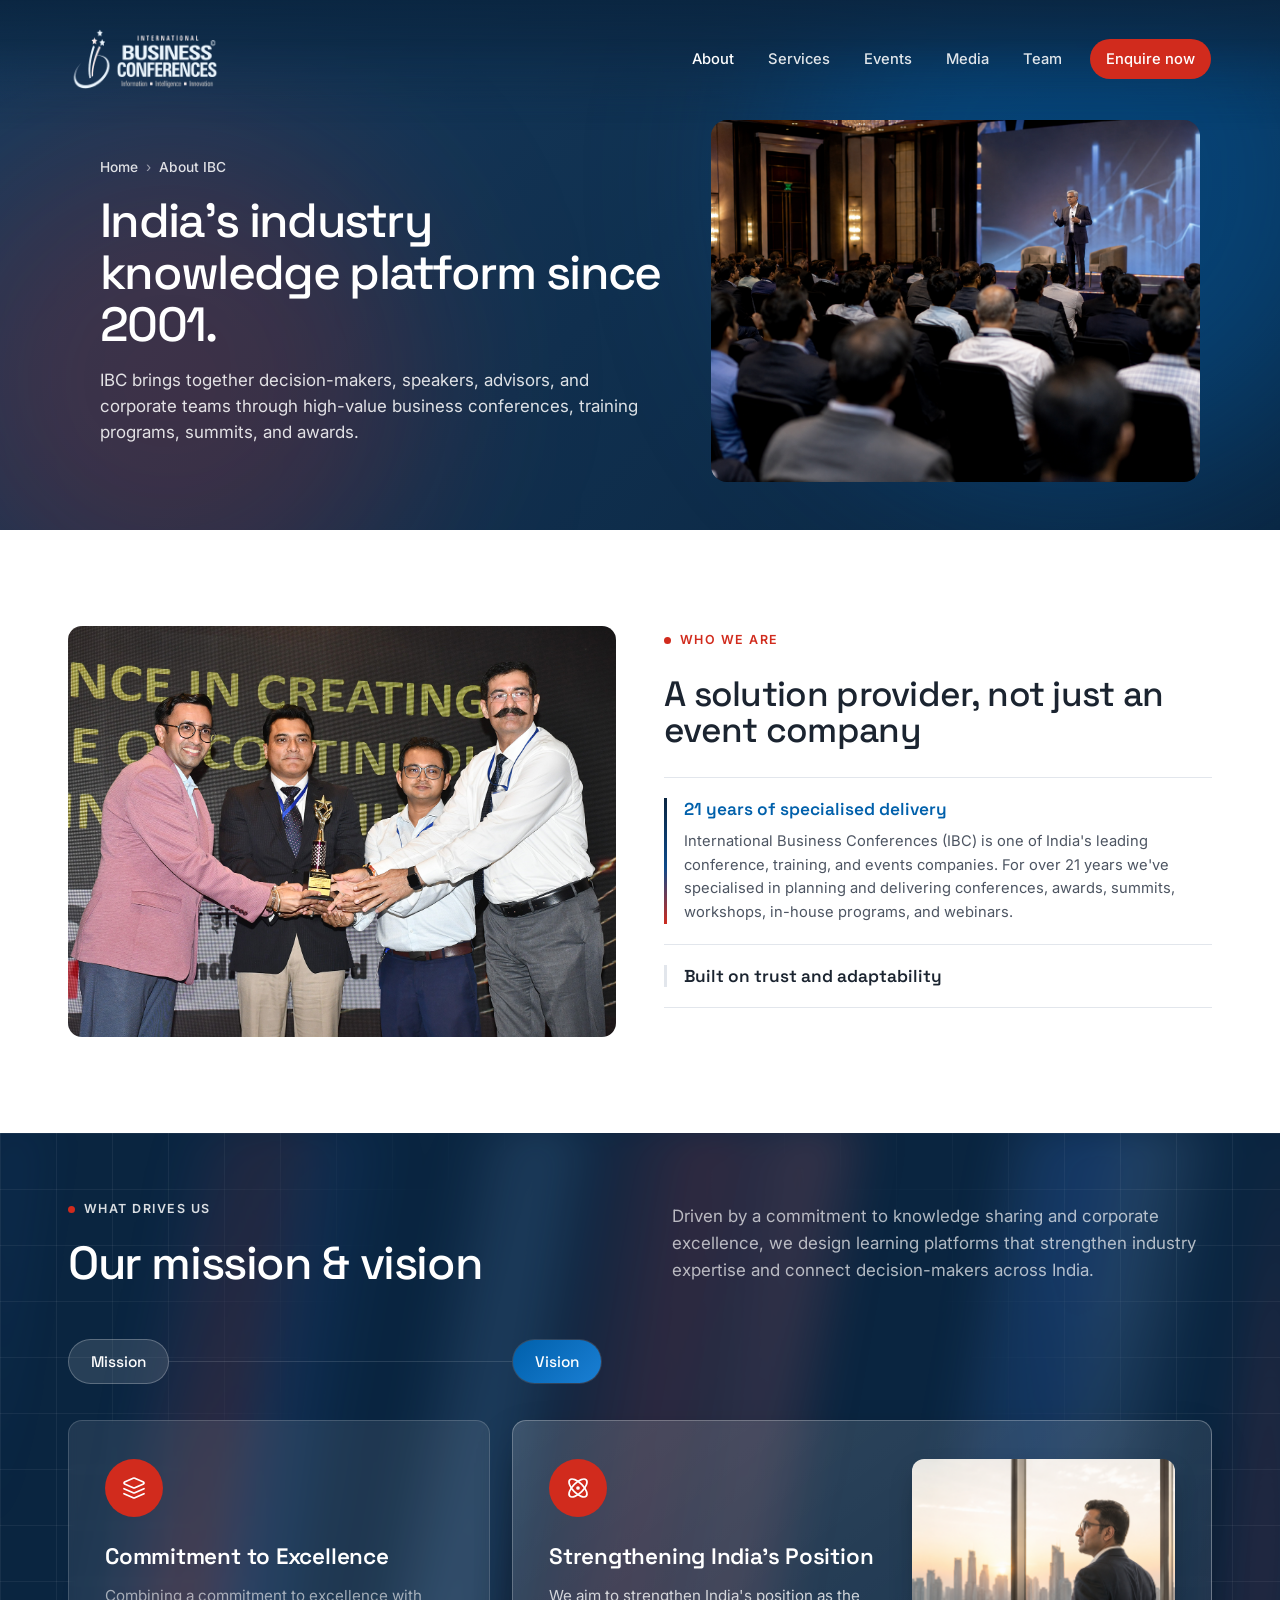
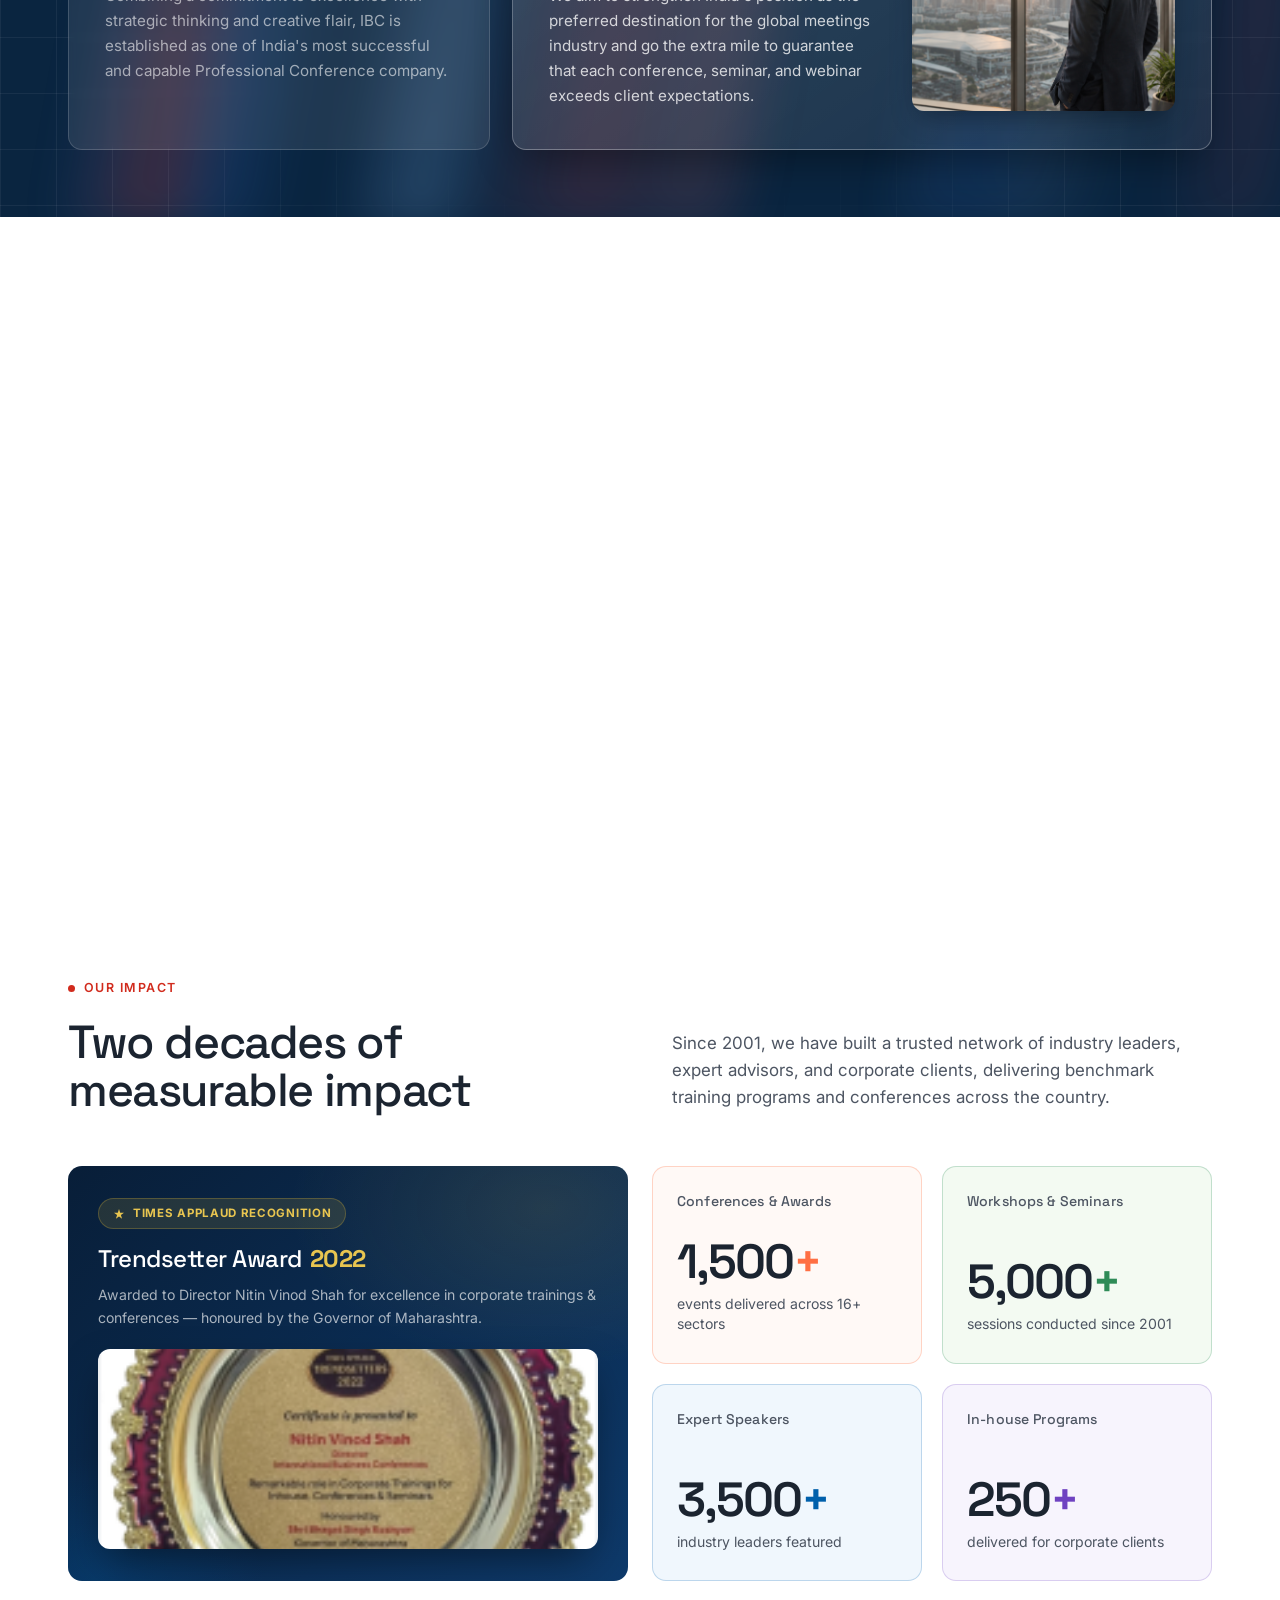
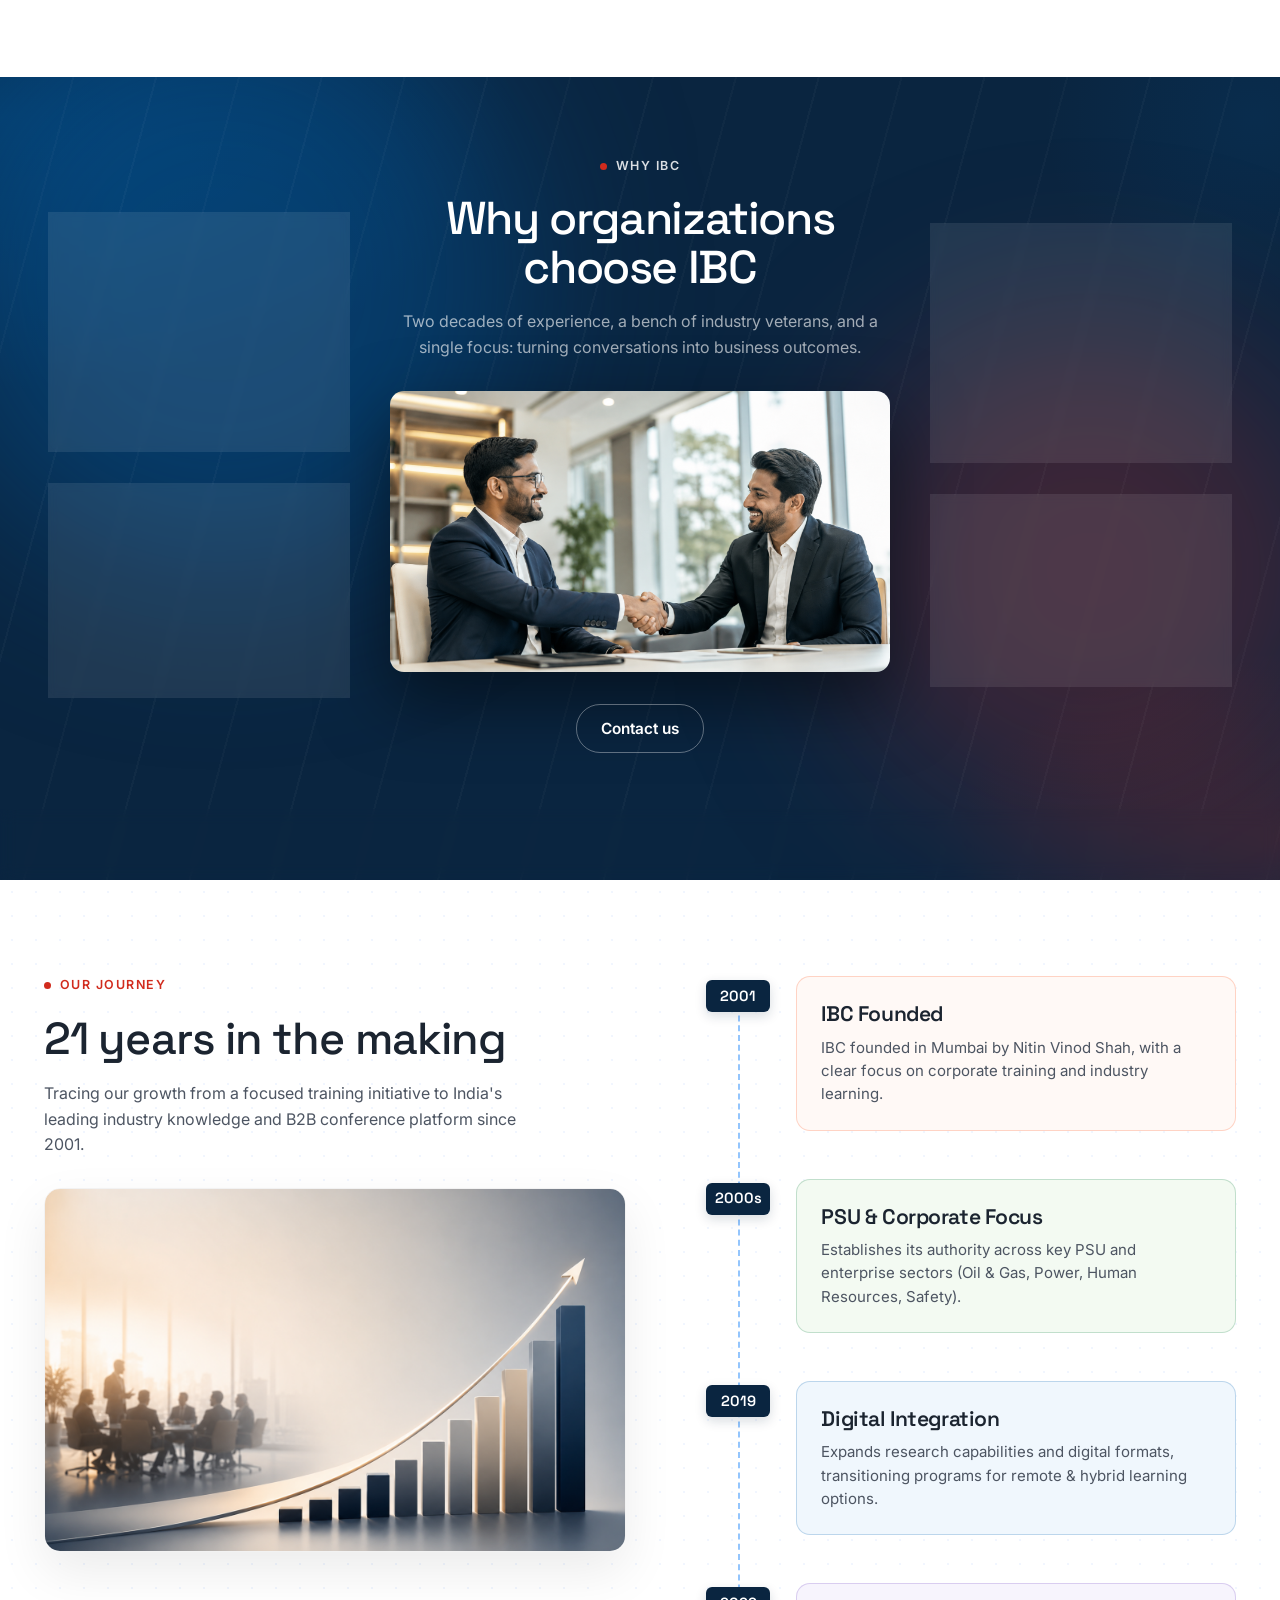
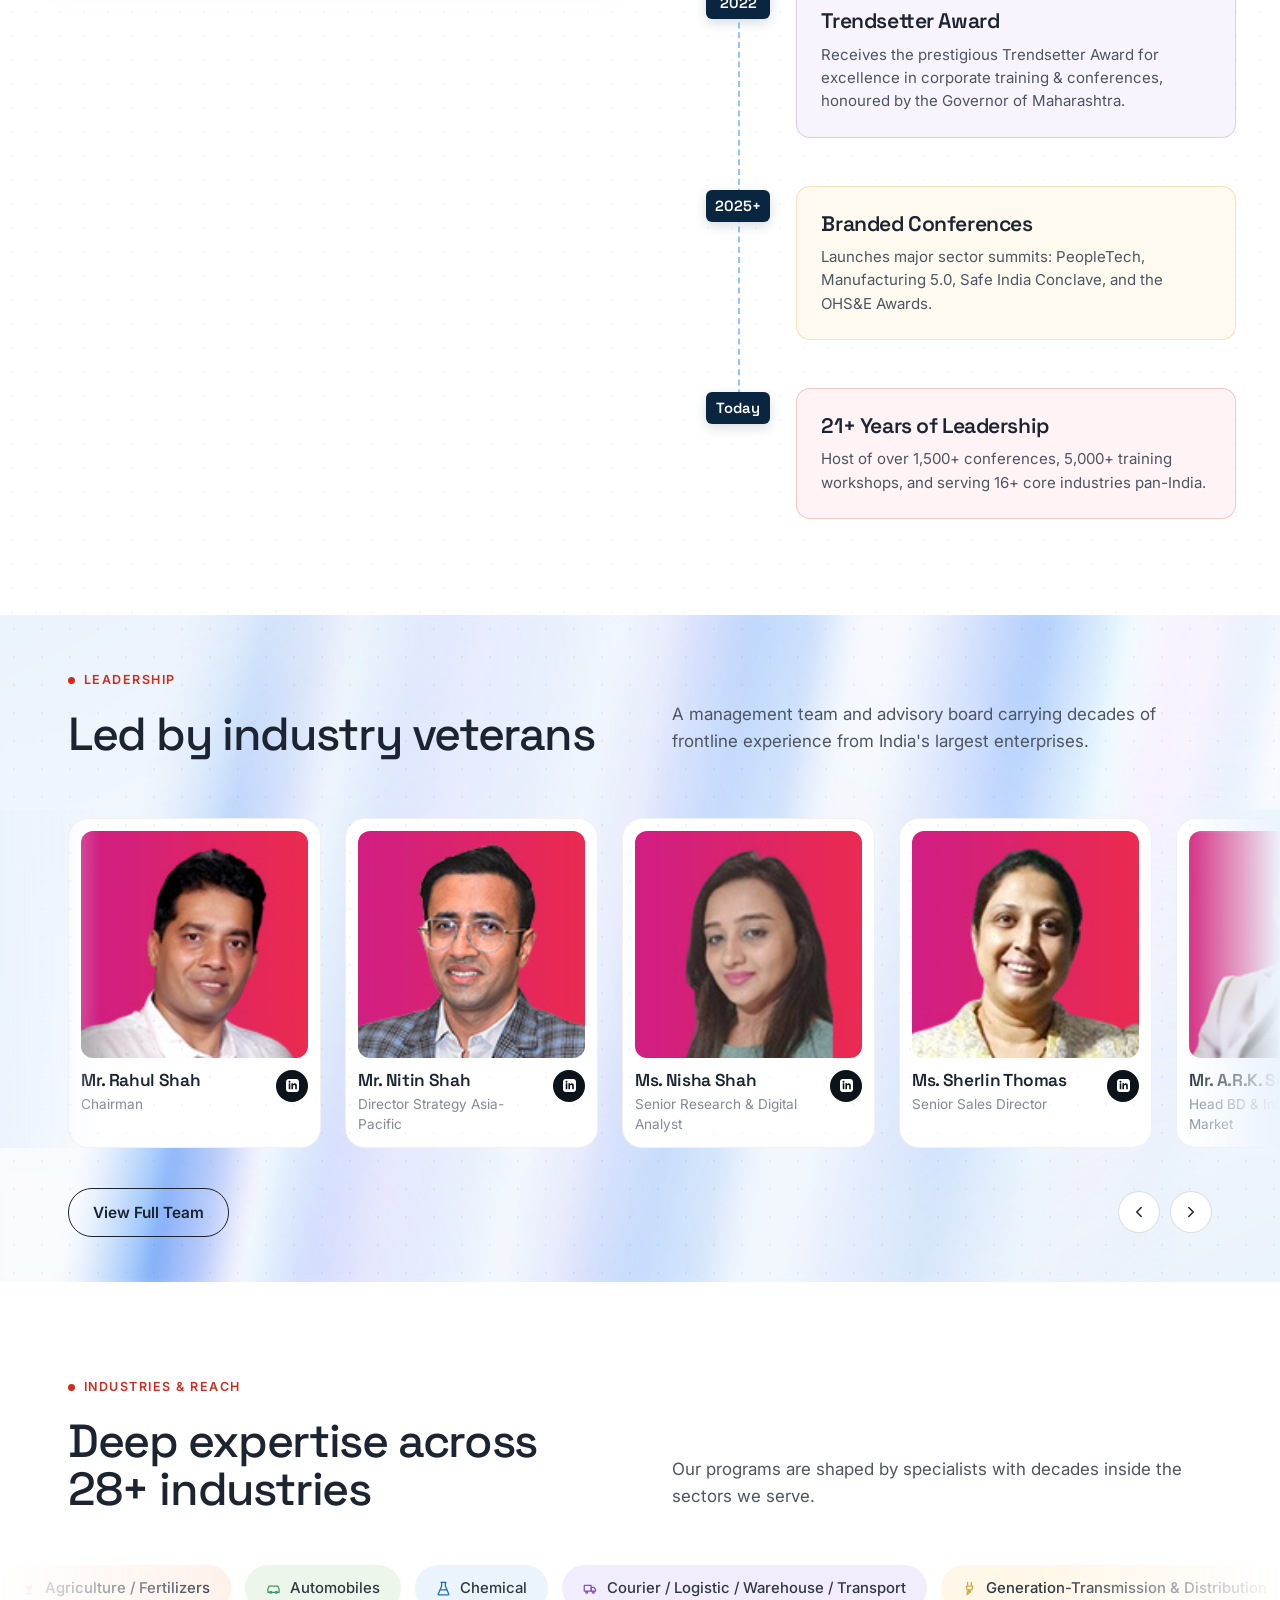
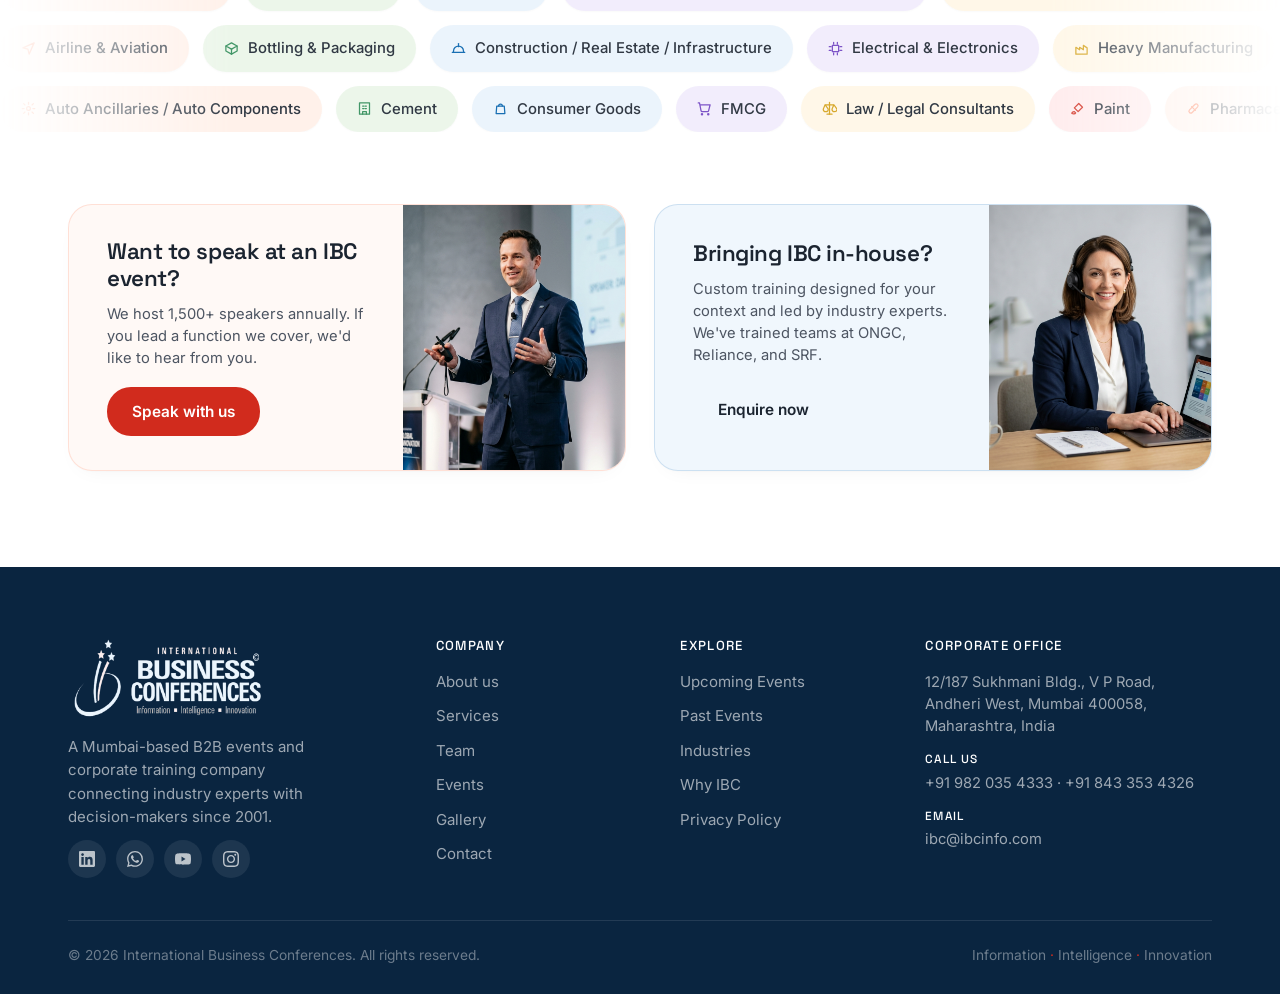
==== about2.html @ 212c93f9 "Initial commit: IBC website redesign baseline Home (ibc-home-v2.html), About (about2.html), and Serv" ====
<!DOCTYPE html>
<html lang="en">
<head>
<meta charset="UTF-8">
<meta name="viewport" content="width=device-width, initial-scale=1.0">
<title>About — International Business Conferences</title>
<link rel="preconnect" href="https://fonts.googleapis.com">
<link rel="preconnect" href="https://fonts.gstatic.com" crossorigin>
<link href="https://fonts.googleapis.com/css2?family=Space+Grotesk:wght@400;500;600;700&family=Inter:wght@400;500;600&display=swap" rel="stylesheet">
<link rel="stylesheet" href="components/hero.css">
<link rel="stylesheet" href="components/cta-duo.css">
<style>
  :root{
    --red:#D12B1D; --red-dark:#A8190D;
    --blue:#0060AB; --navy:#0A2540; --navy-2:#0E2E4F;
    --carbon:#1B2430; --graphite:#4D5562; --slate:#828A96;
    --fog:#FFF3F5; --mist:#FFFFFF; --chalk:#E6E9EE; --paper:#FFFFFF; --line:#E2E6EC;
    --maxw:1200px; --r-card:14px; --r-pill:200px; --r-btn:24px;
    --shadow:0 1px 3px rgba(20,30,45,.05), 0 8px 24px -16px rgba(20,30,45,.18);
  }
  *{box-sizing:border-box;margin:0;padding:0}
  html{scroll-behavior:smooth}
  body{font-family:'Inter',system-ui,sans-serif;color:var(--graphite);background:var(--mist);line-height:1.5;-webkit-font-smoothing:antialiased;font-size:16px}
  img{max-width:100%;display:block}
  a{color:inherit;text-decoration:none}
  .wrap{max-width:var(--maxw);margin:0 auto;padding:0 28px}
  h1,h2,h3,h4{font-family:'Space Grotesk',sans-serif;color:var(--carbon);font-weight:500;letter-spacing:-.02em;line-height:1.04}
  .eyebrow{display:inline-flex;align-items:center;gap:9px;font-family:'Inter';font-size:.78rem;font-weight:600;letter-spacing:.12em;text-transform:uppercase;color:var(--red);margin-bottom:20px}
  .eyebrow::before{content:"";width:7px;height:7px;border-radius:50%;background:var(--red)}
  .eyebrow.on-dark{color:#fff}
  .section{padding:96px 0}
  .section-head{display:grid;grid-template-columns:1fr 1fr;column-gap:64px;max-width:none;margin-bottom:52px;align-items:end}
  .section-head .eyebrow{grid-column:1;grid-row:1}
  .section-head h2{grid-column:1;grid-row:2;font-size:clamp(2rem,4vw,2.9rem);letter-spacing:-.03em;margin-bottom:0}
  .section-head p{grid-column:2;grid-row:1/3;align-self:end;color:var(--graphite);font-size:1.06rem;line-height:1.6;padding-bottom:3px}
  .section-head-center{display:block;text-align:center;max-width:none}
  .btn{display:inline-flex;align-items:center;gap:9px;font-family:'Inter';font-size:.96rem;font-weight:600;padding:12px 24px;border-radius:var(--r-btn);cursor:pointer;border:1.5px solid transparent;outline:none;transition:transform .18s,background .18s,color .18s,border-color .18s,box-shadow .2s;position:relative;overflow:hidden;flex-shrink:0;white-space:nowrap}
  .btn:focus-visible{box-shadow:0 0 0 3px rgba(0,96,171,.4)}
  .btn::before{content:"";position:absolute;top:0;left:-80%;width:55%;height:100%;z-index:2;background:linear-gradient(90deg,transparent,rgba(255,255,255,.28),transparent);transform:skewX(-18deg);transition:left .55s ease;pointer-events:none}
  .btn:hover::before{left:130%}
  .btn>span,.btn svg{position:relative;z-index:1}
  .btn svg{width:16px;height:16px}
  .btn-primary{background:var(--carbon);color:#fff}
  .btn-primary:hover{background:var(--red);color:#fff;border-color:transparent;transform:translateY(-2px);box-shadow:0 6px 22px -4px rgba(209,43,29,.4)}
  .btn-outline{background:transparent;color:var(--carbon);border-color:var(--carbon)}
  .btn-outline:hover{background:var(--red);border-color:var(--red);color:#fff}
  .btn-red{background:var(--red);color:#fff}
  .btn-red:hover{background:var(--red-dark);transform:translateY(-2px);box-shadow:0 6px 22px -4px rgba(209,43,29,.45)}
  .btn-ghost{background:transparent;color:#fff;border-color:rgba(255,255,255,.45)}
  .btn-ghost:hover{background:rgba(255,255,255,.12);border-color:#fff}
  .center-cta{text-align:center;margin-top:48px}

  .topbar{position:fixed;top:0;left:0;right:0;z-index:60;padding:16px 0 0;transition:padding .35s ease}
  .topbar.scrolled{padding:14px 0 0}
  .bar-shell{max-width:1200px;margin:0 auto;padding:0 28px;border-radius:20px;border:1px solid transparent;background:transparent;transition:background .35s ease,border-color .35s ease,box-shadow .35s ease,max-width .35s ease}
  .topbar.scrolled .bar-shell{max-width:1080px;background:var(--paper);border-color:var(--line);box-shadow:0 4px 20px -6px rgba(20,30,45,.14)}
  .bar{display:flex;align-items:center;justify-content:space-between;gap:20px;height:84px;transition:height .35s ease}
  .topbar.scrolled .bar{height:78px}
  .logo{display:flex;align-items:center}
  .logo img{height:60px;width:auto;display:block;transition:height .35s ease}
  .topbar.scrolled .logo img{height:48px}
  .logo .logo-white{display:block}
  .logo .logo-color{display:none}
  .topbar.scrolled .logo .logo-white{display:none}
  .topbar.scrolled .logo .logo-color{display:block}
  .navlinks{display:flex;align-items:center;gap:2px}
  .navlinks a{font-size:.92rem;font-weight:500;color:rgba(255,255,255,.88);padding:9px 16px;border-radius:var(--r-pill);transition:background .16s,color .35s}
  .navlinks a:hover{background:rgba(255,255,255,.12);color:#fff}
  .navlinks a.active{color:#fff}
  .topbar.scrolled .navlinks a{color:var(--carbon)}
  .topbar.scrolled .navlinks a:hover{background:rgba(10,30,50,.07);color:var(--carbon)}
  .topbar.scrolled .navlinks a.active{color:var(--red)}
  .navlinks a.btn-cta{position:relative;overflow:hidden;background:var(--red);color:#fff;margin-left:10px}
  .navlinks a.btn-cta:hover{background:var(--red-dark)}
  .topbar.scrolled .navlinks a.btn-cta{color:#fff}
  .topbar.scrolled .navlinks a.btn-cta:hover{background:var(--red-dark);color:#fff}
  .navlinks a.btn-cta::before{content:"";position:absolute;top:0;left:-80%;width:55%;height:100%;background:linear-gradient(90deg,transparent,rgba(255,255,255,.28),transparent);transform:skewX(-18deg);transition:left .55s ease;pointer-events:none}
  .navlinks a.btn-cta:hover::before{left:130%}
  .menu-btn{display:none;background:transparent;border:1px solid rgba(255,255,255,.3);border-radius:50%;width:44px;height:44px;cursor:pointer;flex-direction:column;gap:5px;align-items:center;justify-content:center;flex-shrink:0;z-index:61;position:relative;transition:background .35s,border-color .35s}
  .menu-btn span{width:18px;height:2px;background:#fff;border-radius:2px;transition:transform .25s ease,opacity .25s ease,background .35s ease}
  .topbar.scrolled .menu-btn{background:var(--paper);border-color:var(--line)}
  .topbar.scrolled .menu-btn span{background:var(--carbon)}
  .menu-btn.active span:nth-child(1){transform:translateY(3.5px) rotate(45deg)}
  .menu-btn.active span:nth-child(2){opacity:0}
  .menu-btn.active span:nth-child(3){transform:translateY(-3.5px) rotate(-45deg)}
  .mobile-drawer{display:none;position:fixed;inset:0;z-index:59;background:rgba(255,255,255,.97);backdrop-filter:blur(12px);flex-direction:column;justify-content:space-between;padding:108px 28px 40px;opacity:0;transform:scale(.96);transition:opacity .25s ease,transform .25s ease}
  .mobile-drawer.open{display:flex}
  .mobile-drawer.show{opacity:1;transform:scale(1)}
  .mobile-links{display:flex;flex-direction:column}
  .mobile-links a{font-size:1.15rem;font-weight:500;color:var(--carbon);padding:16px 4px;border-bottom:1px solid var(--line)}
  .mobile-drawer .btn{width:100%;justify-content:center}

  /* Hero banner styles live in components/hero.css (shared across subpages).
     Note: .ph-note kept here as it isn't part of the shared hero. */
  .hero-card .ph-note{position:absolute;top:16px;right:20px;z-index:3;font-size:.62rem;letter-spacing:.1em;text-transform:uppercase;color:rgba(255,255,255,.4);border:1px dashed rgba(255,255,255,.25);padding:5px 11px;border-radius:20px}

  /* 2. WHO WE ARE */
  .who-grid{display:grid;grid-template-columns:1fr 1fr;gap:48px;align-items:start}
  .who-visual{width:100%;aspect-ratio:4/3;border-radius:var(--r-card);overflow:hidden}
  .who-visual img{width:100%;height:100%;object-fit:cover;display:block;transition:opacity .3s ease}
  .who-content{display:flex;flex-direction:column}
  .who-head h2{font-size:clamp(1.7rem,3vw,2.2rem);margin-top:6px}
  .who-accordion{margin-top:28px;border-top:1px solid var(--line)}
  .who-item{position:relative;border-bottom:1px solid var(--line);padding:20px 0 20px 20px}
  .who-bar{position:absolute;left:0;top:20px;bottom:20px;width:3px;background:var(--line);overflow:hidden}
  .who-bar-fill{position:absolute;left:0;top:0;width:100%;height:0%;background:linear-gradient(145deg,var(--navy) 0%,#0d4a8a 55%,var(--red) 100%)}
  .who-item.open .who-bar-fill{animation:who-fill 3.5s linear forwards}
  @keyframes who-fill{from{height:0%}to{height:100%}}
  .who-trigger{display:block;width:100%;background:none;border:none;text-align:left;cursor:pointer;padding:0;font-family:'Space Grotesk';font-size:1.08rem;font-weight:600;color:var(--carbon);transition:color .2s}
  .who-item.open .who-trigger{color:var(--blue)}
  .who-panel{max-height:0;overflow:hidden;transition:max-height .3s ease}
  .who-item.open .who-panel{max-height:240px}
  .who-panel p{font-size:.92rem;color:var(--graphite);line-height:1.6;margin-top:10px}
  @media(max-width:780px){.who-grid{grid-template-columns:1fr;gap:28px}}

  /* --- START: BEAMS BACKGROUND EXPERIMENT --- */
  .mv-aurora-container {
    position: absolute;
    inset: 0;
    overflow: hidden;
    z-index: 0;
    pointer-events: none;
  }
  .mv-aurora {
    --blue-glow: #3b82f6;
    --light-blue-glow: #93c5fd;
    --red-glow: #ef4444;
    --light-red-glow: #f87171;
    --aurora: repeating-linear-gradient(100deg, 
      var(--blue-glow) 0%, var(--blue-glow) 0.5%, 
      transparent 3.0%, transparent 7.0%, 
      var(--red-glow) 10.0%, var(--red-glow) 10.5%, 
      transparent 13.0%, transparent 17.0%,
      var(--light-blue-glow) 20.0%, var(--light-blue-glow) 20.5%,
      transparent 23.0%, transparent 27.0%,
      var(--light-red-glow) 30.0%, var(--light-red-glow) 30.5%,
      transparent 33.0%, transparent 37.0%,
      var(--blue-glow) 40%
    );
    
    position: absolute;
    inset: -10px;
    background-image: var(--aurora);
    background-size: 300% 200%;
    background-position: 50% 50%, 50% 50%;
    filter: blur(20px);
    opacity: 0.2;
    will-change: transform;
    mask-image: radial-gradient(ellipse at 100% 0%, black 20%, transparent 80%), radial-gradient(ellipse at 0% 100%, black 20%, transparent 80%);
    -webkit-mask-image: radial-gradient(ellipse at 100% 0%, black 20%, transparent 80%), radial-gradient(ellipse at 0% 100%, black 20%, transparent 80%);
  }
  .mv-aurora::after {
    content: "";
    position: absolute;
    inset: 0;
    background-image: var(--aurora);
    background-size: 200% 100%;
    animation: aurora-anim 75s linear infinite;
    background-attachment: fixed;
  }
  .mv-grid-pattern {
    position: absolute;
    inset: 0;
    z-index: 1;
    pointer-events: none;
    background-image: 
      linear-gradient(rgba(255, 255, 255, 0.06) 1px, transparent 1px),
      linear-gradient(90deg, rgba(255, 255, 255, 0.06) 1px, transparent 1px);
    background-size: 56px 56px;
    mask-image: radial-gradient(circle at 50% 50%, transparent 45%, black 80%);
    -webkit-mask-image: radial-gradient(circle at 50% 50%, transparent 45%, black 80%);
  }
  /* --- END: BEAMS BACKGROUND EXPERIMENT --- */

  /* 3. MISSION / VISION — bg copied from home .why section */
  .mv-pin{position:relative;height:150vh}
  /* --- START: BEAMS BACKGROUND EXPERIMENT --- */
  .mv{background:var(--navy);position:sticky;top:12vh;height:76vh;overflow:hidden;display:flex;align-items:center}
  /* Disabled old background gradient, blobs, and grid pattern */
  .mv::before, .mv::after { display: none !important; }
  .events-blob-b, .events-blob-r { display: none !important; }
  /* --- END: BEAMS BACKGROUND EXPERIMENT --- */
  .mv .wrap{position:relative;z-index:1}
  .mv .section-head h2{color:#fff}
  .mv .section-head p{color:rgba(255,255,255,.68)}
  .mv .eyebrow{color:rgba(255,255,255,.85)}
  .mv .eyebrow::before{background:var(--red)}
  .mv-tabs{display:flex;gap:22px;margin-bottom:36px;position:relative;align-items:center}
  .mv-line{position:absolute;top:50%;left:0;width:0;height:1px;background:rgba(255,255,255,.12);z-index:0}
  .mv-tab{flex:1 1 0%;display:flex;transition:flex 0.8s cubic-bezier(0.16, 1, 0.3, 1);position:relative;z-index:1;cursor:pointer}
  .mv-tab.active{flex:1.8 1 0%}
  .mv-pill{position:relative;z-index:1;display:inline-block;font-family:'Space Grotesk';font-weight:500;font-size:.96rem;padding:10px 22px;border-radius:var(--r-pill);background:rgba(255,255,255,0.12);color:#ffffff;transition:background 0.6s cubic-bezier(0.16, 1, 0.3, 1),color 0.6s cubic-bezier(0.16, 1, 0.3, 1),border-color 0.6s cubic-bezier(0.16, 1, 0.3, 1);border:1px solid rgba(255,255,255,.24);overflow:hidden}
  .mv-pill::before{content:"";position:absolute;inset:0;z-index:-1;background:linear-gradient(135deg,var(--blue),#1a7fd4);opacity:0;transition:opacity 0.6s cubic-bezier(0.16, 1, 0.3, 1)}
  .mv-tab:hover .mv-pill{background:rgba(255,255,255,0.22);color:#fff;border-color:rgba(255,255,255,0.4)}
  .mv-tab.active .mv-pill{color:#fff;border-color:transparent}
  .mv-tab.active .mv-pill::before{opacity:1}
  .mv-grid{display:flex;gap:22px;width:100%}
  /* cards — pillar-style glass with mouse-tracking spotlight */
  .mv-card{background:rgba(255,255,255,.09);border:1px solid rgba(255,255,255,.16);border-radius:var(--r-card);padding:38px 36px;position:relative;overflow:hidden;height:330px;backdrop-filter:blur(4px);display:flex;flex-direction:row;align-items:flex-start;justify-content:space-between;flex:1 1 0%;min-width:0;transition:flex 0.8s cubic-bezier(0.16, 1, 0.3, 1),background 0.8s cubic-bezier(0.16, 1, 0.3, 1),border-color 0.8s cubic-bezier(0.16, 1, 0.3, 1),box-shadow 0.8s cubic-bezier(0.16, 1, 0.3, 1),transform .12s ease;transform-style:preserve-3d;will-change:flex,background,border-color,box-shadow,transform;cursor:default}
  .mv-card::before{content:"";position:absolute;inset:0;opacity:0;transition:opacity .25s;background:radial-gradient(420px circle at var(--x,50%) var(--y,50%),rgba(255,255,255,.06),transparent 65%);pointer-events:none;border-radius:inherit;z-index:0}
  .mv-card::after{content:"";position:absolute;inset:0;opacity:0;transition:opacity .25s;background:radial-gradient(180px circle at var(--x,50%) var(--y,50%),rgba(255,255,255,.09),transparent 70%);pointer-events:none;border-radius:inherit;z-index:0}
  .mv-card:hover::before,.mv-card:hover::after{opacity:1}
  .mv-card.active{flex:1.8 1 0%;background:linear-gradient(145deg,rgba(255,255,255,.16) 0%,rgba(255,255,255,.06) 100%);border-color:rgba(255,255,255,.28);box-shadow:0 18px 44px -10px rgba(0,0,0,.4)}
  .mv-card-body{flex:1;display:flex;flex-direction:column;align-items:flex-start;min-width:0;position:relative;z-index:1}
  .mv-icon{width:58px;height:58px;border-radius:50%;background:var(--red);display:flex;align-items:center;justify-content:center;margin-bottom:26px;transition:background .45s;flex-shrink:0}
  .mv-card.active .mv-icon{background:var(--red)}
  .mv-icon svg{width:24px;height:24px;stroke:#fff;fill:none;stroke-width:1.7;stroke-linecap:round;stroke-linejoin:round}
  .mv-card h3{font-size:1.4rem;font-weight:600;margin-bottom:12px;color:#fff;line-height:1.25;letter-spacing:-.01em;transition:color .45s}
  .mv-card.active h3{color:#fff}
  .mv-card p{font-size:.95rem;color:rgba(255,255,255,.58);line-height:1.65;transition:color .45s}
  .mv-card.active p{color:rgba(255,255,255,.78)}
  .mv-photo{width:0;margin-left:0;opacity:0;transform:scale(.95) translateX(15px);transition:width 0.8s cubic-bezier(0.16, 1, 0.3, 1),margin-left 0.8s cubic-bezier(0.16, 1, 0.3, 1),opacity 0.6s cubic-bezier(0.16, 1, 0.3, 1),transform 0.8s cubic-bezier(0.16, 1, 0.3, 1);flex-shrink:0;height:100%;border-radius:12px;overflow:hidden;box-shadow:0 12px 28px -8px rgba(0,0,0,.4);position:relative;z-index:1;will-change:width,margin-left,opacity,transform}
  .mv-card.active .mv-photo{width:42%;margin-left:32px;opacity:1;transform:scale(1) translateX(0)}
  .mv-photo img{width:100%;height:100%;object-fit:cover;display:block;transform:scale(1.15);transform-origin:center}
  @media(max-width:780px){
    .mv-pin{height:auto}
    .mv{position:relative;height:auto;padding:64px 0}
    .mv-tabs{gap:16px}
    .mv-grid{flex-direction:column;gap:20px}
    .mv-card{flex:none !important;width:100%;flex-direction:column;align-items:stretch;padding:34px 28px;height:auto}
    .mv-photo{width:100% !important;height:0;margin-left:0 !important;margin-top:0;transform:scale(.95) translateY(10px)}
    .mv-card.active .mv-photo{height:180px;margin-top:20px;transform:scale(1) translateY(0)}
    .section-head{display:block;max-width:none}
    .section-head h2{margin-bottom:12px}
    .section-head p{max-width:none}
  }
  @media(prefers-reduced-motion:reduce){
    .mv-card,.mv-photo,.mv-tab,.mv-card::before{transition:none !important;animation:none !important}
  }

  .impact-grid{display:grid;grid-template-columns:1fr 1fr;gap:24px;align-items:stretch}
  .stat-grid{display:grid;grid-template-columns:1fr 1fr;gap:20px}
  .stat{background:var(--fog);border:1px solid rgba(20,30,45,.16);border-radius:var(--r-card);padding:24px 24px 28px;min-height:190px;display:flex;flex-direction:column;justify-content:space-between;position:relative;overflow:hidden;cursor:default}
  .stat>*{position:relative;z-index:1}
  .stat-lbl{font-size:.85rem;font-weight:500;color:var(--slate);font-family:'Space Grotesk';letter-spacing:.01em}
  .stat b{font-family:'Space Grotesk';font-size:clamp(2.2rem,4vw,3rem);font-weight:600;color:var(--carbon);letter-spacing:-.04em;display:block;line-height:1;margin-bottom:8px}
  .stat b i{font-style:normal;color:var(--red)}
  .stat span{font-size:.88rem;color:var(--graphite);display:block;line-height:1.45}
  .stat{transition:box-shadow .3s}
  /* Spotlight border glow — shows only in border region via mask */
  .stat::before,.stat::after{content:"";position:absolute;inset:0;border-radius:inherit;pointer-events:none;opacity:0;transition:opacity .3s;background-attachment:fixed}
  .stat::before{border:1px solid transparent;background-image:radial-gradient(160px 160px at calc(var(--x,-9999)*1px) calc(var(--y,-9999)*1px),var(--glow,rgba(10,37,64,.55)),transparent);-webkit-mask:linear-gradient(#fff 0 0) padding-box,linear-gradient(#fff 0 0);-webkit-mask-composite:destination-out;mask:linear-gradient(#fff 0 0) padding-box,linear-gradient(#fff 0 0);mask-composite:exclude;z-index:2}
  .stat::after{background-image:radial-gradient(280px 280px at calc(var(--x,-9999)*1px) calc(var(--y,-9999)*1px),var(--glow-i,rgba(10,37,64,.05)),transparent);z-index:0}
  .stat:hover::before,.stat:hover::after{opacity:1}

  /* Stats color themes (syncing with What We Do section) */
  .stat:nth-child(6n+1) { background: #FFF9F6; border-color: rgba(255, 111, 67, 0.28); --glow:rgba(255,111,67,.7);--glow-i:rgba(255,111,67,.07) }
  .stat:nth-child(6n+1) b i { color: #FF6F43; }

  .stat:nth-child(6n+2) { background: #F3FAF2; border-color: rgba(46, 139, 87, 0.25); --glow:rgba(46,139,87,.65);--glow-i:rgba(46,139,87,.06) }
  .stat:nth-child(6n+2) b i { color: #2E8B57; }

  .stat:nth-child(6n+3) { background: #F0F7FD; border-color: rgba(0, 96, 171, 0.22); --glow:rgba(0,96,171,.65);--glow-i:rgba(0,96,171,.06) }
  .stat:nth-child(6n+3) b i { color: #0060AB; }

  .stat:nth-child(6n+4) { background: #F7F4FD; border-color: rgba(111, 66, 193, 0.22); --glow:rgba(111,66,193,.65);--glow-i:rgba(111,66,193,.06) }
  .stat:nth-child(6n+4) b i { color: #6F42C1; }
  
  .stat:nth-child(6n+5) { background: #FFFAF0; border-color: rgba(212, 160, 23, 0.25); --glow:rgba(212,160,23,.65);--glow-i:rgba(212,160,23,.06) }
  .stat:nth-child(6n+5) b i { color: #D4A017; }

  .stat:nth-child(6n) { background: #FFF3F5; border-color: rgba(209, 43, 29, 0.22); --glow:rgba(209,43,29,.65);--glow-i:rgba(209,43,29,.06) }
  .stat:nth-child(6n) b i { color: #D12B1D; }
  /* award card — copied from home page */
  .award-card{background:linear-gradient(140deg,#081e38 0%,#0b2d54 55%,#0e3a6b 100%);border-radius:var(--r-card);padding:32px 30px;position:relative;overflow:hidden;display:flex;flex-direction:column}
  .award-card::before{content:"";position:absolute;inset:0;pointer-events:none;
    background:radial-gradient(ellipse 70% 60% at 85% 10%,rgba(212,175,55,.12),transparent 65%),
    radial-gradient(ellipse 50% 50% at 5% 100%,rgba(0,96,171,.25),transparent 60%)}
  .award-card>*{position:relative;z-index:1}
  .award-eyebrow{display:inline-flex;align-items:center;gap:8px;background:rgba(212,175,55,.14);color:#e8c550;border:1px solid rgba(212,175,55,.28);padding:6px 14px;border-radius:var(--r-pill);font-size:.72rem;font-weight:700;letter-spacing:.06em;text-transform:uppercase;margin-bottom:18px;align-self:flex-start}
  .award-eyebrow svg{width:12px;height:12px;fill:#e8c550}
  .award-card h3{color:#fff;font-size:1.5rem;font-weight:500;display:flex;align-items:baseline;gap:8px;flex-wrap:wrap}
  .award-year-inline{font-family:'Space Grotesk';font-weight:700;color:#e8c550}
  .award-desc{color:rgba(255,255,255,.65);font-size:.88rem;line-height:1.6;margin:12px 0 20px}
  .award-photo-wrap{position:relative;width:100%;flex:1;min-height:200px;border-radius:12px;overflow:hidden;margin-top:auto;box-shadow:0 16px 40px -10px rgba(0,0,0,.5)}
  .award-photo{position:absolute;inset:0;width:100%;height:100%;object-fit:cover;opacity:0;transition:opacity .6s ease}
  .award-photo.active{opacity:1}
  @media(max-width:920px){.impact-grid{grid-template-columns:1fr;gap:28px}.stat-grid{grid-template-columns:1fr 1fr}}

  /* 5. WHY CHOOSE IBC — orbital layout */
  .why{background:var(--navy);position:relative;overflow:hidden;padding:0}
  .why::before{content:"";position:absolute;inset:0;z-index:0;pointer-events:none;
    background:
      radial-gradient(ellipse 65% 55% at 0% 5%,rgba(0,96,171,.32),transparent 62%),
      radial-gradient(ellipse 45% 40% at 100% 95%,rgba(209,43,29,.2),transparent 58%),
      radial-gradient(ellipse 30% 45% at 98% 5%,rgba(0,96,171,.12),transparent 55%)}
  @keyframes beams-drift{0%{transform:translateX(0) translateY(0)}100%{transform:translateX(80px) translateY(-40px)}}
  .why::after{content:"";position:absolute;top:-60%;left:-10%;width:120%;height:220%;z-index:0;pointer-events:none;
    animation:beams-drift 5s ease-in-out infinite alternate;
    background:repeating-linear-gradient(105deg,
      transparent 0px,transparent 78px,
      rgba(255,255,255,.028) 78px,rgba(255,255,255,.028) 80px,
      transparent 80px,transparent 158px,
      rgba(255,255,255,.022) 158px,rgba(255,255,255,.022) 160px)}

  /* Animated gradient blobs (same as home page .why) */
  .why-blob-b,.why-blob-r{position:absolute;border-radius:50%;filter:blur(90px);pointer-events:none;z-index:0}
  .why-blob-b{width:600px;height:600px;background:rgba(0,96,171,.4);top:-100px;left:-80px;animation:why-blob-b 3.2s ease-in-out infinite}
  .why-blob-r{width:500px;height:500px;background:rgba(209,43,29,.25);bottom:60px;right:-60px;animation:why-blob-r 3.8s ease-in-out infinite}
  @keyframes why-blob-b{0%,100%{transform:translate(0,0) scale(1)}33%{transform:translate(220px,140px) scale(1.12)}66%{transform:translate(90px,260px) scale(0.9)}}
  @keyframes why-blob-r{0%,100%{transform:translate(0,0) scale(1)}33%{transform:translate(-180px,-120px) scale(1.1)}66%{transform:translate(-80px,-210px) scale(0.93)}}

  /* Arena — simple 3-column layout: cards left | center | cards right */
  .why-arena{
    position:relative;z-index:2;
    max-width:1240px;margin:0 auto;padding:80px 28px 56px;
    display:grid;grid-template-columns:1fr minmax(420px,500px) 1fr;
    gap:40px;align-items:stretch;
  }

  /* Side card columns — cards grouped as a centered pair with a tight gap */
  .why-col{display:flex;flex-direction:column;justify-content:center;gap:32px;padding-bottom:0}

  /* Center content */
  .why-center{text-align:center;display:flex;flex-direction:column;align-items:center}
  .why-center .eyebrow{justify-content:center;color:rgba(255,255,255,.85);margin-bottom:18px}
  .why-center .eyebrow::before{background:var(--red)}
  .why-center h2{color:#fff;font-size:clamp(2rem,3.6vw,3rem);letter-spacing:-.03em;margin-bottom:16px;line-height:1.06}
  .why-center p{color:rgba(255,255,255,.62);font-size:1rem;line-height:1.65;margin-bottom:30px;max-width:480px}
  .why .btn-outline{color:#fff;border-color:rgba(255,255,255,.35);margin-top:32px}
  .why .btn-outline:hover{background:rgba(255,255,255,.12);border-color:#fff;color:#fff}
  .why-focal-img{
    width:100%;border-radius:14px;overflow:hidden;aspect-ratio:16/9;
    box-shadow:0 28px 70px rgba(0,0,0,.5);
  }
  .why-focal-img img{width:100%;height:100%;object-fit:cover;display:block;transition:transform .5s ease}
  .why-focal-img:hover img{transform:scale(1.04)}

  /* Glass cards with mouse-tracking spotlight + 3D tilt (mirrors home page .pillar) */
  .why-card{background:rgba(255,255,255,.09);border:1px solid rgba(255,255,255,.16);border-radius:14px;padding:26px 24px;position:relative;overflow:hidden;backdrop-filter:blur(4px);transition:transform .12s ease,box-shadow .2s ease;transform-style:preserve-3d;cursor:default}
  .why-card::before{content:"";position:absolute;inset:0;opacity:0;transition:opacity .25s;background:radial-gradient(380px circle at var(--x,50%) var(--y,50%),rgba(255,255,255,.06),transparent 65%);pointer-events:none;border-radius:inherit;z-index:0}
  .why-card::after{content:"";position:absolute;inset:0;opacity:0;transition:opacity .25s;background:radial-gradient(160px circle at var(--x,50%) var(--y,50%),rgba(255,255,255,.09),transparent 70%);pointer-events:none;border-radius:inherit;z-index:0}
  .why-card:hover::before,.why-card:hover::after{opacity:1}
  .why-card:hover{box-shadow:0 24px 60px -16px rgba(0,0,0,.55),inset 0 1px 0 rgba(255,255,255,.18)}
  .why-card>*{position:relative;z-index:1}
  .why-card .ic{width:42px;height:42px;border-radius:10px;background:var(--red);display:flex;align-items:center;justify-content:center;margin-bottom:16px;flex-shrink:0}
  .why-card .ic svg{width:20px;height:20px;stroke:#fff;fill:none;stroke-width:2}
  .why-card h3{font-size:1.25rem;font-weight:600;color:#fff;margin-bottom:10px;line-height:1.25;letter-spacing:-.01em}
  .why-card p{font-size:.9rem;color:rgba(255,255,255,.58);line-height:1.55}

  /* Ticker */
  .why-ticker{position:relative;z-index:3;margin-top:0;background:linear-gradient(90deg, rgba(255,255,255,0.03) 0%, rgba(209,43,29,0.1) 25%, rgba(0,96,171,0.12) 50%, rgba(209,43,29,0.1) 75%, rgba(255,255,255,0.03) 100%);background-size:200% 100%;animation:why-ticker-glow 12s linear infinite;backdrop-filter:blur(8px);-webkit-backdrop-filter:blur(8px);border-top:1px solid rgba(255,255,255,.16);border-bottom:1px solid rgba(255,255,255,.16);overflow:hidden}
  .why-ticker-mask{overflow:hidden;mask:linear-gradient(to right,transparent 0%,#000 8%,#000 92%,transparent 100%);-webkit-mask:linear-gradient(to right,transparent 0%,#000 8%,#000 92%,transparent 100%)}
  .why-ticker-track{display:flex;width:max-content;animation:why-tick 32s linear infinite;padding:20px 0}
  .why-ticker-item{display:inline-flex;align-items:center;gap:40px;padding:0 20px;white-space:nowrap}
  .why-ticker-item .tk-label{font-family:'Space Grotesk';font-size:1.22rem;font-weight:500;color:rgba(255,255,255,.85)}
  .why-ticker-item .tk-label b{color:#ffffff;font-weight:600}
  .why-ticker-sep{color:var(--red);font-size:1.15rem;opacity:1;text-shadow:0 0 6px rgba(209,43,29,.85)}
  @keyframes why-tick{from{transform:translateX(0)}to{transform:translateX(-50%)}}
  @keyframes why-ticker-glow{0%{background-position:0% 0%}100%{background-position:-200% 0%}}

  /* Responsive — stack: center on top, cards in a 2-col grid below */
  @media(max-width:900px){
    .why-arena{grid-template-columns:1fr;gap:30px}
    .why-center{order:-1;max-width:560px;margin:0 auto}
    .why-col{flex-direction:row;flex-wrap:wrap}
    .why-col .why-card{flex:1 1 240px}
  }
  @media(max-width:540px){
    .why-center h2{font-size:1.9rem}
    .why-col{flex-direction:column}
  }

  /* 6. LEADERSHIP */
  #team{background:#EBF3FC;position:relative;overflow:hidden}
  #team::before{content:"";position:absolute;inset:0;z-index:1;pointer-events:none;
    background-image:radial-gradient(rgba(0,96,171,.08) 1.5px,transparent 1.5px);
    background-size:28px 28px;opacity:0.8}
  #team .wrap{position:relative;z-index:2}

  /* Aurora Background styles */
  .aurora-container {
    position: absolute;
    inset: 0;
    overflow: hidden;
    z-index: 0;
    pointer-events: none;
  }
  .aurora-element {
    --white: #ffffff;
    --transparent: rgba(255, 255, 255, 0);
    --blue-500: #3b82f6;
    --indigo-300: #a5b4fc;
    --blue-300: #93c5fd;
    --violet-200: #ddd6fe;
    --blue-400: #60a5fa;
    --white-gradient: repeating-linear-gradient(100deg, var(--white) 0%, var(--white) 7%, var(--transparent) 10%, var(--transparent) 12%, var(--white) 16%);
    --aurora: repeating-linear-gradient(100deg, var(--blue-500) 10%, var(--indigo-300) 15%, var(--blue-300) 20%, var(--violet-200) 25%, var(--blue-400) 30%);
    
    position: absolute;
    top: -10px;
    left: -10px;
    right: -10px;
    bottom: -10px;
    background-image: var(--white-gradient), var(--aurora);
    background-size: 300% 200%;
    background-position: 50% 50%, 50% 50%;
    filter: blur(8px) invert(1);
    opacity: 0.70;
    will-change: transform;
    mask-image: radial-gradient(ellipse at 100% 0%, black 10%, transparent 70%), radial-gradient(ellipse at 0% 100%, black 10%, transparent 70%);
    -webkit-mask-image: radial-gradient(ellipse at 100% 0%, black 10%, transparent 70%), radial-gradient(ellipse at 0% 100%, black 10%, transparent 70%);
  }
  .aurora-element::after {
    content: "";
    position: absolute;
    inset: 0;
    background-image: var(--white-gradient), var(--aurora);
    background-size: 200% 100%;
    animation: aurora-anim 32s linear infinite;
    background-attachment: fixed;
    mix-blend-mode: difference;
  }
  @keyframes aurora-anim {
    from {
      background-position: 50% 50%, 50% 50%;
    }
    to {
      background-position: 350% 50%, 350% 50%;
    }
  }
  /* Leadership horizontal scroll */
  .ld-scroll-wrap{position:relative;margin-top:32px}
  .ld-scroll-wrap::before,.ld-scroll-wrap::after{content:"";position:absolute;top:0;bottom:40px;width:100px;z-index:2;pointer-events:none}
  .ld-scroll-wrap::before{left:0;background:linear-gradient(to right,#EBF3FC 0%,transparent 100%)}
  .ld-scroll-wrap::after{right:0;background:linear-gradient(to left,#EBF3FC 0%,transparent 100%)}
  .ld-grid{display:flex;gap:24px;overflow-x:auto;padding:8px 28px 40px;scrollbar-width:none;-webkit-overflow-scrolling:touch;cursor:grab;user-select:none;-webkit-user-select:none}
  .ld-grid.active-drag{cursor:grabbing;scroll-behavior:auto}
  @media (min-width: 1200px) {
    .ld-grid {
      padding-left: calc((100vw - 1200px) / 2 + 28px);
      padding-right: calc((100vw - 1200px) / 2 + 28px);
    }
  }
  .ld-grid::-webkit-scrollbar{display:none}
  .ld{background:#fff;border:1px solid rgba(0,0,0,.06);border-radius:20px;padding:12px;overflow:hidden;transition:transform .22s ease,box-shadow .22s ease;cursor:default;flex:0 0 253px;min-width:0}
  .ld img{pointer-events:none;-webkit-user-drag:none}
  .ld:hover{transform:translateY(-6px);box-shadow:0 18px 40px -15px rgba(20,30,45,.14)}
  .ld-pic-wrap{width:100%;aspect-ratio:1/1;border-radius:12px;overflow:hidden;margin-bottom:12px}
  .ld-pic-wrap img{width:100%;height:100%;object-fit:cover;display:block}
  .ld-info{display:flex;justify-content:space-between;align-items:flex-start;gap:8px}
  .ld-text{display:flex;flex-direction:column;gap:3px;min-width:0}
  .ld h3{font-size:1.08rem;font-weight:600;color:var(--carbon);margin-bottom:0;line-height:1.22;overflow:hidden;text-overflow:ellipsis;display:-webkit-box;-webkit-line-clamp:2;-webkit-box-orient:vertical;white-space:normal}
  .ld span{font-size:.85rem;color:var(--slate);overflow:hidden;text-overflow:ellipsis;display:-webkit-box;-webkit-line-clamp:2;-webkit-box-orient:vertical;white-space:normal}
  .ld-social{display:flex;gap:8px;flex-shrink:0}
  .ld-soc-btn{width:32px;height:32px;border-radius:50%;background:#0c131a;display:flex;align-items:center;justify-content:center;color:#fff;transition:background .18s,transform .18s}
  .ld-soc-btn:hover{background:var(--red);transform:scale(1.08);color:#fff}
  .ld-soc-btn svg{width:13px;height:13px;fill:currentColor}
  /* Leadership footer row */
  .ld-footer{display:flex;align-items:center;justify-content:space-between;padding:0}
  .ld-arrows{display:flex;gap:10px}
  .ld-arrow-btn{width:42px;height:42px;border-radius:50%;border:1.5px solid rgba(20,30,45,.15);background:#fff;display:flex;align-items:center;justify-content:center;cursor:pointer;transition:background .18s,border-color .18s,transform .18s;flex-shrink:0}
  .ld-arrow-btn:hover{background:var(--red);border-color:var(--red)}
  .ld-arrow-btn:hover svg{stroke:#fff}
  .ld-arrow-btn svg{width:18px;height:18px;stroke:var(--carbon);fill:none;stroke-width:2;stroke-linecap:round;stroke-linejoin:round;transition:stroke .18s}

  /* 7. TIMELINE (OUR JOURNEY) */
  .tl {
    background: #ffffff;
    position: relative;
  }
  .tl::before {
    content: "";
    position: absolute;
    inset: 0;
    z-index: 0;
    pointer-events: none;
    background-image: radial-gradient(rgba(59, 130, 246, 0.09) 1.5px, transparent 1.5px);
    background-size: 24px 24px;
    opacity: 0.8;
  }
  .tl .wrap {
    position: relative;
    z-index: 1;
    max-width: 1240px;
    margin: 0 auto;
    padding: 0 24px;
  }
  
  .journey-grid {
    display: grid;
    grid-template-columns: 1.1fr 1fr;
    gap: 80px;
    align-items: start;
  }

  .journey-left {
    position: sticky;
    top: 120px; /* Offset below header */
    display: flex;
    flex-direction: column;
    align-items: flex-start;
  }

  .journey-left h2 {
    font-size: clamp(2rem, 3.5vw, 2.8rem);
    line-height: 1.08;
    margin-bottom: 18px;
  }
  
  .journey-desc {
    color: var(--graphite);
    font-size: 1rem;
    line-height: 1.6;
    margin-bottom: 30px;
    max-width: 480px;
  }

  /* Glowing Chart Image Container */
  .journey-visual {
    width: 100%;
    border-radius: 16px;
    overflow: hidden;
    box-shadow: 0 20px 50px rgba(0, 0, 0, 0.08);
    border: 1px solid rgba(0, 0, 0, 0.05);
    aspect-ratio: 16/10;
  }
  .journey-visual img {
    width: 100%;
    height: 100%;
    object-fit: cover;
    display: block;
  }

  /* Right Side Timeline Axis */
  .journey-right {
    position: relative;
  }
  .journey-item::before {
    content: "";
    position: absolute;
    left: 32px; /* Center of 64px width badge */
    top: 20px; /* Center of current badge */
    bottom: -28px; /* Extends behind next badge */
    width: 2px;
    border-left: 2px dashed #93c5fd;
    z-index: 1;
  }
  .journey-item:last-child::before {
    display: none;
  }

  .journey-item {
    position: relative;
    padding-left: 90px;
    padding-bottom: 48px;
  }
  .journey-item:last-child {
    padding-bottom: 0;
  }

  /* Year Badge Centered on Dotted Line */
  .journey-badge {
    position: absolute;
    left: 0;
    top: 4px;
    width: 64px;
    height: 32px;
    background: var(--navy);
    color: #ffffff;
    font-family: 'Space Grotesk', sans-serif;
    font-weight: 600;
    font-size: 0.92rem;
    display: flex;
    align-items: center;
    justify-content: center;
    border-radius: 6px;
    z-index: 2;
    box-shadow: 0 4px 12px rgba(10, 37, 64, 0.16);
  }

  /* Milestone Card - matching .stat and .ld card styles in the project */
  .journey-card {
    background: #ffffff;
    border: 1px solid rgba(0, 0, 0, 0.06);
    border-radius: var(--r-card); /* 14px, same as Our Impact and testimonials */
    padding: 24px;
    transition: transform .22s ease, border-color .22s ease;
    position: relative;
  }
  .journey-card > * {
    position: relative;
    z-index: 1;
  }
  .journey-card::before, .journey-card::after {
    content: "";
    position: absolute;
    inset: -1px; /* Align exactly to the outer border-box boundary */
    border-radius: inherit;
    pointer-events: none;
    opacity: 0;
    transition: opacity .3s;
  }
  .journey-card::before {
    border: 1px solid transparent;
    background-image: radial-gradient(180px circle at var(--x, -9999px) var(--y, -9999px), var(--glow, rgba(10,37,64,.55)), transparent);
    -webkit-mask: linear-gradient(#fff 0 0) padding-box, linear-gradient(#fff 0 0);
    -webkit-mask-composite: destination-out;
    mask: linear-gradient(#fff 0 0) padding-box, linear-gradient(#fff 0 0);
    mask-composite: exclude;
    z-index: 2;
  }
  .journey-card::after {
    background-image: radial-gradient(280px circle at var(--x, -9999px) var(--y, -9999px), var(--glow-i, rgba(10,37,64,.05)), transparent);
    z-index: 0;
  }
  .journey-card:hover::before, .journey-card:hover::after {
    opacity: 1;
  }
  .journey-card:hover {
    transform: translateY(-6px);
  }

  /* Pastel colors matching home page service stack cards */
  .journey-item:nth-child(6n+1) .journey-card {
    background: #FFF9F6;
    border-color: rgba(255, 111, 67, 0.28);
    --glow: rgba(255, 111, 67, 0.85);
    --glow-i: rgba(255, 111, 67, 0.08);
  }

  .journey-item:nth-child(6n+2) .journey-card {
    background: #F3FAF2;
    border-color: rgba(46, 139, 87, 0.25);
    --glow: rgba(46, 139, 87, 0.85);
    --glow-i: rgba(46, 139, 87, 0.07);
  }

  .journey-item:nth-child(6n+3) .journey-card {
    background: #F0F7FD;
    border-color: rgba(0, 96, 171, 0.22);
    --glow: rgba(0, 96, 171, 0.85);
    --glow-i: rgba(0, 96, 171, 0.07);
  }

  .journey-item:nth-child(6n+4) .journey-card {
    background: #F7F4FD;
    border-color: rgba(111, 66, 193, 0.22);
    --glow: rgba(111, 66, 193, 0.85);
    --glow-i: rgba(111, 66, 193, 0.07);
  }

  .journey-item:nth-child(6n+5) .journey-card {
    background: #FFFAF0;
    border-color: rgba(212, 160, 23, 0.25);
    --glow: rgba(212, 160, 23, 0.85);
    --glow-i: rgba(212, 160, 23, 0.07);
  }

  .journey-item:nth-child(6n) .journey-card {
    background: #FFF3F5;
    border-color: rgba(209, 43, 29, 0.22);
    --glow: rgba(209, 43, 29, 0.85);
    --glow-i: rgba(209, 43, 29, 0.07);
  }

  .journey-card h3 {
    font-size: 1.32rem; /* Increased size by 2.7px from 1.15rem */
    font-weight: 600;
    color: var(--carbon);
    margin-bottom: 8px;
    line-height: 1.25;
  }
  .journey-card p {
    font-size: 0.94rem;
    color: var(--graphite);
    line-height: 1.55;
    margin: 0;
  }

  /* Responsive styling */
  @media (max-width: 960px) {
    .journey-grid {
      grid-template-columns: 1fr;
      gap: 48px;
    }
    .journey-left {
      position: relative;
      top: 0;
      max-width: 640px;
      margin: 0 auto;
    }
    .journey-right {
      max-width: 640px;
      margin: 0 auto;
      width: 100%;
    }
    .journey-left h2 {
      font-size: 2.2rem;
    }
  }

  @media (max-width: 480px) {
    .journey-item {
      padding-left: 0;
    }
    .journey-item::before {
      display: none;
    }
    .journey-badge {
      position: relative;
      left: 0;
      top: 0;
      margin-bottom: 12px;
      display: inline-flex;
    }
    .journey-card {
      padding: 20px;
    }
  }

  /* 8. INDUSTRIES */
  .ind-marquee{display:flex;flex-direction:column;gap:14px;margin-top:24px;overflow:hidden;mask:linear-gradient(90deg,transparent 0%,#000 18%,#000 82%,transparent 100%);-webkit-mask:linear-gradient(90deg,transparent 0%,#000 18%,#000 82%,transparent 100%)}
  .ind-track{display:flex;gap:14px;width:max-content}
  .ind-track.fwd{animation:ind-scroll 60s linear infinite}
  .ind-track.rev{animation:ind-scroll 60s linear infinite reverse}
  @keyframes ind-scroll{0%{transform:translateX(0)}100%{transform:translateX(-50%)}}
  .ind{background:var(--fog);border:none;border-radius:var(--r-pill);padding:12px 21px;font-weight:500;font-size:.93rem;color:var(--carbon);display:inline-flex;align-items:center;gap:9px;white-space:nowrap;opacity:.9;transition:background .18s,color .18s,transform .18s,box-shadow .18s;box-shadow:0 1px 3px rgba(20,30,45,.03)}
  .ind-ic{width:15px;height:15px;flex:none;color:var(--red);transition:color .18s}
  
  /* Themed colors for industry pills (coordinating with services cards) */
  .ind:nth-child(6n+1) { background: #FFF0E8; }
  .ind:nth-child(6n+1) .ind-ic { color: #FF6F43; }
  
  .ind:nth-child(6n+2) { background: #EAF6E8; }
  .ind:nth-child(6n+2) .ind-ic { color: #2E8B57; }
  
  .ind:nth-child(6n+3) { background: #E9F3FC; }
  .ind:nth-child(6n+3) .ind-ic { color: #0060AB; }
  
  .ind:nth-child(6n+4) { background: #F1EBFC; }
  .ind:nth-child(6n+4) .ind-ic { color: #6F42C1; }
  
  .ind:nth-child(6n+5) { background: #FFF7E6; }
  .ind:nth-child(6n+5) .ind-ic { color: #D4A017; }
  
  .ind:nth-child(6n) { background: #FFEAEB; }
  .ind:nth-child(6n) .ind-ic { color: #D12B1D; }
  
  .ind:hover { cursor: default; }

  /* Dual CTA band styles live in components/cta-duo.css (shared across pages) */

  footer{background:var(--navy);border-top:none;padding:72px 0 28px;color:rgba(255,255,255,.6)}
  .f-top{display:grid;grid-template-columns:1.6fr 1fr 1fr 1.4fr;gap:40px;padding-bottom:42px;border-bottom:1px solid rgba(255,255,255,.1)}
  .f-brand .logo img{height:78px}
  .f-brand p{margin-top:18px;font-size:.94rem;max-width:280px;line-height:1.55}
  .f-col h4{font-family:'Space Grotesk';color:#fff;font-size:.82rem;letter-spacing:.1em;text-transform:uppercase;margin-bottom:18px;font-weight:500}
  .f-col a{display:block;font-size:.94rem;margin-bottom:12px;color:rgba(255,255,255,.6)} .f-col a:hover{color:#fff}
  .f-contact div{font-size:.92rem;margin-bottom:13px;line-height:1.5}
  .f-contact b{color:#fff;display:block;font-size:.74rem;letter-spacing:.1em;text-transform:uppercase;margin-bottom:4px;font-family:'Space Grotesk';font-weight:500}
  .f-social{display:flex;gap:10px;margin-top:12px}
  .f-social a{width:38px;height:38px;border-radius:50%;background:rgba(255,255,255,.08);display:flex;align-items:center;justify-content:center}
  .f-social a:hover{background:var(--red)} .f-social a:hover svg{fill:#fff} .f-social svg{width:16px;height:16px;fill:rgba(255,255,255,.7);transition:fill .16s}
  .f-bottom{display:flex;justify-content:space-between;align-items:center;padding-top:24px;font-size:.86rem;color:rgba(255,255,255,.4);flex-wrap:wrap;gap:10px}
  .f-bottom .dots span{color:var(--red)}

  .reveal{opacity:0;transform:translateY(20px);transition:opacity .7s ease,transform .7s ease}
  .reveal.in{opacity:1;transform:none}
  @media (prefers-reduced-motion:reduce){.reveal{opacity:1;transform:none;transition:none}html{scroll-behavior:auto}}

  @media(max-width:920px){
    .mv-grid{grid-template-columns:1fr;gap:28px}
    .stat-grid{grid-template-columns:1fr 1fr}
    .f-top{grid-template-columns:1fr 1fr}
  }
  @media(max-width:640px){
    .navlinks{display:none}.menu-btn{display:flex}
    .section{padding:64px 0}
    .stat-grid,.f-top{grid-template-columns:1fr}
  }
</style>
</head>
<body>

<div class="topbar" id="topbar">
  <div class="bar-shell"><div class="bar">
    <a href="ibc-home-v2.html" class="logo" aria-label="International Business Conferences home"><img class="logo-white" src="assets/ibc-logo-white-2.png" alt="International Business Conferences"><img class="logo-color" src="assets/ibc-logo-2.png" alt="International Business Conferences"></a>
    <nav class="navlinks">
      <a href="about2.html" class="active" aria-current="page">About</a><a href="service.html">Services</a><a href="ibc-home-v2.html#events">Events</a>
      <a href="gallery.html">Media</a><a href="team.html">Team</a><a href="ibc-home-v2.html#contact" class="btn-cta">Enquire now</a>
    </nav>
    <button class="menu-btn" id="menuBtn" aria-label="Menu" aria-expanded="false"><span></span><span></span><span></span></button>
  </div></div>
  <div class="mobile-drawer" id="mobileDrawer">
    <nav class="mobile-links">
      <a href="about2.html" class="active" aria-current="page">About</a><a href="service.html">Services</a><a href="ibc-home-v2.html#events">Events</a>
      <a href="gallery.html">Media</a><a href="team.html">Team</a>
    </nav>
    <a href="ibc-home-v2.html#contact" class="btn btn-red">Enquire now</a>
  </div>
</div>

<!-- 1. BANNER -->
<section class="hero"><div class="hero-card">
  <!-- Moving gradient blobs -->
  <div class="hero-blob-b"></div>
  <div class="hero-blob-r"></div>
  <div class="hero-grid">
    <div class="hero-inner">
      <nav class="hero-crumb"><a href="ibc-home-v2.html">Home</a><span>›</span><span class="current">About IBC</span></nav>
      <h1>India's industry knowledge platform since 2001.</h1>
      <p>IBC brings together decision-makers, speakers, advisors, and corporate teams through high-value business conferences, training programs, summits, and awards.</p>
    </div>
    <div class="hero-visual"><img src="assets/About/about_hero.png" alt="IBC conference in session"></div>
  </div>
</div></section>

<!-- 2. WHO WE ARE -->
<section class="section"><div class="wrap">
  <div class="who-grid">
    <div class="who-visual reveal"><img src="assets/About/who_1.jpg" alt="IBC team at work"></div>
    <div class="who-content reveal">
      <div class="who-head"><span class="eyebrow">Who we are</span>
        <h2>A solution provider, not just an event company</h2></div>
      <div class="who-accordion">
        <div class="who-item open" data-who-item data-image="assets/About/who_1.jpg">
          <span class="who-bar"><span class="who-bar-fill"></span></span>
          <button class="who-trigger">21 years of specialised delivery</button>
          <div class="who-panel"><p>International Business Conferences (IBC) is one of India's leading conference, training, and events companies. For over 21 years we've specialised in planning and delivering conferences, awards, summits, workshops, in-house programs, and webinars.</p></div>
        </div>
        <div class="who-item" data-who-item data-image="assets/About/who_2.jpg">
          <span class="who-bar"><span class="who-bar-fill"></span></span>
          <button class="who-trigger">Built on trust and adaptability</button>
          <div class="who-panel"><p>We see ourselves as a solution provider — giving client organisations the technical expertise and insight they need to grow, stay compliant, and stay competitive, backed by deep industry relationships and an edge in adapting to the latest technology and regulation.</p></div>
        </div>
      </div>
    </div>
  </div>
</div></section>

<!-- 3. MISSION / VISION -->
<div class="mv-pin"><section class="section mv">
  <!-- --- START: BEAMS BACKGROUND EXPERIMENT --- -->
  <div class="mv-aurora-container">
    <div class="mv-aurora"></div>
    <div class="mv-grid-pattern"></div>
  </div>
  <!-- --- END: BEAMS BACKGROUND EXPERIMENT --- -->
  <div class="wrap">
  <div class="section-head reveal"><span class="eyebrow">What drives us</span>
    <h2>Our mission &amp; vision</h2>
    <p>Driven by a commitment to knowledge sharing and corporate excellence, we design learning platforms that strengthen industry expertise and connect decision-makers across India.</p></div>
  <div class="mv-tabs reveal">
    <div class="mv-line"></div>
    <div class="mv-tab active" data-mv="mission"><span class="mv-pill">Mission</span></div>
    <div class="mv-tab" data-mv="vision"><span class="mv-pill">Vision</span></div>
  </div>
  <div class="mv-grid">
    <div class="mv-card active reveal" data-mv="mission">
      <div class="mv-card-body">
        <div class="mv-icon"><svg viewBox="0 0 24 24"><path d="m12.83 2.18a2 2 0 0 0-1.66 0L2.6 6.08a1 1 0 0 0 0 1.83l8.58 3.91a2 2 0 0 0 1.66 0l8.58-3.9a1 1 0 0 0 0-1.83Z"/><path d="m22 17.65-9.17 4.16a2 2 0 0 1-1.66 0L2 17.65"/><path d="m22 12.65-9.17 4.16a2 2 0 0 1-1.66 0L2 12.65"/></svg></div>
        <h3>Commitment to Excellence</h3>
        <p>Combining a commitment to excellence with strategic thinking and creative flair, IBC is established as one of India's most successful and capable Professional Conference company.</p>
      </div>
      <div class="mv-photo"><img src="assets/About/mission.png" alt="IBC mission in action"></div>
    </div>
    <div class="mv-card reveal" data-mv="vision">
      <div class="mv-card-body">
        <div class="mv-icon"><svg viewBox="0 0 24 24"><circle cx="12" cy="12" r="1"/><path d="M20.2 20.2c2.04-2.03.02-7.36-4.5-11.9-4.54-4.52-9.87-6.54-11.9-4.5-2.04 2.03-.02 7.36 4.5 11.9 4.54 4.52 9.87 6.54 11.9 4.5Z"/><path d="M15.7 15.7c4.52-4.54 6.54-9.87 4.5-11.9-2.03-2.04-7.36-.02-11.9 4.5-4.52 4.54-6.54 9.87-4.5 11.9 2.03 2.04 7.36.02 11.9-4.5Z"/></svg></div>
        <h3>Strengthening India's Position</h3>
        <p>We aim to strengthen India's position as the preferred destination for the global meetings industry and go the extra mile to guarantee that each conference, seminar, and webinar exceeds client expectations.</p>
      </div>
      <div class="mv-photo"><img src="assets/About/vision.png" alt="Award ceremony - Nitin Vinod Shah"></div>
    </div>
  </div>
</div></section></div>

<!-- 4. IMPACT / ACHIEVEMENTS -->
<section class="section"><div class="wrap">
  <div class="section-head reveal"><span class="eyebrow">Our impact</span>
    <h2>Two decades of measurable impact</h2>
    <p>Since 2001, we have built a trusted network of industry leaders, expert advisors, and corporate clients, delivering benchmark training programs and conferences across the country.</p></div>
  <div class="impact-grid">
    <div class="award-card reveal">
      <div class="award-eyebrow">
        <svg viewBox="0 0 24 24"><path d="M12 2l2.4 7.4H22l-6.2 4.5 2.4 7.4L12 17l-6.2 4.3 2.4-7.4L2 9.4h7.6z"/></svg>
        Times Applaud Recognition
      </div>
      <h3>Trendsetter Award <span class="award-year-inline">2022</span></h3>
      <p class="award-desc">Awarded to Director Nitin Vinod Shah for excellence in corporate trainings &amp; conferences — honoured by the Governor of Maharashtra.</p>
      <div class="award-photo-wrap">
        <img class="award-photo active" src="assets/award-ceremony.jpg" alt="Award ceremony — Nitin Vinod Shah">
        <img class="award-photo" src="assets/award-medal.jpg" alt="Trendsetter Award 2022 — Certificate">
      </div>
    </div>
    <div class="stat-grid">
      <div class="stat reveal">
        <span class="stat-lbl">Conferences &amp; Awards</span>
        <div><b>1,500<i>+</i></b><span>events delivered across 16+ sectors</span></div>
      </div>
      <div class="stat reveal">
        <span class="stat-lbl">Workshops &amp; Seminars</span>
        <div><b>5,000<i>+</i></b><span>sessions conducted since 2001</span></div>
      </div>
      <div class="stat reveal">
        <span class="stat-lbl">Expert Speakers</span>
        <div><b>3,500<i>+</i></b><span>industry leaders featured</span></div>
      </div>
      <div class="stat reveal">
        <span class="stat-lbl">In-house Programs</span>
        <div><b>250<i>+</i></b><span>delivered for corporate clients</span></div>
      </div>
    </div>
  </div>
</div></section>

<!-- 5. WHY CHOOSE IBC -->
<section class="why">

  <!-- Animated gradient blobs -->
  <div class="why-blob-b"></div>
  <div class="why-blob-r"></div>

  <!-- Simple 3-column arena: cards left | center | cards right -->
  <div class="why-arena">

    <!-- Left cards -->
    <div class="why-col">
      <div class="why-card reveal">
        <div class="ic"><svg viewBox="0 0 24 24"><circle cx="12" cy="8" r="6"/><path d="M15.477 12.89 17 22l-5-3-5 3 1.523-9.11"/></svg></div>
        <h3>21+ years of proven delivery</h3>
        <p>A track record built across 1,500+ conferences and thousands of training sessions.</p>
      </div>
      <div class="why-card reveal">
        <div class="ic"><svg viewBox="0 0 24 24"><circle cx="12" cy="12" r="10"/><circle cx="12" cy="12" r="6"/><circle cx="12" cy="12" r="2"/></svg></div>
        <h3>Built for decision-makers</h3>
        <p>We design every format to connect the right people with the right insight.</p>
      </div>
    </div>

    <!-- Center: eyebrow + heading + subhead + event image -->
    <div class="why-center reveal">
      <span class="eyebrow">Why IBC</span>
      <h2>Why organizations choose IBC</h2>
      <p>Two decades of experience, a bench of industry veterans, and a single focus: turning conversations into business outcomes.</p>
      <div class="why-focal-img">
        <img src="assets/About/whyibc.png" alt="IBC conference in session">
      </div>
      <a href="#contact" class="btn btn-outline"><span>Contact us</span></a>
    </div>

    <!-- Right cards -->
    <div class="why-col">
      <div class="why-card reveal">
        <div class="ic"><svg viewBox="0 0 24 24"><path d="M16 21v-2a4 4 0 0 0-4-4H6a4 4 0 0 0-4 4v2"/><circle cx="9" cy="7" r="4"/><path d="M22 21v-2a4 4 0 0 0-3-3.87"/><path d="M16 3.13a4 4 0 0 1 0 7.75"/></svg></div>
        <h3>An unmatched expert network</h3>
        <p>An advisory bench with 30–50+ years of frontline experience from BPCL, IOCL, NFL and beyond.</p>
      </div>
      <div class="why-card reveal">
        <div class="ic"><svg viewBox="0 0 24 24"><rect width="8" height="4" x="8" y="2" rx="1" ry="1"/><path d="M16 4h2a2 2 0 0 1 2 2v14a2 2 0 0 1-2 2H6a2 2 0 0 1-2-2V6a2 2 0 0 1 2-2h2"/><path d="m9 14 2 2 4-4"/></svg></div>
        <h3>End-to-end ownership</h3>
        <p>From concept to closing remarks, we manage every detail.</p>
      </div>
    </div>

  </div><!-- /why-arena -->

  <!-- Text ticker -->
  <div class="why-ticker">
    <div class="why-ticker-mask">
    <div class="why-ticker-track">
      <div class="why-ticker-item"><span class="tk-label"><b>1,500+</b> Conferences &amp; Awards</span><span class="why-ticker-sep">✦</span></div>
      <div class="why-ticker-item"><span class="tk-label"><b>21 Years</b> of Excellence</span><span class="why-ticker-sep">✦</span></div>
      <div class="why-ticker-item"><span class="tk-label"><b>5,000+</b> Workshops &amp; Seminars</span><span class="why-ticker-sep">✦</span></div>
      <div class="why-ticker-item"><span class="tk-label"><b>3,500+</b> Expert Speakers</span><span class="why-ticker-sep">✦</span></div>
      <div class="why-ticker-item"><span class="tk-label"><b>16</b> Industries Served</span><span class="why-ticker-sep">✦</span></div>
      <div class="why-ticker-item"><span class="tk-label"><b>Trusted</b> Since 2001</span><span class="why-ticker-sep">✦</span></div>
      <div class="why-ticker-item"><span class="tk-label"><b>250+</b> In-house Programs</span><span class="why-ticker-sep">✦</span></div>
      <div class="why-ticker-item"><span class="tk-label"><b>Pan-India</b> Reach</span><span class="why-ticker-sep">✦</span></div>
      <div class="why-ticker-item"><span class="tk-label"><b>1,500+</b> Conferences &amp; Awards</span><span class="why-ticker-sep">✦</span></div>
      <div class="why-ticker-item"><span class="tk-label"><b>21 Years</b> of Excellence</span><span class="why-ticker-sep">✦</span></div>
      <div class="why-ticker-item"><span class="tk-label"><b>5,000+</b> Workshops &amp; Seminars</span><span class="why-ticker-sep">✦</span></div>
      <div class="why-ticker-item"><span class="tk-label"><b>3,500+</b> Expert Speakers</span><span class="why-ticker-sep">✦</span></div>
      <div class="why-ticker-item"><span class="tk-label"><b>16</b> Industries Served</span><span class="why-ticker-sep">✦</span></div>
      <div class="why-ticker-item"><span class="tk-label"><b>Trusted</b> Since 2001</span><span class="why-ticker-sep">✦</span></div>
      <div class="why-ticker-item"><span class="tk-label"><b>250+</b> In-house Programs</span><span class="why-ticker-sep">✦</span></div>
      <div class="why-ticker-item"><span class="tk-label"><b>Pan-India</b> Reach</span><span class="why-ticker-sep">✦</span></div>
    </div>
    </div>
  </div>

</section>

<!-- 6. TIMELINE (OUR JOURNEY) -->
<section class="section tl">
  <div class="wrap">
    <div class="journey-grid">
      
      <!-- Left Sticky Section -->
      <div class="journey-left reveal">
        <span class="eyebrow">Our journey</span>
        <h2>21 years in the making</h2>
        <p class="journey-desc">Tracing our growth from a focused training initiative to India's leading industry knowledge and B2B conference platform since 2001.</p>
        <div class="journey-visual">
          <img src="assets/About/journey.png" alt="IBC Growth Chart Graphics">
        </div>
      </div>
      
      <!-- Right Scrolling Timeline Section -->
      <div class="journey-right">
        
        <div class="journey-item reveal">
          <div class="journey-badge">2001</div>
          <div class="journey-card">
            <h3>IBC Founded</h3>
            <p>IBC founded in Mumbai by Nitin Vinod Shah, with a clear focus on corporate training and industry learning.</p>
          </div>
        </div>
        
        <div class="journey-item reveal">
          <div class="journey-badge">2000s</div>
          <div class="journey-card">
            <h3>PSU &amp; Corporate Focus</h3>
            <p>Establishes its authority across key PSU and enterprise sectors (Oil &amp; Gas, Power, Human Resources, Safety).</p>
          </div>
        </div>
        
        <div class="journey-item reveal">
          <div class="journey-badge">2019</div>
          <div class="journey-card">
            <h3>Digital Integration</h3>
            <p>Expands research capabilities and digital formats, transitioning programs for remote &amp; hybrid learning options.</p>
          </div>
        </div>
        
        <div class="journey-item reveal">
          <div class="journey-badge">2022</div>
          <div class="journey-card">
            <h3>Trendsetter Award</h3>
            <p>Receives the prestigious Trendsetter Award for excellence in corporate training &amp; conferences, honoured by the Governor of Maharashtra.</p>
          </div>
        </div>
        
        <div class="journey-item reveal">
          <div class="journey-badge">2025+</div>
          <div class="journey-card">
            <h3>Branded Conferences</h3>
            <p>Launches major sector summits: PeopleTech, Manufacturing 5.0, Safe India Conclave, and the OHS&amp;E Awards.</p>
          </div>
        </div>
        
        <div class="journey-item reveal">
          <div class="journey-badge">Today</div>
          <div class="journey-card">
            <h3>21+ Years of Leadership</h3>
            <p>Host of over 1,500+ conferences, 5,000+ training workshops, and serving 16+ core industries pan-India.</p>
          </div>
        </div>
        
      </div>
      
    </div>
  </div>
</section>

<!-- 7. LEADERSHIP -->
<section class="section" id="team" style="padding-top:56px; padding-bottom:45px">
  <div class="aurora-container">
    <div class="aurora-element"></div>
  </div>
  <div class="wrap">
    <div class="section-head reveal"><span class="eyebrow">Leadership</span>
      <h2>Led by industry veterans</h2>
      <p>A management team and advisory board carrying decades of frontline experience from India's largest enterprises.</p></div>
  </div><!-- /wrap -->

  <div class="ld-scroll-wrap">
    <div class="ld-grid" id="ldGrid">
      <div class="ld reveal">
        <div class="ld-pic-wrap">
          <img src="assets/leadership/rahul_shah.jpg" alt="Mr. Rahul Shah">
        </div>
        <div class="ld-info">
          <div class="ld-text">
            <h3>Mr. Rahul Shah</h3>
            <span>Chairman</span>
          </div>
          <div class="ld-social">
            <a href="#" class="ld-soc-btn" aria-label="LinkedIn">
              <svg viewBox="0 0 24 24"><path d="M19 0h-14c-2.761 0-5 2.239-5 5v14c0 2.761 2.239 5 5 5h14c2.762 0 5-2.239 5-5v-14c0-2.761-2.238-5-5-5zm-11 19h-3v-11h3v11zm-1.5-12.268c-.966 0-1.75-.79-1.75-1.764s.784-1.764 1.75-1.764 1.75.79 1.75 1.764-.783 1.764-1.75 1.764zm13.5 12.268h-3v-5.604c0-3.368-4-3.113-4 0v5.604h-3v-11h3v1.765c1.396-2.586 7-2.777 7 2.476v6.759z"/></svg>
            </a>
          </div>
        </div>
      </div>

      <div class="ld reveal">
        <div class="ld-pic-wrap">
          <img src="assets/leadership/nitin_shah.jpg" alt="Mr. Nitin Shah">
        </div>
        <div class="ld-info">
          <div class="ld-text">
            <h3>Mr. Nitin Shah</h3>
            <span>Director Strategy Asia-Pacific</span>
          </div>
          <div class="ld-social">
            <a href="#" class="ld-soc-btn" aria-label="LinkedIn">
              <svg viewBox="0 0 24 24"><path d="M19 0h-14c-2.761 0-5 2.239-5 5v14c0 2.761 2.239 5 5 5h14c2.762 0 5-2.239 5-5v-14c0-2.761-2.238-5-5-5zm-11 19h-3v-11h3v11zm-1.5-12.268c-.966 0-1.75-.79-1.75-1.764s.784-1.764 1.75-1.764 1.75.79 1.75 1.764-.783 1.764-1.75 1.764zm13.5 12.268h-3v-5.604c0-3.368-4-3.113-4 0v5.604h-3v-11h3v1.765c1.396-2.586 7-2.777 7 2.476v6.759z"/></svg>
            </a>
          </div>
        </div>
      </div>

      <div class="ld reveal">
        <div class="ld-pic-wrap">
          <img src="assets/leadership/nisha_shah.jpg" alt="Ms. Nisha Shah">
        </div>
        <div class="ld-info">
          <div class="ld-text">
            <h3>Ms. Nisha Shah</h3>
            <span>Senior Research &amp; Digital Analyst</span>
          </div>
          <div class="ld-social">
            <a href="#" class="ld-soc-btn" aria-label="LinkedIn">
              <svg viewBox="0 0 24 24"><path d="M19 0h-14c-2.761 0-5 2.239-5 5v14c0 2.761 2.239 5 5 5h14c2.762 0 5-2.239 5-5v-14c0-2.761-2.238-5-5-5zm-11 19h-3v-11h3v11zm-1.5-12.268c-.966 0-1.75-.79-1.75-1.764s.784-1.764 1.75-1.764 1.75.79 1.75 1.764-.783 1.764-1.75 1.764zm13.5 12.268h-3v-5.604c0-3.368-4-3.113-4 0v5.604h-3v-11h3v1.765c1.396-2.586 7-2.777 7 2.476v6.759z"/></svg>
            </a>
          </div>
        </div>
      </div>

      <div class="ld reveal">
        <div class="ld-pic-wrap">
          <img src="assets/leadership/sharlin-thomas.jpg" alt="Ms. Sherlin Thomas">
        </div>
        <div class="ld-info">
          <div class="ld-text">
            <h3>Ms. Sherlin Thomas</h3>
            <span>Senior Sales Director</span>
          </div>
          <div class="ld-social">
            <a href="#" class="ld-soc-btn" aria-label="LinkedIn">
              <svg viewBox="0 0 24 24"><path d="M19 0h-14c-2.761 0-5 2.239-5 5v14c0 2.761 2.239 5 5 5h14c2.762 0 5-2.239 5-5v-14c0-2.761-2.238-5-5-5zm-11 19h-3v-11h3v11zm-1.5-12.268c-.966 0-1.75-.79-1.75-1.764s.784-1.764 1.75-1.764 1.75.79 1.75 1.764-.783 1.764-1.75 1.764zm13.5 12.268h-3v-5.604c0-3.368-4-3.113-4 0v5.604h-3v-11h3v1.765c1.396-2.586 7-2.777 7 2.476v6.759z"/></svg>
            </a>
          </div>
        </div>
      </div>

      <div class="ld reveal">
        <div class="ld-pic-wrap">
          <img src="assets/leadership/sabri.png" alt="Mr. A.R.K. Sabri">
        </div>
        <div class="ld-info">
          <div class="ld-text">
            <h3>Mr. A.R.K. Sabri</h3>
            <span>Head BD &amp; International Market</span>
          </div>
          <div class="ld-social">
            <a href="#" class="ld-soc-btn" aria-label="LinkedIn">
              <svg viewBox="0 0 24 24"><path d="M19 0h-14c-2.761 0-5 2.239-5 5v14c0 2.761 2.239 5 5 5h14c2.762 0 5-2.239 5-5v-14c0-2.761-2.238-5-5-5zm-11 19h-3v-11h3v11zm-1.5-12.268c-.966 0-1.75-.79-1.75-1.764s.784-1.764 1.75-1.764 1.75.79 1.75 1.764-.783 1.764-1.75 1.764zm13.5 12.268h-3v-5.604c0-3.368-4-3.113-4 0v5.604h-3v-11h3v1.765c1.396-2.586 7-2.777 7 2.476v6.759z"/></svg>
            </a>
          </div>
        </div>
      </div>
    </div><!-- /ld-grid -->
  </div><!-- /ld-scroll-wrap -->

  <!-- Footer: CTA left, Arrows right -->
  <div class="wrap">
    <div class="ld-footer">
      <a href="#" class="btn btn-outline">View Full Team</a>
      <div class="ld-arrows">
        <button class="ld-arrow-btn" id="ldPrev" aria-label="Previous">
          <svg viewBox="0 0 24 24"><polyline points="15 18 9 12 15 6"/></svg>
        </button>
        <button class="ld-arrow-btn" id="ldNext" aria-label="Next">
          <svg viewBox="0 0 24 24"><polyline points="9 6 15 12 9 18"/></svg>
        </button>
      </div>
    </div>
  </div>

</section>

<script>
  (function(){
    var grid = document.getElementById('ldGrid');
    var scrollAmt = 277; // card width 253 + gap 24
    document.getElementById('ldPrev').addEventListener('click', function(){
      grid.scrollBy({left: -scrollAmt, behavior: 'smooth'});
    });
    document.getElementById('ldNext').addEventListener('click', function(){
      grid.scrollBy({left: scrollAmt, behavior: 'smooth'});
    });

    // Desktop grab-to-scroll
    let isDown = false;
    let startX;
    let scrollLeft;

    grid.addEventListener('mousedown', function(e) {
      if (e.target.closest('a') || e.target.closest('button')) return;
      isDown = true;
      grid.classList.add('active-drag');
      startX = e.pageX - grid.offsetLeft;
      scrollLeft = grid.scrollLeft;
    });

    grid.addEventListener('mouseleave', function() {
      isDown = false;
      grid.classList.remove('active-drag');
    });

    grid.addEventListener('mouseup', function() {
      isDown = false;
      grid.classList.remove('active-drag');
    });

    grid.addEventListener('mousemove', function(e) {
      if (!isDown) return;
      e.preventDefault();
      const x = e.pageX - grid.offsetLeft;
      const walk = (x - startX) * 1.5; // adjust speed multiplier if needed
      grid.scrollLeft = scrollLeft - walk;
    });
  })();
</script>

<!-- 8. INDUSTRIES & REACH -->
<section class="section" style="overflow: hidden; padding-bottom: 24px;">
  <div class="wrap">
    <div class="section-head reveal"><span class="eyebrow">Industries &amp; reach</span>
      <h2>Deep expertise across 28+ industries</h2>
      <p>Our programs are shaped by specialists with decades inside the sectors we serve.</p></div>
  </div>
  
  <div class="ind-marquee reveal">
      <div class="ind-track fwd" style="animation-duration:45s"><span class="ind"><svg class="ind-ic" viewBox="0 0 24 24" fill="none" stroke="currentColor" stroke-width="2" stroke-linecap="round" stroke-linejoin="round"><path d="M7 20h10M12 20v-7M12 13c-3 0-5-2-5-5 3 0 5 1 5 4 0-3 2-4 5-4 0 3-2 5-5 5z"/></svg>Agriculture / Fertilizers</span><span class="ind"><svg class="ind-ic" viewBox="0 0 24 24" fill="none" stroke="currentColor" stroke-width="2" stroke-linecap="round" stroke-linejoin="round"><path d="M3 13l2-5h14l2 5v5H3z"/><circle cx="7.5" cy="18" r="1.5"/><circle cx="16.5" cy="18" r="1.5"/></svg>Automobiles</span><span class="ind"><svg class="ind-ic" viewBox="0 0 24 24" fill="none" stroke="currentColor" stroke-width="2" stroke-linecap="round" stroke-linejoin="round"><path d="M9 2v6L4 20a1 1 0 0 0 1 2h14a1 1 0 0 0 1-2L15 8V2"/><path d="M8 2h8M7 14h10"/></svg>Chemical</span><span class="ind"><svg class="ind-ic" viewBox="0 0 24 24" fill="none" stroke="currentColor" stroke-width="2" stroke-linecap="round" stroke-linejoin="round"><path d="M2 7h11v9H2z"/><path d="M13 10h4l3 3v3h-7z"/><circle cx="6" cy="18" r="1.5"/><circle cx="16.5" cy="18" r="1.5"/></svg>Courier / Logistic / Warehouse / Transport</span><span class="ind"><svg class="ind-ic" viewBox="0 0 24 24" fill="none" stroke="currentColor" stroke-width="2" stroke-linecap="round" stroke-linejoin="round"><path d="M9 2v4M15 2v4M7 8h10l-1 6H8z"/><path d="M10 14l-2 8 6-5h-3l2-3"/></svg>Generation-Transmission &amp; Distribution</span><span class="ind"><svg class="ind-ic" viewBox="0 0 24 24" fill="none" stroke="currentColor" stroke-width="2" stroke-linecap="round" stroke-linejoin="round"><rect x="3" y="4" width="18" height="16" rx="1"/><path d="M7 4v16M17 4v16M3 9h4M3 15h4M17 9h4M17 15h4"/></svg>Media / Entertainment</span><span class="ind"><svg class="ind-ic" viewBox="0 0 24 24" fill="none" stroke="currentColor" stroke-width="2" stroke-linecap="round" stroke-linejoin="round"><rect x="3" y="5" width="14" height="14"/><path d="M7 9h6M7 12h6M7 15h3"/><path d="M17 7h4v10a2 2 0 0 1-2 2h-2"/></svg>Paper / Publishing / Printing</span><span class="ind"><svg class="ind-ic" viewBox="0 0 24 24" fill="none" stroke="currentColor" stroke-width="2" stroke-linecap="round" stroke-linejoin="round"><path d="M13 2L4 14h6l-1 8 9-12h-6z"/></svg>Power Energy</span><span class="ind"><svg class="ind-ic" viewBox="0 0 24 24" fill="none" stroke="currentColor" stroke-width="2" stroke-linecap="round" stroke-linejoin="round"><circle cx="12" cy="5" r="2"/><path d="M12 7v14M5 12H2a10 10 0 0 0 20 0h-3"/><path d="M8 12h8"/></svg>Shipping / Marine</span><span class="ind"><svg class="ind-ic" viewBox="0 0 24 24" fill="none" stroke="currentColor" stroke-width="2" stroke-linecap="round" stroke-linejoin="round"><circle cx="12" cy="12" r="10"/><path d="M16 8l-3 6-5 2 3-6z"/></svg>Travel / Tourism</span><span class="ind"><svg class="ind-ic" viewBox="0 0 24 24" fill="none" stroke="currentColor" stroke-width="2" stroke-linecap="round" stroke-linejoin="round"><path d="M7 20h10M12 20v-7M12 13c-3 0-5-2-5-5 3 0 5 1 5 4 0-3 2-4 5-4 0 3-2 5-5 5z"/></svg>Agriculture / Fertilizers</span><span class="ind"><svg class="ind-ic" viewBox="0 0 24 24" fill="none" stroke="currentColor" stroke-width="2" stroke-linecap="round" stroke-linejoin="round"><path d="M3 13l2-5h14l2 5v5H3z"/><circle cx="7.5" cy="18" r="1.5"/><circle cx="16.5" cy="18" r="1.5"/></svg>Automobiles</span><span class="ind"><svg class="ind-ic" viewBox="0 0 24 24" fill="none" stroke="currentColor" stroke-width="2" stroke-linecap="round" stroke-linejoin="round"><path d="M9 2v6L4 20a1 1 0 0 0 1 2h14a1 1 0 0 0 1-2L15 8V2"/><path d="M8 2h8M7 14h10"/></svg>Chemical</span><span class="ind"><svg class="ind-ic" viewBox="0 0 24 24" fill="none" stroke="currentColor" stroke-width="2" stroke-linecap="round" stroke-linejoin="round"><path d="M2 7h11v9H2z"/><path d="M13 10h4l3 3v3h-7z"/><circle cx="6" cy="18" r="1.5"/><circle cx="16.5" cy="18" r="1.5"/></svg>Courier / Logistic / Warehouse / Transport</span><span class="ind"><svg class="ind-ic" viewBox="0 0 24 24" fill="none" stroke="currentColor" stroke-width="2" stroke-linecap="round" stroke-linejoin="round"><path d="M9 2v4M15 2v4M7 8h10l-1 6H8z"/><path d="M10 14l-2 8 6-5h-3l2-3"/></svg>Generation-Transmission &amp; Distribution</span><span class="ind"><svg class="ind-ic" viewBox="0 0 24 24" fill="none" stroke="currentColor" stroke-width="2" stroke-linecap="round" stroke-linejoin="round"><rect x="3" y="4" width="18" height="16" rx="1"/><path d="M7 4v16M17 4v16M3 9h4M3 15h4M17 9h4M17 15h4"/></svg>Media / Entertainment</span><span class="ind"><svg class="ind-ic" viewBox="0 0 24 24" fill="none" stroke="currentColor" stroke-width="2" stroke-linecap="round" stroke-linejoin="round"><rect x="3" y="5" width="14" height="14"/><path d="M7 9h6M7 12h6M7 15h3"/><path d="M17 7h4v10a2 2 0 0 1-2 2h-2"/></svg>Paper / Publishing / Printing</span><span class="ind"><svg class="ind-ic" viewBox="0 0 24 24" fill="none" stroke="currentColor" stroke-width="2" stroke-linecap="round" stroke-linejoin="round"><path d="M13 2L4 14h6l-1 8 9-12h-6z"/></svg>Power Energy</span><span class="ind"><svg class="ind-ic" viewBox="0 0 24 24" fill="none" stroke="currentColor" stroke-width="2" stroke-linecap="round" stroke-linejoin="round"><circle cx="12" cy="5" r="2"/><path d="M12 7v14M5 12H2a10 10 0 0 0 20 0h-3"/><path d="M8 12h8"/></svg>Shipping / Marine</span><span class="ind"><svg class="ind-ic" viewBox="0 0 24 24" fill="none" stroke="currentColor" stroke-width="2" stroke-linecap="round" stroke-linejoin="round"><circle cx="12" cy="12" r="10"/><path d="M16 8l-3 6-5 2 3-6z"/></svg>Travel / Tourism</span></div>
      <div class="ind-track rev" style="animation-duration:55s"><span class="ind"><svg class="ind-ic" viewBox="0 0 24 24" fill="none" stroke="currentColor" stroke-width="2" stroke-linecap="round" stroke-linejoin="round"><path d="M3 11l18-8-8 18-2-8-8-2z"/></svg>Airline &amp; Aviation</span><span class="ind"><svg class="ind-ic" viewBox="0 0 24 24" fill="none" stroke="currentColor" stroke-width="2" stroke-linecap="round" stroke-linejoin="round"><path d="M21 8l-9-5-9 5 9 5 9-5z"/><path d="M3 8v8l9 5 9-5V8"/><path d="M12 13v8"/></svg>Bottling &amp; Packaging</span><span class="ind"><svg class="ind-ic" viewBox="0 0 24 24" fill="none" stroke="currentColor" stroke-width="2" stroke-linecap="round" stroke-linejoin="round"><path d="M4 18v-2a8 8 0 0 1 16 0v2"/><path d="M2 18h20"/><path d="M12 9V4"/></svg>Construction / Real Estate / Infrastructure</span><span class="ind"><svg class="ind-ic" viewBox="0 0 24 24" fill="none" stroke="currentColor" stroke-width="2" stroke-linecap="round" stroke-linejoin="round"><rect x="7" y="7" width="10" height="10"/><path d="M9 2v3M15 2v3M9 19v3M15 19v3M2 9h3M2 15h3M19 9h3M19 15h3"/></svg>Electrical &amp; Electronics</span><span class="ind"><svg class="ind-ic" viewBox="0 0 24 24" fill="none" stroke="currentColor" stroke-width="2" stroke-linecap="round" stroke-linejoin="round"><path d="M3 21V10l6 4v-4l6 4V7l6 4v10z"/></svg>Heavy Manufacturing</span><span class="ind"><svg class="ind-ic" viewBox="0 0 24 24" fill="none" stroke="currentColor" stroke-width="2" stroke-linecap="round" stroke-linejoin="round"><path d="M16 3c2 1 4 3 5 5-4 0-7 1-9 3l-2-2c2-2 3-5 6-6z"/><path d="M10 11L3 18l3 3 7-7"/></svg>Metals / Mining</span><span class="ind"><svg class="ind-ic" viewBox="0 0 24 24" fill="none" stroke="currentColor" stroke-width="2" stroke-linecap="round" stroke-linejoin="round"><path d="M12 2c4 6 7 9 7 13a7 7 0 0 1-14 0c0-4 3-7 7-13z"/></svg>Petrochemicals / Oil / Gas Refineries</span><span class="ind"><svg class="ind-ic" viewBox="0 0 24 24" fill="none" stroke="currentColor" stroke-width="2" stroke-linecap="round" stroke-linejoin="round"><path d="M3 9l1-5h16l1 5"/><path d="M4 9v11h16V9"/><path d="M9 20v-6h6v6"/></svg>Retail</span><span class="ind"><svg class="ind-ic" viewBox="0 0 24 24" fill="none" stroke="currentColor" stroke-width="2" stroke-linecap="round" stroke-linejoin="round"><path d="M8 8l-3-3 3-1 1 3z"/><path d="M16 8l3-3-3-1-1 3z"/><path d="M8 16l-3 3 3 1 1-3z"/><path d="M16 16l3 3-3 1-1-3z"/><rect x="8" y="8" width="8" height="8" rx="2" transform="rotate(45 12 12)"/></svg>Sugar</span><span class="ind"><svg class="ind-ic" viewBox="0 0 24 24" fill="none" stroke="currentColor" stroke-width="2" stroke-linecap="round" stroke-linejoin="round"><path d="M3 13l2-5h14l2 5v5H3z"/><circle cx="7.5" cy="18" r="1.5"/><circle cx="16.5" cy="18" r="1.5"/></svg>Automobile</span><span class="ind"><svg class="ind-ic" viewBox="0 0 24 24" fill="none" stroke="currentColor" stroke-width="2" stroke-linecap="round" stroke-linejoin="round"><path d="M3 11l18-8-8 18-2-8-8-2z"/></svg>Airline &amp; Aviation</span><span class="ind"><svg class="ind-ic" viewBox="0 0 24 24" fill="none" stroke="currentColor" stroke-width="2" stroke-linecap="round" stroke-linejoin="round"><path d="M21 8l-9-5-9 5 9 5 9-5z"/><path d="M3 8v8l9 5 9-5V8"/><path d="M12 13v8"/></svg>Bottling &amp; Packaging</span><span class="ind"><svg class="ind-ic" viewBox="0 0 24 24" fill="none" stroke="currentColor" stroke-width="2" stroke-linecap="round" stroke-linejoin="round"><path d="M4 18v-2a8 8 0 0 1 16 0v2"/><path d="M2 18h20"/><path d="M12 9V4"/></svg>Construction / Real Estate / Infrastructure</span><span class="ind"><svg class="ind-ic" viewBox="0 0 24 24" fill="none" stroke="currentColor" stroke-width="2" stroke-linecap="round" stroke-linejoin="round"><rect x="7" y="7" width="10" height="10"/><path d="M9 2v3M15 2v3M9 19v3M15 19v3M2 9h3M2 15h3M19 9h3M19 15h3"/></svg>Electrical &amp; Electronics</span><span class="ind"><svg class="ind-ic" viewBox="0 0 24 24" fill="none" stroke="currentColor" stroke-width="2" stroke-linecap="round" stroke-linejoin="round"><path d="M3 21V10l6 4v-4l6 4V7l6 4v10z"/></svg>Heavy Manufacturing</span><span class="ind"><svg class="ind-ic" viewBox="0 0 24 24" fill="none" stroke="currentColor" stroke-width="2" stroke-linecap="round" stroke-linejoin="round"><path d="M16 3c2 1 4 3 5 5-4 0-7 1-9 3l-2-2c2-2 3-5 6-6z"/><path d="M10 11L3 18l3 3 7-7"/></svg>Metals / Mining</span><span class="ind"><svg class="ind-ic" viewBox="0 0 24 24" fill="none" stroke="currentColor" stroke-width="2" stroke-linecap="round" stroke-linejoin="round"><path d="M12 2c4 6 7 9 7 13a7 7 0 0 1-14 0c0-4 3-7 7-13z"/></svg>Petrochemicals / Oil / Gas Refineries</span><span class="ind"><svg class="ind-ic" viewBox="0 0 24 24" fill="none" stroke="currentColor" stroke-width="2" stroke-linecap="round" stroke-linejoin="round"><path d="M3 9l1-5h16l1 5"/><path d="M4 9v11h16V9"/><path d="M9 20v-6h6v6"/></svg>Retail</span><span class="ind"><svg class="ind-ic" viewBox="0 0 24 24" fill="none" stroke="currentColor" stroke-width="2" stroke-linecap="round" stroke-linejoin="round"><path d="M8 8l-3-3 3-1 1 3z"/><path d="M16 8l3-3-3-1-1 3z"/><path d="M8 16l-3 3 3 1 1-3z"/><path d="M16 16l3 3-3 1-1-3z"/><rect x="8" y="8" width="8" height="8" rx="2" transform="rotate(45 12 12)"/></svg>Sugar</span><span class="ind"><svg class="ind-ic" viewBox="0 0 24 24" fill="none" stroke="currentColor" stroke-width="2" stroke-linecap="round" stroke-linejoin="round"><path d="M3 13l2-5h14l2 5v5H3z"/><circle cx="7.5" cy="18" r="1.5"/><circle cx="16.5" cy="18" r="1.5"/></svg>Automobile</span></div>
      <div class="ind-track fwd" style="animation-duration:50s"><span class="ind"><svg class="ind-ic" viewBox="0 0 24 24" fill="none" stroke="currentColor" stroke-width="2" stroke-linecap="round" stroke-linejoin="round"><circle cx="12" cy="12" r="3"/><path d="M12 2v3M12 19v3M4.2 4.2l2.1 2.1M17.7 17.7l2.1 2.1M2 12h3M19 12h3M4.2 19.8l2.1-2.1M17.7 6.3l2.1-2.1"/></svg>Auto Ancillaries / Auto Components</span><span class="ind"><svg class="ind-ic" viewBox="0 0 24 24" fill="none" stroke="currentColor" stroke-width="2" stroke-linecap="round" stroke-linejoin="round"><rect x="4" y="3" width="16" height="18"/><path d="M9 21v-4h6v4M9 8h2M13 8h2M9 12h2M13 12h2"/></svg>Cement</span><span class="ind"><svg class="ind-ic" viewBox="0 0 24 24" fill="none" stroke="currentColor" stroke-width="2" stroke-linecap="round" stroke-linejoin="round"><path d="M6 8h12l1 12H5z"/><path d="M9 8a3 3 0 0 1 6 0"/></svg>Consumer Goods</span><span class="ind"><svg class="ind-ic" viewBox="0 0 24 24" fill="none" stroke="currentColor" stroke-width="2" stroke-linecap="round" stroke-linejoin="round"><circle cx="8" cy="21" r="1"/><circle cx="18" cy="21" r="1"/><path d="M2 3h2l2.4 12.4a2 2 0 0 0 2 1.6h8.2a2 2 0 0 0 2-1.6L21 6H6"/></svg>FMCG</span><span class="ind"><svg class="ind-ic" viewBox="0 0 24 24" fill="none" stroke="currentColor" stroke-width="2" stroke-linecap="round" stroke-linejoin="round"><path d="M12 2v4M5 6h14M5 6l-3 7a4 4 0 0 0 8 0zM19 6l-3 7a4 4 0 0 0 8 0z"/><path d="M8 21h8"/><path d="M12 6v15"/></svg>Law / Legal Consultants</span><span class="ind"><svg class="ind-ic" viewBox="0 0 24 24" fill="none" stroke="currentColor" stroke-width="2" stroke-linecap="round" stroke-linejoin="round"><path d="M14 4l6 6-7 7-6-6z"/><path d="M7 17c-2 0-4 1-4 3 2 1 5 1 6-1z"/></svg>Paint</span><span class="ind"><svg class="ind-ic" viewBox="0 0 24 24" fill="none" stroke="currentColor" stroke-width="2" stroke-linecap="round" stroke-linejoin="round"><rect x="3" y="9" width="18" height="6" rx="3" transform="rotate(-45 12 12)"/><path d="M9 9l6 6"/></svg>Pharmaceuticals / BioTech</span><span class="ind"><svg class="ind-ic" viewBox="0 0 24 24" fill="none" stroke="currentColor" stroke-width="2" stroke-linecap="round" stroke-linejoin="round"><path d="M12 2l9 5-9 5-9-5z"/><path d="M3 12l9 5 9-5M3 17l9 5 9-5"/></svg>Rubber / Glass / Plastic &amp; Polymers</span><span class="ind"><svg class="ind-ic" viewBox="0 0 24 24" fill="none" stroke="currentColor" stroke-width="2" stroke-linecap="round" stroke-linejoin="round"><circle cx="12" cy="12" r="2"/><path d="M7 16a5 5 0 0 1 0-8M17 16a5 5 0 0 0 0-8M4 19a9 9 0 0 1 0-14M20 19a9 9 0 0 0 0-14"/></svg>Telecommunication</span><span class="ind"><svg class="ind-ic" viewBox="0 0 24 24" fill="none" stroke="currentColor" stroke-width="2" stroke-linecap="round" stroke-linejoin="round"><circle cx="12" cy="12" r="3"/><path d="M12 2v3M12 19v3M4.2 4.2l2.1 2.1M17.7 17.7l2.1 2.1M2 12h3M19 12h3M4.2 19.8l2.1-2.1M17.7 6.3l2.1-2.1"/></svg>Auto Ancillaries / Auto Components</span><span class="ind"><svg class="ind-ic" viewBox="0 0 24 24" fill="none" stroke="currentColor" stroke-width="2" stroke-linecap="round" stroke-linejoin="round"><rect x="4" y="3" width="16" height="18"/><path d="M9 21v-4h6v4M9 8h2M13 8h2M9 12h2M13 12h2"/></svg>Cement</span><span class="ind"><svg class="ind-ic" viewBox="0 0 24 24" fill="none" stroke="currentColor" stroke-width="2" stroke-linecap="round" stroke-linejoin="round"><path d="M6 8h12l1 12H5z"/><path d="M9 8a3 3 0 0 1 6 0"/></svg>Consumer Goods</span><span class="ind"><svg class="ind-ic" viewBox="0 0 24 24" fill="none" stroke="currentColor" stroke-width="2" stroke-linecap="round" stroke-linejoin="round"><circle cx="8" cy="21" r="1"/><circle cx="18" cy="21" r="1"/><path d="M2 3h2l2.4 12.4a2 2 0 0 0 2 1.6h8.2a2 2 0 0 0 2-1.6L21 6H6"/></svg>FMCG</span><span class="ind"><svg class="ind-ic" viewBox="0 0 24 24" fill="none" stroke="currentColor" stroke-width="2" stroke-linecap="round" stroke-linejoin="round"><path d="M12 2v4M5 6h14M5 6l-3 7a4 4 0 0 0 8 0zM19 6l-3 7a4 4 0 0 0 8 0z"/><path d="M8 21h8"/><path d="M12 6v15"/></svg>Law / Legal Consultants</span><span class="ind"><svg class="ind-ic" viewBox="0 0 24 24" fill="none" stroke="currentColor" stroke-width="2" stroke-linecap="round" stroke-linejoin="round"><path d="M14 4l6 6-7 7-6-6z"/><path d="M7 17c-2 0-4 1-4 3 2 1 5 1 6-1z"/></svg>Paint</span><span class="ind"><svg class="ind-ic" viewBox="0 0 24 24" fill="none" stroke="currentColor" stroke-width="2" stroke-linecap="round" stroke-linejoin="round"><rect x="3" y="9" width="18" height="6" rx="3" transform="rotate(-45 12 12)"/><path d="M9 9l6 6"/></svg>Pharmaceuticals / BioTech</span><span class="ind"><svg class="ind-ic" viewBox="0 0 24 24" fill="none" stroke="currentColor" stroke-width="2" stroke-linecap="round" stroke-linejoin="round"><path d="M12 2l9 5-9 5-9-5z"/><path d="M3 12l9 5 9-5M3 17l9 5 9-5"/></svg>Rubber / Glass / Plastic &amp; Polymers</span><span class="ind"><svg class="ind-ic" viewBox="0 0 24 24" fill="none" stroke="currentColor" stroke-width="2" stroke-linecap="round" stroke-linejoin="round"><circle cx="12" cy="12" r="2"/><path d="M7 16a5 5 0 0 1 0-8M17 16a5 5 0 0 0 0-8M4 19a9 9 0 0 1 0-14M20 19a9 9 0 0 0 0-14"/></svg>Telecommunication</span></div>
  </div>
</section>


<!-- CTA -->
<section class="section" id="contact" style="padding-top: 48px;">
  <div class="wrap">
    <div class="cta-grid">
      
      <!-- Card 1: Speak at an IBC event -->
      <div class="cta-half reveal cta-speak">
        <div class="cta-info">
          <h3>Want to speak at an IBC event?</h3>
          <p>We host 1,500+ speakers annually. If you lead a function we cover, we'd like to hear from you.</p>
          <a href="ibc-home-v2.html#contact" class="btn btn-red">Speak with us</a>
        </div>
        <div class="cta-pic">
          <img src="assets/About/cta_speaker.png" alt="Presenter speaking at an IBC event">
        </div>
      </div>
      
      <!-- Card 2: Bringing IBC in-house -->
      <div class="cta-half reveal cta-inhouse">
        <div class="cta-info">
          <h3>Bringing IBC in-house?</h3>
          <p>Custom training designed for your context and led by industry experts. We've trained teams at ONGC, Reliance, and SRF.</p>
          <a href="ibc-home-v2.html#contact" class="btn btn-outline-dark">Enquire now</a>
        </div>
        <div class="cta-pic">
          <img src="assets/About/cta_inhouse.png" alt="In-house corporate training consultant">
        </div>
      </div>
      
    </div>
  </div>
</section>

<!-- FOOTER -->
<footer><div class="wrap">
  <div class="f-top">
    <div class="f-brand">
      <a href="ibc-home-v2.html" class="logo"><img src="assets/ibc-logo-white-2.png" alt="International Business Conferences"></a>
      <p>A Mumbai-based B2B events and corporate training company connecting industry experts with decision-makers since 2001.</p>
      <div class="f-social">
        <a href="#" aria-label="LinkedIn"><svg viewBox="0 0 24 24"><path d="M20.447 20.452h-3.554v-5.569c0-1.328-.027-3.037-1.852-3.037-1.853 0-2.136 1.445-2.136 2.939v5.667H9.351V9h3.414v1.561h.046c.477-.9 1.637-1.85 3.37-1.85 3.601 0 4.267 2.37 4.267 5.455v6.286zM5.337 7.433c-1.144 0-2.063-.926-2.063-2.065 0-1.138.92-2.063 2.063-2.063 1.14 0 2.064.925 2.064 2.063 0 1.139-.925 2.065-2.064 2.065zm1.782 13.019H3.555V9h3.564v11.452zM22.225 0H1.771C.792 0 0 .774 0 1.729v20.542C0 23.227.792 24 1.771 24h20.451C23.2 24 24 23.227 24 22.271V1.729C24 .774 23.2 0 22.222 0h.003z"/></svg></a>
        <a href="#" aria-label="WhatsApp"><svg viewBox="0 0 24 24"><path d="M17.472 14.382c-.297-.149-1.758-.867-2.03-.967-.273-.099-.471-.148-.67.15-.197.297-.767.966-.94 1.164-.173.199-.347.223-.644.075-.297-.15-1.255-.463-2.39-1.475-.883-.788-1.48-1.761-1.653-2.059-.173-.297-.018-.458.13-.606.149-.15.298-.347.446-.521.151-.172.2-.296.3-.495.099-.198.05-.371-.05-.52-.099-.149-.668-1.612-.916-2.207-.242-.579-.487-.5-.668-.51-.173-.008-.371-.01-.57-.01-.198 0-.52.074-.792.372-.272.297-1.04 1.016-1.04 2.479 0 1.462 1.065 2.875 1.213 3.074.149.198 2.096 3.2 5.077 4.487.709.306 1.262.489 1.694.625.712.227 1.36.195 1.871.118.571-.085 1.758-.719 2.006-1.413.248-.694.248-1.289.173-1.413-.074-.124-.272-.198-.57-.347m-5.421 7.403h-.004a9.87 9.87 0 0 1-5.031-1.378l-.361-.214-3.741.982.998-3.648-.235-.374a9.86 9.86 0 0 1-1.51-5.26c.001-5.45 4.436-9.884 9.888-9.884 2.64 0 5.122 1.03 6.988 2.898a9.825 9.825 0 0 1 2.893 6.994c-.003 5.45-4.437 9.884-9.885 9.884m8.413-18.297A11.815 11.815 0 0 0 12.05 0C5.495 0 .16 5.335.157 11.892c0 2.096.547 4.142 1.588 5.945L.057 24l6.305-1.654a11.882 11.882 0 0 0 5.683 1.448h.005c6.554 0 11.89-5.335 11.893-11.893a11.821 11.821 0 0 0-3.48-8.413"/></svg></a>
        <a href="#" aria-label="YouTube"><svg viewBox="0 0 24 24"><path d="M23.498 6.186a2.997 2.997 0 0 0-2.108-2.118C19.692 3.5 12 3.5 12 3.5s-7.692 0-9.39.568A2.997 2.997 0 0 0 .502 6.186 31.298 31.298 0 0 0 0 12a31.298 31.298 0 0 0 .502 5.814 2.997 2.997 0 0 0 2.108 2.118C4.308 20.5 12 20.5 12 20.5s7.692 0 9.39-.568a2.997 2.997 0 0 0 2.108-2.118A31.298 31.298 0 0 0 24 12a31.298 31.298 0 0 0-.502-5.814zM9.75 15.568V8.432L15.818 12 9.75 15.568z"/></svg></a>
        <a href="#" aria-label="Instagram"><svg viewBox="0 0 24 24"><path d="M12 0C8.74 0 8.333.014 7.053.072 5.775.131 4.905.333 4.14.63c-.789.306-1.459.717-2.126 1.384S.935 3.35.63 4.14C.333 4.905.131 5.775.072 7.053.014 8.333 0 8.74 0 12s.014 3.667.072 4.947c.06 1.277.261 2.148.558 2.913.306.788.717 1.459 1.384 2.126.667.666 1.336 1.079 2.126 1.384.766.296 1.636.499 2.913.558C8.333 23.986 8.74 24 12 24s3.667-.014 4.947-.072c1.277-.06 2.148-.262 2.913-.558.788-.306 1.459-.718 2.126-1.384.666-.667 1.079-1.335 1.384-2.126.296-.765.499-1.636.558-2.913.058-1.28.072-1.687.072-4.947s-.014-3.667-.072-4.947c-.06-1.277-.262-2.149-.558-2.913-.306-.789-.718-1.459-1.384-2.126C21.319 1.347 20.651.935 19.86.63c-.765-.297-1.636-.499-2.913-.558C15.667.014 15.26 0 12 0zm0 2.16c3.203 0 3.585.016 4.85.071 1.17.055 1.805.249 2.227.415.562.217.96.477 1.382.896.419.42.679.819.896 1.381.164.422.36 1.057.413 2.227.057 1.266.07 1.646.07 4.85s-.015 3.585-.074 4.85c-.061 1.17-.256 1.805-.421 2.227-.224.562-.479.96-.899 1.382-.419.419-.824.679-1.38.896-.42.164-1.065.36-2.235.413-1.274.057-1.649.07-4.859.07-3.211 0-3.586-.015-4.859-.074-1.171-.061-1.816-.256-2.236-.421-.569-.224-.96-.479-1.379-.899-.421-.419-.69-.824-.9-1.38-.165-.42-.359-1.065-.42-2.235-.045-1.26-.061-1.649-.061-4.844 0-3.196.016-3.586.061-4.861.061-1.17.255-1.814.42-2.234.21-.57.479-.96.9-1.381.419-.419.81-.689 1.379-.898.42-.166 1.051-.361 2.221-.421 1.275-.045 1.65-.06 4.859-.06l.045.03zm0 3.678c-3.405 0-6.162 2.76-6.162 6.162 0 3.405 2.76 6.162 6.162 6.162 3.405 0 6.162-2.76 6.162-6.162 0-3.405-2.76-6.162-6.162-6.162zM12 16c-2.21 0-4-1.79-4-4s1.79-4 4-4 4 1.79 4 4-1.79 4-4 4zm7.846-10.405c0 .795-.646 1.44-1.44 1.44-.795 0-1.44-.646-1.44-1.44 0-.794.646-1.439 1.44-1.439.793-.001 1.44.645 1.44 1.439z"/></svg></a>
      </div>
    </div>
    <div class="f-col"><h4>Company</h4><a href="about2.html" class="active">About us</a><a href="service.html">Services</a><a href="#team">Team</a><a href="ibc-home-v2.html#events">Events</a><a href="#">Gallery</a><a href="#contact">Contact</a></div>
    <div class="f-col"><h4>Explore</h4><a href="ibc-home-v2.html#events">Upcoming Events</a><a href="#">Past Events</a><a href="ibc-home-v2.html#industries">Industries</a><a href="#why">Why IBC</a><a href="#">Privacy Policy</a></div>
    <div class="f-col f-contact"><h4>Corporate Office</h4>
      <div>12/187 Sukhmani Bldg., V P Road,<br>Andheri West, Mumbai 400058,<br>Maharashtra, India</div>
      <div><b>Call us</b>+91 982 035 4333 · +91 843 353 4326</div>
      <div><b>Email</b>ibc@ibcinfo.com</div></div>
  </div>
  <div class="f-bottom">
    <span>© 2026 International Business Conferences. All rights reserved.</span>
    <span class="dots">Information <span>·</span> Intelligence <span>·</span> Innovation</span>
  </div>
</div></footer>

<script>
  // Award card — alternate photos every 2s (same as home page)
  (function(){
    const wrap = document.querySelector('.award-photo-wrap');
    if (!wrap) return;
    const imgs = [...wrap.querySelectorAll('.award-photo')];
    let idx = 0;
    setInterval(()=>{
      imgs[idx].classList.remove('active');
      idx = (idx+1) % imgs.length;
      imgs[idx].classList.add('active');
    }, 2000);
  })();

  // Who we are — auto-cycling accordion with a progress bar per item
  (() => {
    const items = [...document.querySelectorAll('[data-who-item]')];
    if (!items.length) return;
    const DURATION = 3500;
    const imgEl = document.querySelector('.who-visual img');
    let idx = Math.max(0, items.findIndex(it => it.classList.contains('open')));
    let timer;
    function activate(i) {
      items.forEach((it, j) => {
        const isOpen = j === i;
        it.classList.toggle('open', isOpen);
        const fill = it.querySelector('.who-bar-fill');
        fill.style.animation = 'none';
        void fill.offsetWidth;
        fill.style.animation = isOpen ? `who-fill ${DURATION}ms linear forwards` : '';
      });
      if (imgEl) {
        const newSrc = items[i].getAttribute('data-image');
        if (newSrc && imgEl.getAttribute('src') !== newSrc) {
          imgEl.style.opacity = 0;
          setTimeout(() => {
            imgEl.src = newSrc;
            imgEl.style.opacity = 1;
          }, 300);
        }
      }
      idx = i;
    }
    function next() { activate((idx + 1) % items.length); }
    function restart() { clearInterval(timer); timer = setInterval(next, DURATION); }
    activate(idx);
    restart();
    items.forEach((it, i) => {
      it.querySelector('.who-trigger').addEventListener('click', () => { activate(i); restart(); });
    });
  })();

  // Mission / Vision — pinned section with scroll-driven switching
  (() => {
    const pin = document.querySelector('.mv-pin');
    const section = document.querySelector('.mv');
    if (!pin || !section) return;
    const tabs = [...section.querySelectorAll('.mv-tab')];
    const cards = [...section.querySelectorAll('.mv-card')];
    const line = section.querySelector('.mv-line');
    const tabsEl = section.querySelector('.mv-tabs');

    let activeState = 'mission';
    let isClicking = false;
    let clickScrollY = 0;

    // Mirror each tab's width to its matching card's actual rendered width,
    // since the cards' own flex distribution isn't a clean ratio (icon/photo content affects it).
    let syncRaf = null;
    function syncTabWidths() {
      cards.forEach((c, i) => {
        const w = c.getBoundingClientRect().width;
        tabs[i].style.flex = `0 0 ${w}px`;
      });
      // line spans ONLY in the gap between the two pills
      if (line && tabsEl && tabs.length >= 2) {
        const firstPill = tabs[0].querySelector('.mv-pill');
        const secondPill = tabs[1].querySelector('.mv-pill');
        const containerLeft = tabsEl.getBoundingClientRect().left;
        const firstRight = firstPill.getBoundingClientRect().right;
        const secondLeft = secondPill.getBoundingClientRect().left;
        
        line.style.left = (firstRight - containerLeft) + 'px';
        line.style.width = Math.max(0, secondLeft - firstRight) + 'px';
      }
    }
    function animateSyncFor(ms) {
      cancelAnimationFrame(syncRaf);
      const start = performance.now();
      (function loop() {
        syncTabWidths();
        if (performance.now() - start < ms) syncRaf = requestAnimationFrame(loop);
      })();
    }

    function setActive(name) {
      if (activeState === name) return;
      activeState = name;
      tabs.forEach(t => t.classList.toggle('active', t.dataset.mv === name));
      cards.forEach(c => c.classList.toggle('active', c.dataset.mv === name));
      animateSyncFor(900);
    }

    syncTabWidths();
    addEventListener('resize', syncTabWidths);
    if (document.fonts && document.fonts.ready) document.fonts.ready.then(syncTabWidths);
    // Safety net for any late layout shift (reveal animation, font swap, etc.)
    [50, 150, 300, 600, 1000].forEach(ms => setTimeout(syncTabWidths, ms));

    tabs.forEach(t => {
      t.addEventListener('click', () => {
        isClicking = true;
        clickScrollY = window.scrollY;
        setActive(t.dataset.mv);
      });
    });

    // Use IntersectionObserver to only track scroll when the pinned section is in view (performance optimization)
    let isInView = false;
    const observer = new IntersectionObserver((entries) => {
      entries.forEach(entry => {
        isInView = entry.isIntersecting;
      });
    }, { threshold: 0 });
    observer.observe(pin);

    window.addEventListener('scroll', () => {
      if (!isInView) return;

      if (isClicking) {
        // Resume scroll switching if user scrolls more than 80px away from the click point
        if (Math.abs(window.scrollY - clickScrollY) > 80) {
          isClicking = false;
        } else {
          return;
        }
      }

      const rect = pin.getBoundingClientRect();
      const total = rect.height - window.innerHeight;

      // Progress through the pinned scroll range: 0 at the top, 1 once fully scrolled past
      const progress = total > 0 ? Math.max(0, Math.min(1, -rect.top / total)) : 0;

      // Implement hysteresis to prevent scroll jitter/chatter near the midpoint
      if (activeState === 'mission') {
        if (progress > 0.55) {
          setActive('vision');
        }
      } else {
        if (progress < 0.45) {
          setActive('mission');
        }
      }
    });
  })();

  // Spotlight card effect + 3D tilt on mv-card
  document.querySelectorAll('.mv-card').forEach(card=>{
    card.addEventListener('mousemove',e=>{
      const r=card.getBoundingClientRect();
      const x = e.clientX - r.left;
      const y = e.clientY - r.top;
      card.style.setProperty('--x', x + 'px');
      card.style.setProperty('--y', y + 'px');
      const rx = ((y - r.height / 2) / (r.height / 2)) * -2;
      const ry = ((x - r.width / 2) / (r.width / 2)) * 2;
      card.style.transition = 'flex 0.8s cubic-bezier(0.16, 1, 0.3, 1), background 0.8s cubic-bezier(0.16, 1, 0.3, 1), border-color 0.8s cubic-bezier(0.16, 1, 0.3, 1), transform 0.08s ease, box-shadow 0.2s ease';
      card.style.transform = `perspective(700px) rotateX(${rx}deg) rotateY(${ry}deg) scale3d(1.02,1.02,1.02)`;
      if (card.classList.contains('active')) {
        card.style.boxShadow = '0 28px 60px -12px rgba(0,0,0,.45)';
      } else {
        card.style.boxShadow = '0 24px 60px -16px rgba(0,0,0,.4)';
      }
    });
    card.addEventListener('mouseleave', () => {
      card.style.transition = 'flex 0.8s cubic-bezier(0.16, 1, 0.3, 1), background 0.8s cubic-bezier(0.16, 1, 0.3, 1), border-color 0.8s cubic-bezier(0.16, 1, 0.3, 1), transform 0.35s ease, box-shadow 0.8s cubic-bezier(0.16, 1, 0.3, 1)';
      card.style.transform = '';
      card.style.boxShadow = '';
    });
  });

  // Stat cards — border glow uses absolute viewport coords + background-attachment:fixed (same as home)
  document.addEventListener('pointermove',e=>{
    document.querySelectorAll('.stat').forEach(c=>{
      c.style.setProperty('--x',e.clientX.toFixed(1));
      c.style.setProperty('--y',e.clientY.toFixed(1));
    });
  });

  // Journey cards spotlight effect (card-relative coordinates to support transforms/sticky)
  document.querySelectorAll('.journey-card').forEach(card=>{
    card.addEventListener('mousemove',e=>{
      const r=card.getBoundingClientRect();
      card.style.setProperty('--x',(e.clientX-r.left)+'px');
      card.style.setProperty('--y',(e.clientY-r.top)+'px');
    });
  });

  const io=new IntersectionObserver((es)=>{es.forEach(e=>{if(e.isIntersecting){
    const sibs=[...e.target.parentElement.children].filter(c=>c.classList.contains('reveal'));
    const idx=sibs.indexOf(e.target);
    e.target.style.transitionDelay=(idx>0?Math.min(idx*55,300):0)+'ms';
    e.target.classList.add('in');io.unobserve(e.target);}});},{threshold:.12});
  document.querySelectorAll('.reveal').forEach(el=>io.observe(el));
  // Topbar: transparent over hero, solid after a small scroll
  (() => {
    const topbar = document.getElementById('topbar');
    function updateTopbar() {
      topbar.classList.toggle('scrolled', scrollY > 50);
    }
    updateTopbar();
    addEventListener('scroll', updateTopbar);
  })();

  // Mobile drawer menu
  (() => {
    const menuBtn = document.getElementById('menuBtn');
    const drawer = document.getElementById('mobileDrawer');
    if (!menuBtn || !drawer) return;
    function closeDrawer() {
      drawer.classList.remove('show');
      menuBtn.classList.remove('active');
      menuBtn.setAttribute('aria-expanded', 'false');
      document.body.style.overflow = '';
      setTimeout(() => drawer.classList.remove('open'), 250);
    }
    function openDrawer() {
      drawer.classList.add('open');
      requestAnimationFrame(() => drawer.classList.add('show'));
      menuBtn.classList.add('active');
      menuBtn.setAttribute('aria-expanded', 'true');
      document.body.style.overflow = 'hidden';
    }
    menuBtn.addEventListener('click', () => {
      drawer.classList.contains('open') ? closeDrawer() : openDrawer();
    });
    drawer.querySelectorAll('a').forEach(a => a.addEventListener('click', closeDrawer));
  })();

  // Why-card spotlight + 3D tilt (mirrors home page .pillar effect)
  document.querySelectorAll('.why-card').forEach(card => {
    card.addEventListener('mousemove', e => {
      const r = card.getBoundingClientRect();
      const x = e.clientX - r.left;
      const y = e.clientY - r.top;
      card.style.setProperty('--x', x + 'px');
      card.style.setProperty('--y', y + 'px');
      const rx = ((y - r.height / 2) / (r.height / 2)) * -2;
      const ry = ((x - r.width / 2) / (r.width / 2)) * 2;
      card.style.transition = 'transform 0.08s ease,box-shadow 0.2s ease,opacity 0.7s ease';
      card.style.transform = `perspective(700px) rotateX(${rx}deg) rotateY(${ry}deg) scale3d(1.02,1.02,1.02)`;
    });
    card.addEventListener('mouseleave', () => {
      card.style.transition = 'transform 0.35s ease,box-shadow 0.2s ease,opacity 0.7s ease';
      card.style.transform = '';
    });
  });

  /* --- START: BEAMS BACKGROUND EXPERIMENT --- */
  /* Animated beams handled via CSS mv-aurora animation */
  /* --- END: BEAMS BACKGROUND EXPERIMENT --- */
</script>
</body>
</html>
---- components/hero.css ----
/* ============================================================
   Shared subpage hero banner — single source of truth.
   Linked by about2.html, service.html (and future subpages).
   Only the breadcrumb text, <h1>, <p>, and image differ per page.
   Keep all hero styling here so subpage banners never drift.
   ============================================================ */

.hero{position:relative;padding:0;margin:0}

/* Fixed height so every subpage hero is identical regardless of copy */
.hero-card{position:relative;border-radius:0;overflow:hidden;height:530px;display:flex;align-items:stretch;
  background:linear-gradient(135deg,#163b5e,#0A2540)}

/* top fade so the fixed header reads cleanly over the banner */
.hero-card::before{content:"";position:absolute;top:0;left:0;right:0;height:130px;z-index:1;pointer-events:none;background:linear-gradient(to bottom, rgba(10,37,64,0.92) 0%, rgba(10,37,64,0) 100%);backdrop-filter:blur(16px);-webkit-backdrop-filter:blur(16px);-webkit-mask-image:linear-gradient(to bottom, black 30%, transparent 100%);mask-image:linear-gradient(to bottom, black 30%, transparent 100%)}

/* Moving gradient blobs */
.hero-blob-b, .hero-blob-r{position:absolute;border-radius:50%;filter:blur(90px);pointer-events:none;z-index:0}
.hero-blob-b{width:600px;height:600px;background:rgba(0,96,171,.45);top:-120px;right:-100px;animation:hero-blob-b 4s ease-in-out infinite}
.hero-blob-r{width:500px;height:500px;background:rgba(209,43,29,.22);bottom:-100px;left:-80px;animation:hero-blob-r 4.9s ease-in-out infinite}
@keyframes hero-blob-b{0%,100%{transform:translate(0,0) scale(1)}33%{transform:translate(-140px,80px) scale(1.12)}66%{transform:translate(-60px,160px) scale(0.92)}}
@keyframes hero-blob-r{0%,100%{transform:translate(0,0) scale(1)}33%{transform:translate(160px,-80px) scale(1.1)}66%{transform:translate(80px,-160px) scale(0.9)}}

.hero-grid{position:relative;z-index:2;display:grid;grid-template-columns:1.15fr 1fr;gap:48px;align-items:stretch;width:100%;max-width:var(--maxw,1200px);margin:0 auto;height:100%;padding:120px 40px 48px 60px}
.hero-inner{color:#fff;display:flex;flex-direction:column;justify-content:center}
.hero-crumb{display:flex;align-items:center;gap:8px;font-size:.86rem;color:rgba(255,255,255,.55);margin-bottom:18px}
.hero-crumb a{color:rgba(255,255,255,.85);font-weight:500}
.hero-crumb a:hover{color:#fff}
.hero-crumb .current{color:rgba(255,255,255,.85);font-weight:500}
.hero h1{color:#fff;font-size:clamp(2.1rem,4.2vw,3rem);font-weight:500;letter-spacing:-.035em;line-height:1.08;margin-bottom:16px}
.hero p{font-size:1.06rem;color:rgba(255,255,255,.86);max-width:560px;line-height:1.55}

/* image fills its column at the banner's fixed height */
.hero-visual{width:100%;height:100%;border-radius:16px;overflow:hidden}
.hero-visual img{width:100%;height:100%;object-fit:cover;display:block}

@media(max-width:780px){
  .hero-card{height:auto;min-height:304px}
  .hero-grid{grid-template-columns:1fr;padding:100px 28px 40px}
  .hero-visual{display:none}
}
---- components/cta-duo.css ----
/* ============================================================
   Shared dual-CTA band ("Speak at an IBC event" / "Bringing IBC
   in-house") — sits directly above the footer on every page.
   Single source of truth so the section never drifts between pages.
   Markup: <section class="section cta-duo-section"> … .cta-grid …
   ============================================================ */

.cta-grid{display:grid;grid-template-columns:1fr 1fr;gap:28px;align-items:stretch}
.cta-half{border-radius:24px;display:flex;position:relative;overflow:hidden;border:1px solid transparent;min-height:260px;box-shadow:0 1px 3px rgba(20,30,45,.02), 0 8px 24px -16px rgba(20,30,45,.1)}
.cta-speak{background:#FFF9F6;border-color:rgba(255,111,67,.18)}
.cta-inhouse{background:#F0F7FD;border-color:rgba(0,96,171,.15)}
.cta-info{width:60%;padding:34px 38px;display:flex;flex-direction:column;justify-content:center;align-items:flex-start;z-index:2}
.cta-half h3{font-family:'Space Grotesk',sans-serif;font-size:1.4rem;font-weight:600;color:var(--carbon);margin-bottom:10px;line-height:1.2;letter-spacing:-.02em}
.cta-half p{font-size:.92rem;color:var(--graphite);line-height:1.5;margin-bottom:18px;max-width:320px}
.cta-pic{position:absolute;right:0;bottom:0;top:0;width:40%;z-index:1;overflow:hidden}
.cta-pic img{width:100%;height:100%;object-fit:cover;display:block}

/* button utility used by the in-house card (kept here so every page has it) */
.btn-outline-dark{background:transparent;color:var(--carbon);border-color:rgba(27,36,48,.35)}
.btn-outline-dark:hover{background:var(--red);color:#fff;border-color:var(--red);transform:translateY(-2px);box-shadow:0 6px 22px -4px rgba(209,43,29,.4)}

@media(max-width:960px){
  .cta-grid{grid-template-columns:1fr;gap:24px}
}
@media(max-width:540px){
  .cta-half{min-height:auto;flex-direction:column}
  .cta-info{width:100%;padding:32px 32px 28px 32px}
  .cta-pic{position:relative;width:100%;height:220px;top:auto;right:auto;bottom:auto;left:auto}
  .cta-pic img{width:100%;height:100%;object-fit:cover;border-radius:0}
}
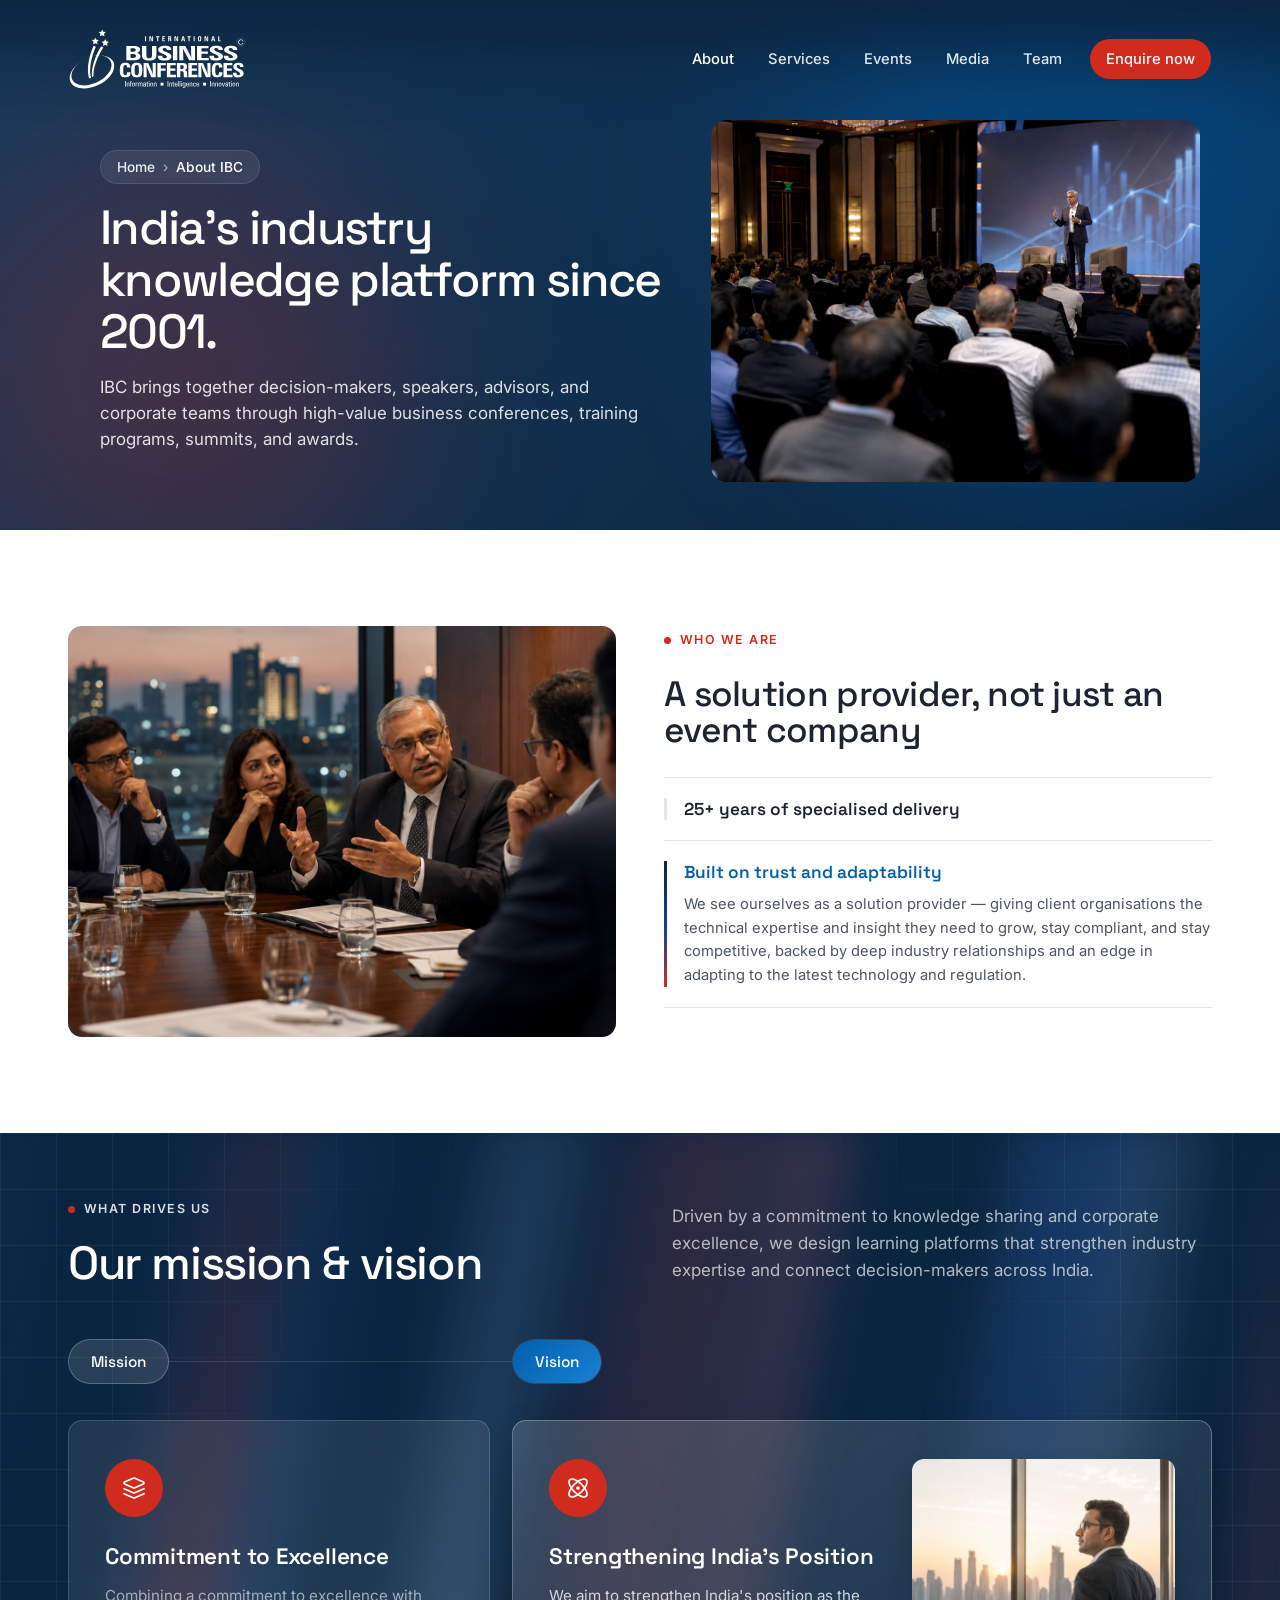
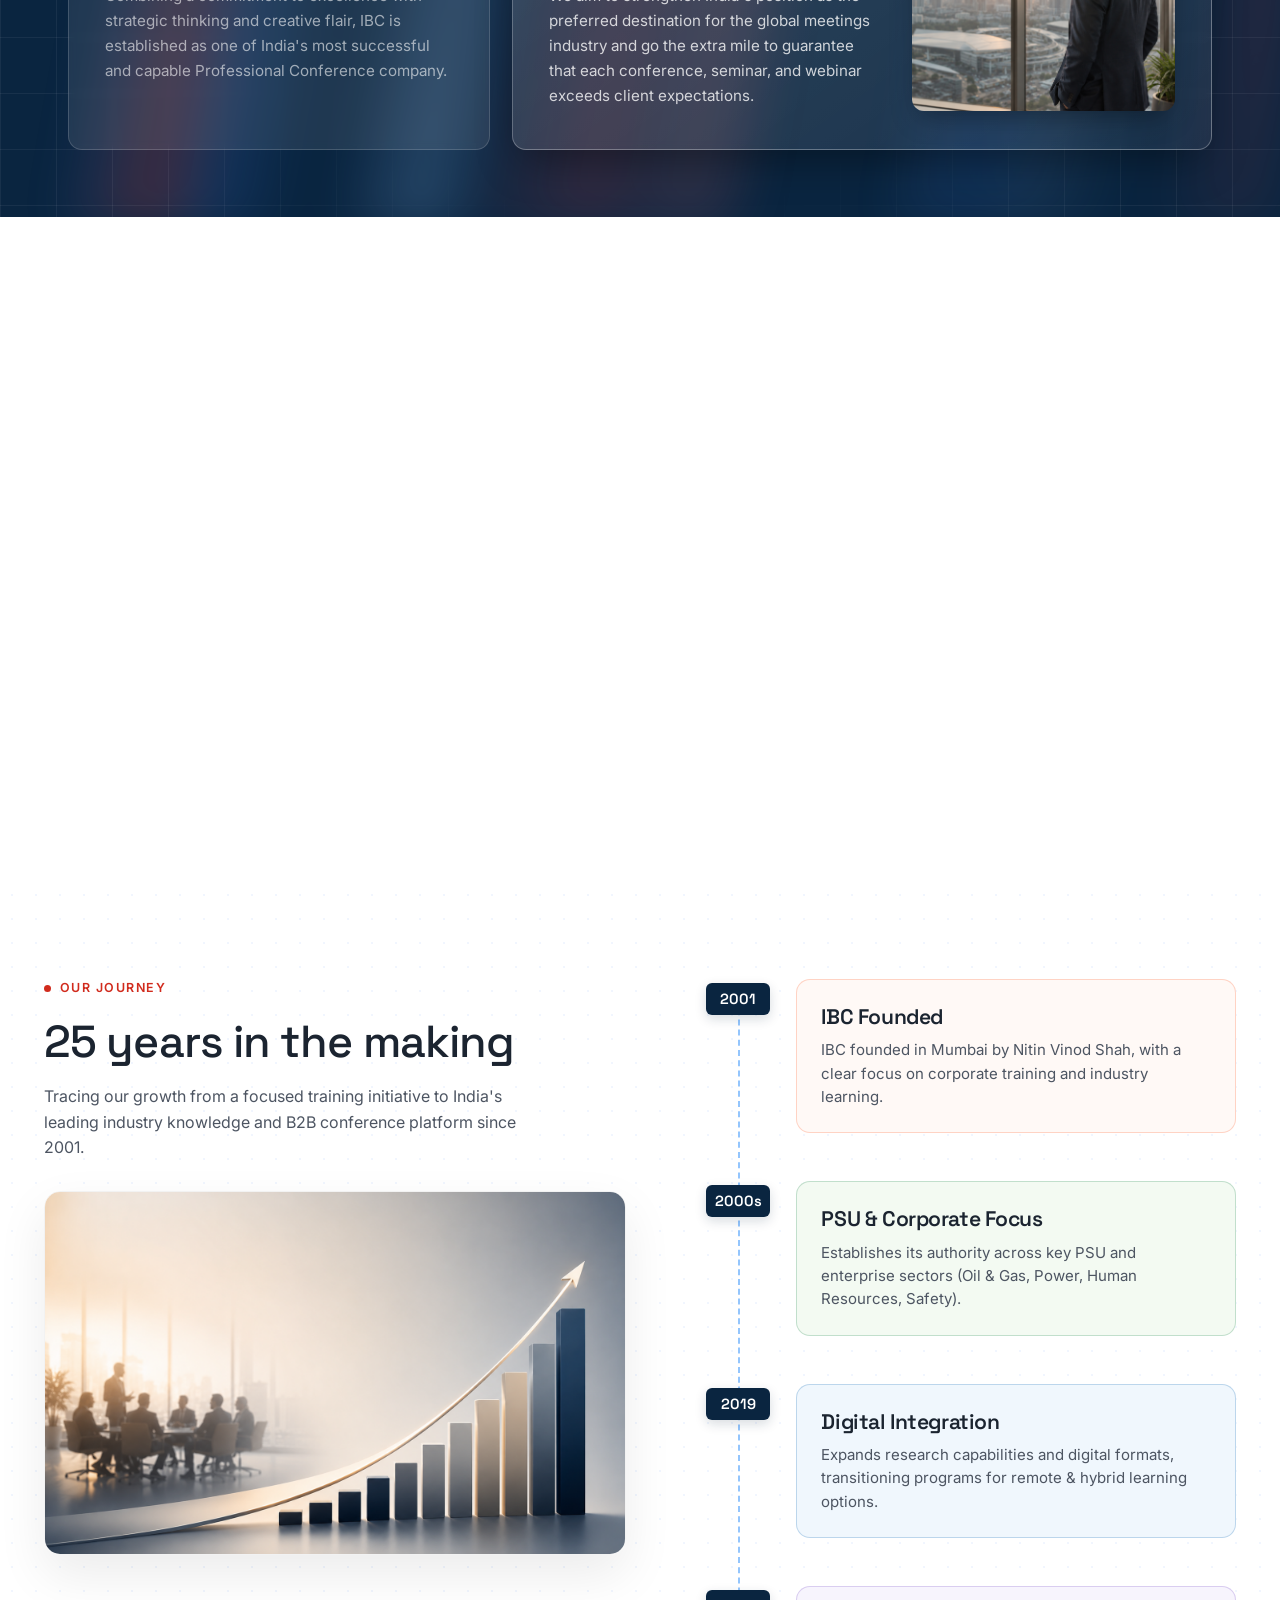
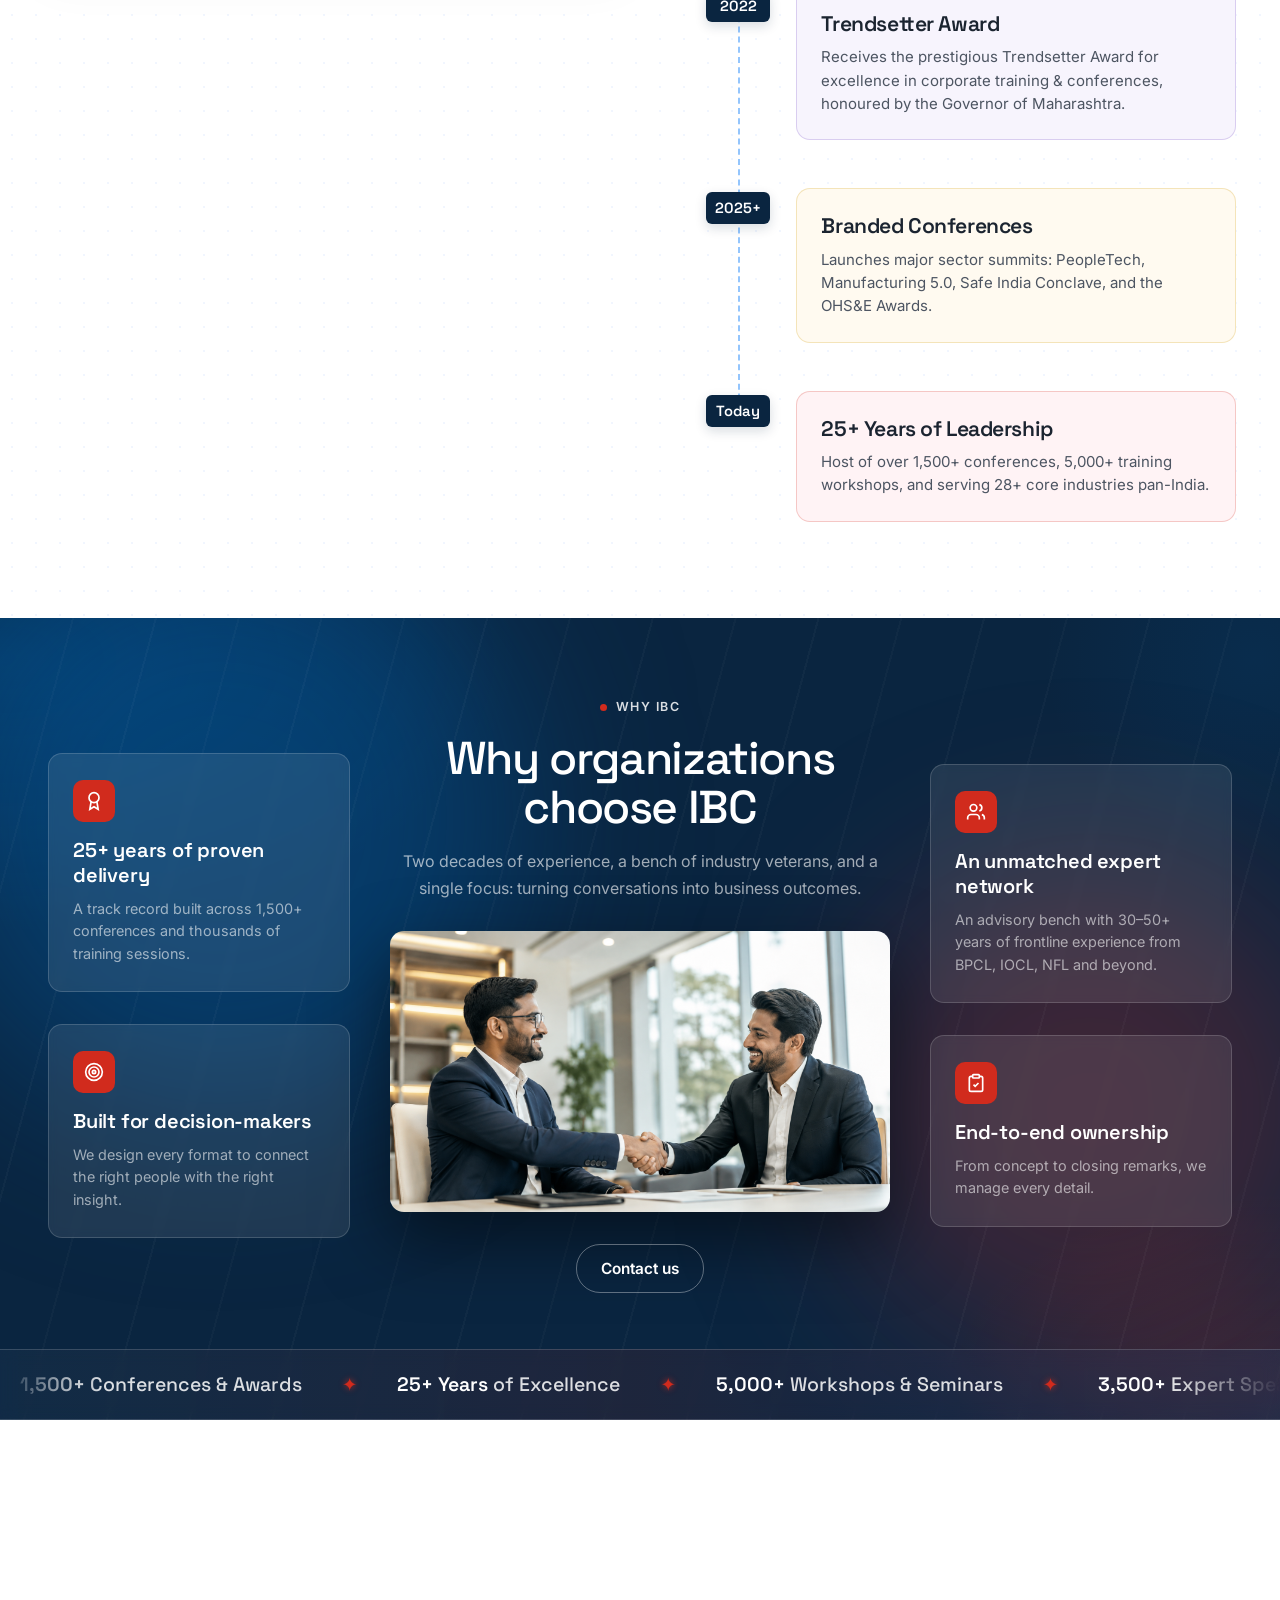
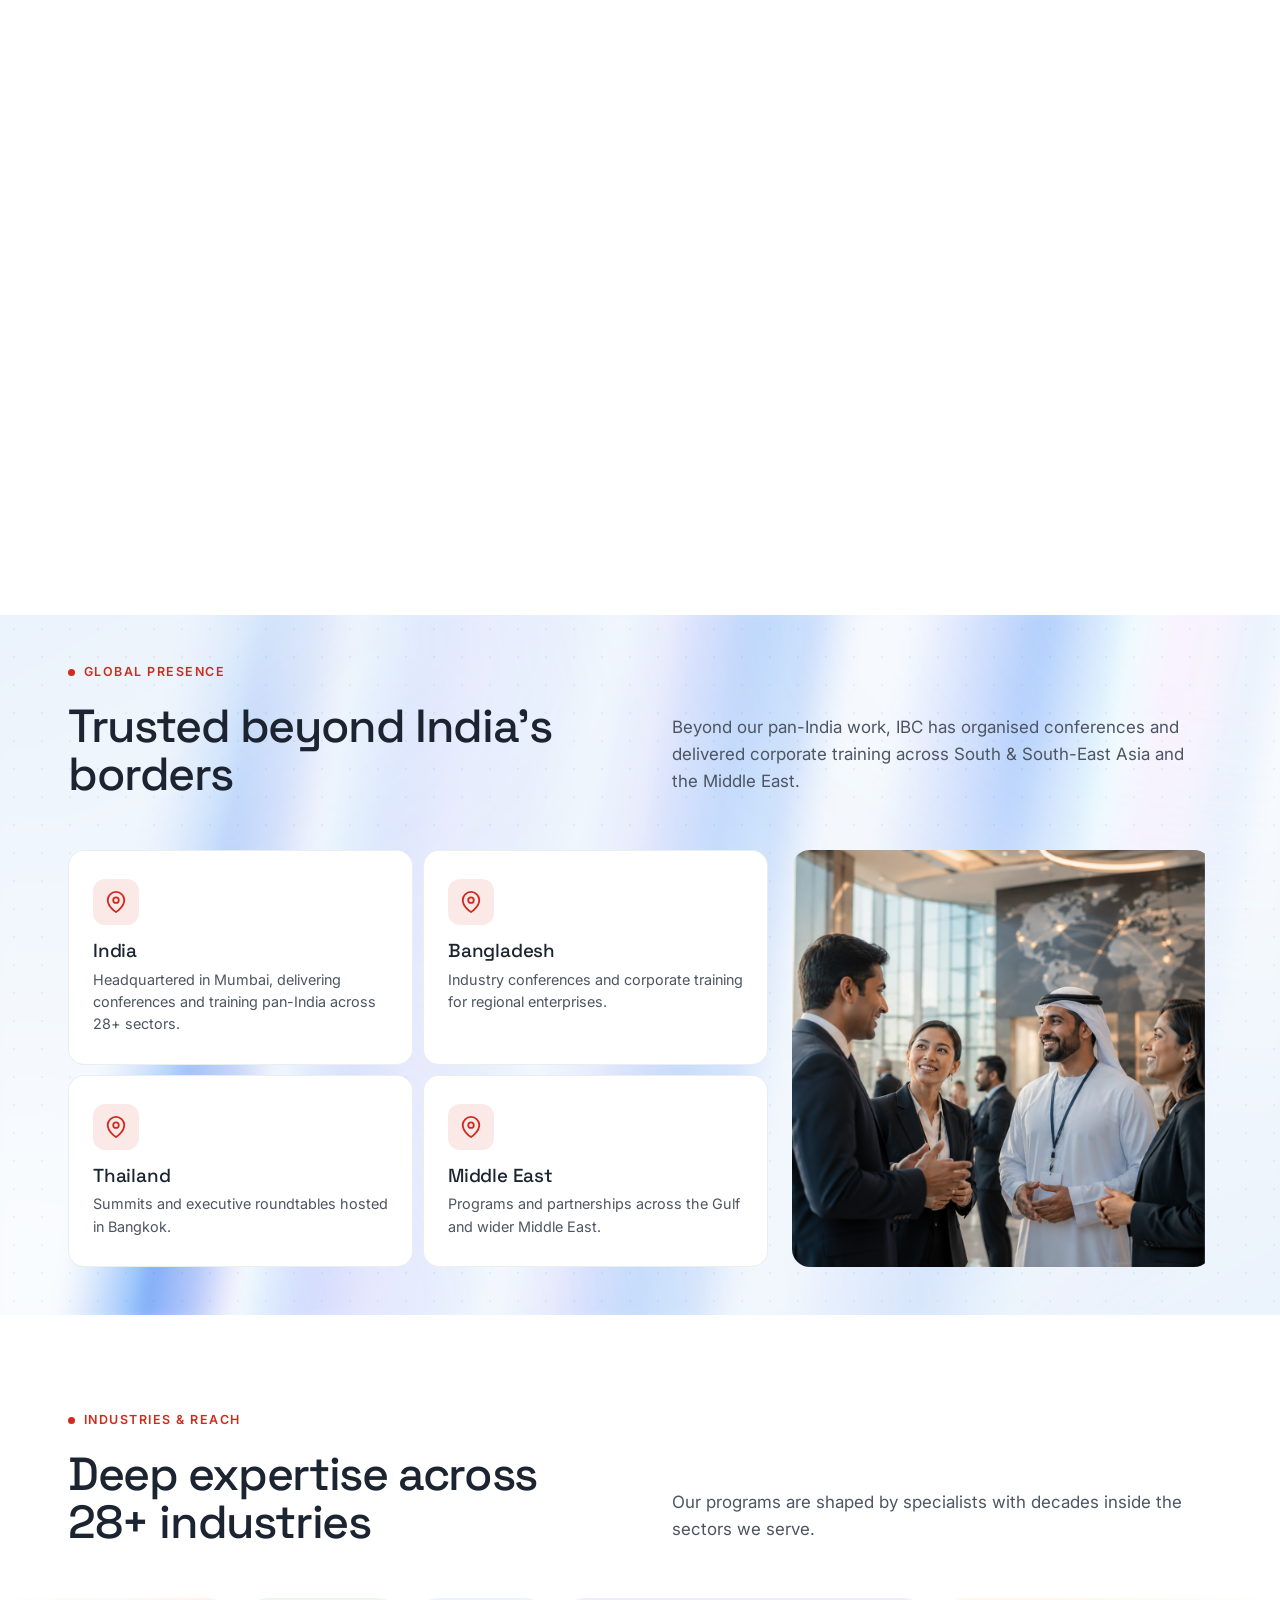
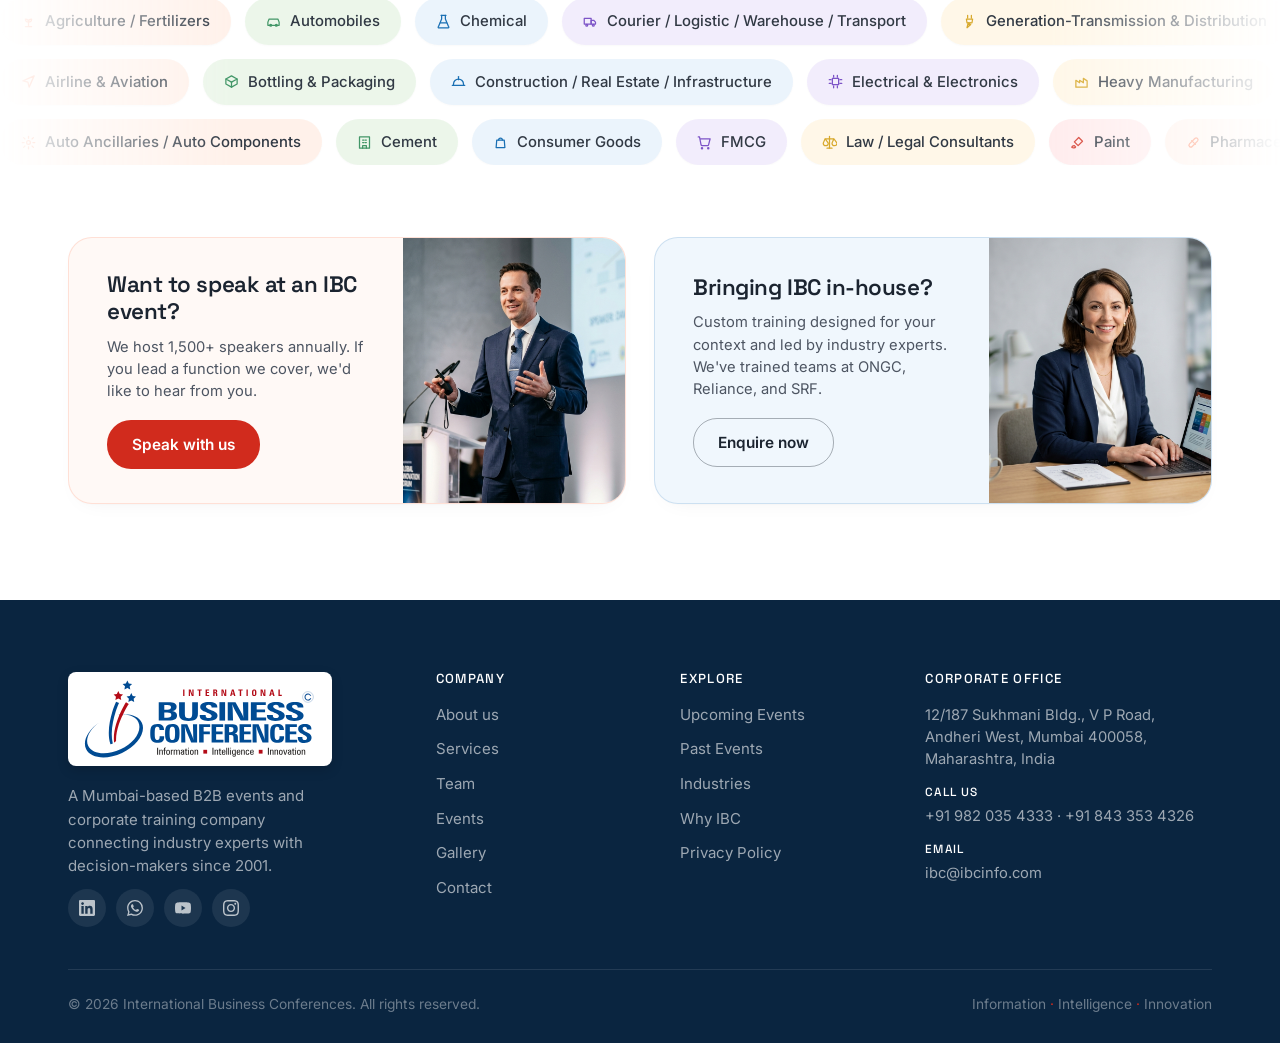
==== commit f7317e95: "event listing done, detail left" ====
--- a/about2.html
+++ b/about2.html
@@ -48,6 +48,8 @@
   .btn-red:hover{background:var(--red-dark);transform:translateY(-2px);box-shadow:0 6px 22px -4px rgba(209,43,29,.45)}
   .btn-ghost{background:transparent;color:#fff;border-color:rgba(255,255,255,.45)}
   .btn-ghost:hover{background:rgba(255,255,255,.12);border-color:#fff}
+  .btn.btn-outline-dark{border-color:rgba(27,36,48,.35)}
+  .btn.btn-outline-dark:hover{background:var(--red);color:#fff;border-color:var(--red)}
   .center-cta{text-align:center;margin-top:48px}
 
   .topbar{position:fixed;top:0;left:0;right:0;z-index:60;padding:16px 0 0;transition:padding .35s ease}
@@ -68,13 +70,13 @@
   .navlinks a:hover{background:rgba(255,255,255,.12);color:#fff}
   .navlinks a.active{color:#fff}
   .topbar.scrolled .navlinks a{color:var(--carbon)}
-  .topbar.scrolled .navlinks a:hover{background:rgba(10,30,50,.07);color:var(--carbon)}
+  .topbar.scrolled .navlinks a:not(.btn-cta):hover{background:rgba(10,30,50,.07);color:var(--carbon)}
   .topbar.scrolled .navlinks a.active{color:var(--red)}
   .navlinks a.btn-cta{position:relative;overflow:hidden;background:var(--red);color:#fff;margin-left:10px}
   .navlinks a.btn-cta:hover{background:var(--red-dark)}
   .topbar.scrolled .navlinks a.btn-cta{color:#fff}
   .topbar.scrolled .navlinks a.btn-cta:hover{background:var(--red-dark);color:#fff}
-  .navlinks a.btn-cta::before{content:"";position:absolute;top:0;left:-80%;width:55%;height:100%;background:linear-gradient(90deg,transparent,rgba(255,255,255,.28),transparent);transform:skewX(-18deg);transition:left .55s ease;pointer-events:none}
+  .navlinks a.btn-cta::before{content:"";position:absolute;top:0;left:-80%;width:55%;height:100%;z-index:2;background:linear-gradient(90deg,transparent,rgba(255,255,255,.28),transparent);transform:skewX(-18deg);transition:left .55s ease;pointer-events:none}
   .navlinks a.btn-cta:hover::before{left:130%}
   .menu-btn{display:none;background:transparent;border:1px solid rgba(255,255,255,.3);border-radius:50%;width:44px;height:44px;cursor:pointer;flex-direction:column;gap:5px;align-items:center;justify-content:center;flex-shrink:0;z-index:61;position:relative;transition:background .35s,border-color .35s}
   .menu-btn span{width:18px;height:2px;background:#fff;border-radius:2px;transition:transform .25s ease,opacity .25s ease,background .35s ease}
@@ -363,62 +365,32 @@
 
   /* 6. LEADERSHIP */
   #team{background:#EBF3FC;position:relative;overflow:hidden}
-  #team::before{content:"";position:absolute;inset:0;z-index:1;pointer-events:none;
-    background-image:radial-gradient(rgba(0,96,171,.08) 1.5px,transparent 1.5px);
-    background-size:28px 28px;opacity:0.8}
+  #team::before{content:"";position:absolute;inset:0;z-index:1;pointer-events:none;background-image:radial-gradient(rgba(0,96,171,.08) 1.5px,transparent 1.5px);background-size:28px 28px;opacity:0.8}
   #team .wrap{position:relative;z-index:2}
 
   /* Aurora Background styles */
-  .aurora-container {
-    position: absolute;
-    inset: 0;
-    overflow: hidden;
-    z-index: 0;
-    pointer-events: none;
-  }
-  .aurora-element {
-    --white: #ffffff;
-    --transparent: rgba(255, 255, 255, 0);
-    --blue-500: #3b82f6;
-    --indigo-300: #a5b4fc;
-    --blue-300: #93c5fd;
-    --violet-200: #ddd6fe;
-    --blue-400: #60a5fa;
-    --white-gradient: repeating-linear-gradient(100deg, var(--white) 0%, var(--white) 7%, var(--transparent) 10%, var(--transparent) 12%, var(--white) 16%);
-    --aurora: repeating-linear-gradient(100deg, var(--blue-500) 10%, var(--indigo-300) 15%, var(--blue-300) 20%, var(--violet-200) 25%, var(--blue-400) 30%);
-    
-    position: absolute;
-    top: -10px;
-    left: -10px;
-    right: -10px;
-    bottom: -10px;
-    background-image: var(--white-gradient), var(--aurora);
-    background-size: 300% 200%;
-    background-position: 50% 50%, 50% 50%;
-    filter: blur(8px) invert(1);
-    opacity: 0.70;
-    will-change: transform;
-    mask-image: radial-gradient(ellipse at 100% 0%, black 10%, transparent 70%), radial-gradient(ellipse at 0% 100%, black 10%, transparent 70%);
-    -webkit-mask-image: radial-gradient(ellipse at 100% 0%, black 10%, transparent 70%), radial-gradient(ellipse at 0% 100%, black 10%, transparent 70%);
-  }
-  .aurora-element::after {
-    content: "";
-    position: absolute;
-    inset: 0;
-    background-image: var(--white-gradient), var(--aurora);
-    background-size: 200% 100%;
-    animation: aurora-anim 32s linear infinite;
-    background-attachment: fixed;
-    mix-blend-mode: difference;
-  }
-  @keyframes aurora-anim {
-    from {
-      background-position: 50% 50%, 50% 50%;
-    }
-    to {
-      background-position: 350% 50%, 350% 50%;
-    }
-  }
+  .aurora-container{position:absolute;inset:0;overflow:hidden;z-index:0;pointer-events:none}
+  .aurora-element{--white:#ffffff;--transparent:rgba(255,255,255,0);--blue-500:#3b82f6;--indigo-300:#a5b4fc;--blue-300:#93c5fd;--violet-200:#ddd6fe;--blue-400:#60a5fa;--white-gradient:repeating-linear-gradient(100deg,var(--white) 0%,var(--white) 7%,var(--transparent) 10%,var(--transparent) 12%,var(--white) 16%);--aurora:repeating-linear-gradient(100deg,var(--blue-500) 10%,var(--indigo-300) 15%,var(--blue-300) 20%,var(--violet-200) 25%,var(--blue-400) 30%);position:absolute;top:-10px;left:-10px;right:-10px;bottom:-10px;background-image:var(--white-gradient),var(--aurora);background-size:300% 200%;background-position:50% 50%,50% 50%;filter:blur(8px) invert(1);opacity:0.70;will-change:transform;mask-image:radial-gradient(ellipse at 100% 0%,black 10%,transparent 70%),radial-gradient(ellipse at 0% 100%,black 10%,transparent 70%);-webkit-mask-image:radial-gradient(ellipse at 100% 0%,black 10%,transparent 70%),radial-gradient(ellipse at 0% 100%,black 10%,transparent 70%)}
+  .aurora-element::after{content:"";position:absolute;inset:0;background-image:var(--white-gradient),var(--aurora);background-size:200% 100%;animation:aurora-anim 32s linear infinite;background-attachment:fixed;mix-blend-mode:difference}
+  @keyframes aurora-anim{from{background-position:50% 50%,50% 50%}to{background-position:350% 50%,350% 50%}}
+
+  /* Global presence — cards + image */
+  .reach-layout{display:grid;grid-template-columns:1fr 420px;gap:24px;align-items:center}
+  .reach-grid{display:grid;grid-template-columns:1fr 1fr;gap:10px}
+  .reach-card{background:#fff;border:1px solid rgba(20,30,45,.08);border-radius:16px;padding:28px 24px;position:relative;overflow:hidden;cursor:default}
+  .reach-card::before,.reach-card::after{content:"";position:absolute;inset:0;border-radius:inherit;pointer-events:none;opacity:0;transition:opacity .3s;background-attachment:fixed}
+  .reach-card::before{border:1px solid transparent;background-image:radial-gradient(160px 160px at calc(var(--x,-9999)*1px) calc(var(--y,-9999)*1px),rgba(209,43,29,.55),transparent);-webkit-mask:linear-gradient(#fff 0 0) padding-box,linear-gradient(#fff 0 0);-webkit-mask-composite:destination-out;mask:linear-gradient(#fff 0 0) padding-box,linear-gradient(#fff 0 0);mask-composite:exclude;z-index:2}
+  .reach-card::after{background-image:radial-gradient(280px 280px at calc(var(--x,-9999)*1px) calc(var(--y,-9999)*1px),rgba(209,43,29,.05),transparent);z-index:0}
+  .reach-card:hover::before,.reach-card:hover::after{opacity:1}
+  .reach-card>*{position:relative;z-index:1}
+  .reach-ic{width:46px;height:46px;border-radius:12px;background:rgba(209,43,29,.1);color:var(--red);display:flex;align-items:center;justify-content:center;margin-bottom:16px}
+  .reach-ic svg{width:22px;height:22px;fill:none;stroke:currentColor;stroke-width:2;stroke-linecap:round;stroke-linejoin:round}
+  .reach-card h3{font-size:1.18rem;color:var(--carbon);margin-bottom:8px;letter-spacing:-.01em}
+  .reach-card p{font-size:.9rem;color:var(--graphite);line-height:1.55}
+  .reach-img-wrap{border-radius:18px;overflow:hidden;height:100%;min-height:280px}
+  .reach-img-wrap img{width:100%;height:100%;object-fit:cover;display:block;transform:scale(1.05) translateX(-4%);transform-origin:center center}
+  @media(max-width:900px){.reach-layout{grid-template-columns:1fr}.reach-img-wrap{height:220px}}
+
   /* Leadership horizontal scroll */
   .ld-scroll-wrap{position:relative;margin-top:32px}
   .ld-scroll-wrap::before,.ld-scroll-wrap::after{content:"";position:absolute;top:0;bottom:40px;width:100px;z-index:2;pointer-events:none}
@@ -770,24 +742,25 @@
     .stat-grid,.f-top{grid-template-columns:1fr}
   }
 </style>
+<link rel="stylesheet" href="components/transition.css">
 </head>
 <body>
 
 <div class="topbar" id="topbar">
   <div class="bar-shell"><div class="bar">
-    <a href="ibc-home-v2.html" class="logo" aria-label="International Business Conferences home"><img class="logo-white" src="assets/ibc-logo-white-2.png" alt="International Business Conferences"><img class="logo-color" src="assets/ibc-logo-2.png" alt="International Business Conferences"></a>
+    <a href="index.html" class="logo" aria-label="International Business Conferences home"><img class="logo-white" src="assets/IBC_Logo_white.svg" alt="International Business Conferences"><img class="logo-color" src="assets/IBC_Logo.svg" alt="International Business Conferences"></a>
     <nav class="navlinks">
-      <a href="about2.html" class="active" aria-current="page">About</a><a href="service.html">Services</a><a href="ibc-home-v2.html#events">Events</a>
-      <a href="gallery.html">Media</a><a href="team.html">Team</a><a href="ibc-home-v2.html#contact" class="btn-cta">Enquire now</a>
+      <a href="about2.html" class="active" aria-current="page">About</a><a href="service.html">Services</a><a href="events.html">Events</a>
+      <a href="gallery.html">Media</a><a href="team.html">Team</a><a href="index.html#contact" class="btn-cta">Enquire now</a>
     </nav>
     <button class="menu-btn" id="menuBtn" aria-label="Menu" aria-expanded="false"><span></span><span></span><span></span></button>
   </div></div>
   <div class="mobile-drawer" id="mobileDrawer">
     <nav class="mobile-links">
-      <a href="about2.html" class="active" aria-current="page">About</a><a href="service.html">Services</a><a href="ibc-home-v2.html#events">Events</a>
+      <a href="about2.html" class="active" aria-current="page">About</a><a href="service.html">Services</a><a href="events.html">Events</a>
       <a href="gallery.html">Media</a><a href="team.html">Team</a>
     </nav>
-    <a href="ibc-home-v2.html#contact" class="btn btn-red">Enquire now</a>
+    <a href="index.html#contact" class="btn btn-red">Enquire now</a>
   </div>
 </div>
 
@@ -798,7 +771,7 @@
   <div class="hero-blob-r"></div>
   <div class="hero-grid">
     <div class="hero-inner">
-      <nav class="hero-crumb"><a href="ibc-home-v2.html">Home</a><span>›</span><span class="current">About IBC</span></nav>
+      <nav class="hero-crumb"><a href="index.html">Home</a><span>›</span><span class="current">About IBC</span></nav>
       <h1>India's industry knowledge platform since 2001.</h1>
       <p>IBC brings together decision-makers, speakers, advisors, and corporate teams through high-value business conferences, training programs, summits, and awards.</p>
     </div>
@@ -816,8 +789,8 @@
       <div class="who-accordion">
         <div class="who-item open" data-who-item data-image="assets/About/who_1.jpg">
           <span class="who-bar"><span class="who-bar-fill"></span></span>
-          <button class="who-trigger">21 years of specialised delivery</button>
-          <div class="who-panel"><p>International Business Conferences (IBC) is one of India's leading conference, training, and events companies. For over 21 years we've specialised in planning and delivering conferences, awards, summits, workshops, in-house programs, and webinars.</p></div>
+          <button class="who-trigger">25+ years of specialised delivery</button>
+          <div class="who-panel"><p>International Business Conferences (IBC) is one of India's leading conference, training, and events companies. For over 25 years we've specialised in planning and delivering conferences, awards, summits, workshops, in-house programs, and webinars.</p></div>
         </div>
         <div class="who-item" data-who-item data-image="assets/About/who_2.jpg">
           <span class="who-bar"><span class="who-bar-fill"></span></span>
@@ -865,6 +838,155 @@
     </div>
   </div>
 </div></section></div>
+
+<!-- 6. TIMELINE (OUR JOURNEY) -->
+<section class="section tl">
+  <div class="wrap">
+    <div class="journey-grid">
+
+      <!-- Left Sticky Section -->
+      <div class="journey-left reveal">
+        <span class="eyebrow">Our journey</span>
+        <h2>25 years in the making</h2>
+        <p class="journey-desc">Tracing our growth from a focused training initiative to India's leading industry knowledge and B2B conference platform since 2001.</p>
+        <div class="journey-visual">
+          <img src="assets/About/journey.png" alt="IBC Growth Chart Graphics">
+        </div>
+      </div>
+
+      <!-- Right Scrolling Timeline Section -->
+      <div class="journey-right">
+
+        <div class="journey-item reveal">
+          <div class="journey-badge">2001</div>
+          <div class="journey-card">
+            <h3>IBC Founded</h3>
+            <p>IBC founded in Mumbai by Nitin Vinod Shah, with a clear focus on corporate training and industry learning.</p>
+          </div>
+        </div>
+
+        <div class="journey-item reveal">
+          <div class="journey-badge">2000s</div>
+          <div class="journey-card">
+            <h3>PSU &amp; Corporate Focus</h3>
+            <p>Establishes its authority across key PSU and enterprise sectors (Oil &amp; Gas, Power, Human Resources, Safety).</p>
+          </div>
+        </div>
+
+        <div class="journey-item reveal">
+          <div class="journey-badge">2019</div>
+          <div class="journey-card">
+            <h3>Digital Integration</h3>
+            <p>Expands research capabilities and digital formats, transitioning programs for remote &amp; hybrid learning options.</p>
+          </div>
+        </div>
+
+        <div class="journey-item reveal">
+          <div class="journey-badge">2022</div>
+          <div class="journey-card">
+            <h3>Trendsetter Award</h3>
+            <p>Receives the prestigious Trendsetter Award for excellence in corporate training &amp; conferences, honoured by the Governor of Maharashtra.</p>
+          </div>
+        </div>
+
+        <div class="journey-item reveal">
+          <div class="journey-badge">2025+</div>
+          <div class="journey-card">
+            <h3>Branded Conferences</h3>
+            <p>Launches major sector summits: PeopleTech, Manufacturing 5.0, Safe India Conclave, and the OHS&amp;E Awards.</p>
+          </div>
+        </div>
+
+        <div class="journey-item reveal">
+          <div class="journey-badge">Today</div>
+          <div class="journey-card">
+            <h3>25+ Years of Leadership</h3>
+            <p>Host of over 1,500+ conferences, 5,000+ training workshops, and serving 28+ core industries pan-India.</p>
+          </div>
+        </div>
+
+      </div>
+
+    </div>
+  </div>
+</section>
+
+<!-- 5. WHY CHOOSE IBC -->
+<section class="why">
+
+  <!-- Animated gradient blobs -->
+  <div class="why-blob-b"></div>
+  <div class="why-blob-r"></div>
+
+  <!-- Simple 3-column arena: cards left | center | cards right -->
+  <div class="why-arena">
+
+    <!-- Left cards -->
+    <div class="why-col">
+      <div class="why-card reveal">
+        <div class="ic"><svg viewBox="0 0 24 24"><circle cx="12" cy="8" r="6"/><path d="M15.477 12.89 17 22l-5-3-5 3 1.523-9.11"/></svg></div>
+        <h3>25+ years of proven delivery</h3>
+        <p>A track record built across 1,500+ conferences and thousands of training sessions.</p>
+      </div>
+      <div class="why-card reveal">
+        <div class="ic"><svg viewBox="0 0 24 24"><circle cx="12" cy="12" r="10"/><circle cx="12" cy="12" r="6"/><circle cx="12" cy="12" r="2"/></svg></div>
+        <h3>Built for decision-makers</h3>
+        <p>We design every format to connect the right people with the right insight.</p>
+      </div>
+    </div>
+
+    <!-- Center: eyebrow + heading + subhead + event image -->
+    <div class="why-center reveal">
+      <span class="eyebrow">Why IBC</span>
+      <h2>Why organizations choose IBC</h2>
+      <p>Two decades of experience, a bench of industry veterans, and a single focus: turning conversations into business outcomes.</p>
+      <div class="why-focal-img">
+        <img src="assets/About/whyibc.png" alt="IBC conference in session">
+      </div>
+      <a href="#contact" class="btn btn-outline"><span>Contact us</span></a>
+    </div>
+
+    <!-- Right cards -->
+    <div class="why-col">
+      <div class="why-card reveal">
+        <div class="ic"><svg viewBox="0 0 24 24"><path d="M16 21v-2a4 4 0 0 0-4-4H6a4 4 0 0 0-4 4v2"/><circle cx="9" cy="7" r="4"/><path d="M22 21v-2a4 4 0 0 0-3-3.87"/><path d="M16 3.13a4 4 0 0 1 0 7.75"/></svg></div>
+        <h3>An unmatched expert network</h3>
+        <p>An advisory bench with 30–50+ years of frontline experience from BPCL, IOCL, NFL and beyond.</p>
+      </div>
+      <div class="why-card reveal">
+        <div class="ic"><svg viewBox="0 0 24 24"><rect width="8" height="4" x="8" y="2" rx="1" ry="1"/><path d="M16 4h2a2 2 0 0 1 2 2v14a2 2 0 0 1-2 2H6a2 2 0 0 1-2-2V6a2 2 0 0 1 2-2h2"/><path d="m9 14 2 2 4-4"/></svg></div>
+        <h3>End-to-end ownership</h3>
+        <p>From concept to closing remarks, we manage every detail.</p>
+      </div>
+    </div>
+
+  </div><!-- /why-arena -->
+
+  <!-- Text ticker -->
+  <div class="why-ticker">
+    <div class="why-ticker-mask">
+    <div class="why-ticker-track">
+      <div class="why-ticker-item"><span class="tk-label"><b>1,500+</b> Conferences &amp; Awards</span><span class="why-ticker-sep">✦</span></div>
+      <div class="why-ticker-item"><span class="tk-label"><b>25+ Years</b> of Excellence</span><span class="why-ticker-sep">✦</span></div>
+      <div class="why-ticker-item"><span class="tk-label"><b>5,000+</b> Workshops &amp; Seminars</span><span class="why-ticker-sep">✦</span></div>
+      <div class="why-ticker-item"><span class="tk-label"><b>3,500+</b> Expert Speakers</span><span class="why-ticker-sep">✦</span></div>
+      <div class="why-ticker-item"><span class="tk-label"><b>16</b> Industries Served</span><span class="why-ticker-sep">✦</span></div>
+      <div class="why-ticker-item"><span class="tk-label"><b>Trusted</b> Since 2001</span><span class="why-ticker-sep">✦</span></div>
+      <div class="why-ticker-item"><span class="tk-label"><b>250+</b> In-house Programs</span><span class="why-ticker-sep">✦</span></div>
+      <div class="why-ticker-item"><span class="tk-label"><b>Pan-India</b> Reach</span><span class="why-ticker-sep">✦</span></div>
+      <div class="why-ticker-item"><span class="tk-label"><b>1,500+</b> Conferences &amp; Awards</span><span class="why-ticker-sep">✦</span></div>
+      <div class="why-ticker-item"><span class="tk-label"><b>25+ Years</b> of Excellence</span><span class="why-ticker-sep">✦</span></div>
+      <div class="why-ticker-item"><span class="tk-label"><b>5,000+</b> Workshops &amp; Seminars</span><span class="why-ticker-sep">✦</span></div>
+      <div class="why-ticker-item"><span class="tk-label"><b>3,500+</b> Expert Speakers</span><span class="why-ticker-sep">✦</span></div>
+      <div class="why-ticker-item"><span class="tk-label"><b>16</b> Industries Served</span><span class="why-ticker-sep">✦</span></div>
+      <div class="why-ticker-item"><span class="tk-label"><b>Trusted</b> Since 2001</span><span class="why-ticker-sep">✦</span></div>
+      <div class="why-ticker-item"><span class="tk-label"><b>250+</b> In-house Programs</span><span class="why-ticker-sep">✦</span></div>
+      <div class="why-ticker-item"><span class="tk-label"><b>Pan-India</b> Reach</span><span class="why-ticker-sep">✦</span></div>
+    </div>
+    </div>
+  </div>
+
+</section>
 
 <!-- 4. IMPACT / ACHIEVEMENTS -->
 <section class="section"><div class="wrap">
@@ -887,7 +1009,7 @@
     <div class="stat-grid">
       <div class="stat reveal">
         <span class="stat-lbl">Conferences &amp; Awards</span>
-        <div><b>1,500<i>+</i></b><span>events delivered across 16+ sectors</span></div>
+        <div><b>1,500<i>+</i></b><span>events delivered across 28+ sectors</span></div>
       </div>
       <div class="stat reveal">
         <span class="stat-lbl">Workshops &amp; Seminars</span>
@@ -905,315 +1027,40 @@
   </div>
 </div></section>
 
-<!-- 5. WHY CHOOSE IBC -->
-<section class="why">
-
-  <!-- Animated gradient blobs -->
-  <div class="why-blob-b"></div>
-  <div class="why-blob-r"></div>
-
-  <!-- Simple 3-column arena: cards left | center | cards right -->
-  <div class="why-arena">
-
-    <!-- Left cards -->
-    <div class="why-col">
-      <div class="why-card reveal">
-        <div class="ic"><svg viewBox="0 0 24 24"><circle cx="12" cy="8" r="6"/><path d="M15.477 12.89 17 22l-5-3-5 3 1.523-9.11"/></svg></div>
-        <h3>21+ years of proven delivery</h3>
-        <p>A track record built across 1,500+ conferences and thousands of training sessions.</p>
-      </div>
-      <div class="why-card reveal">
-        <div class="ic"><svg viewBox="0 0 24 24"><circle cx="12" cy="12" r="10"/><circle cx="12" cy="12" r="6"/><circle cx="12" cy="12" r="2"/></svg></div>
-        <h3>Built for decision-makers</h3>
-        <p>We design every format to connect the right people with the right insight.</p>
-      </div>
-    </div>
-
-    <!-- Center: eyebrow + heading + subhead + event image -->
-    <div class="why-center reveal">
-      <span class="eyebrow">Why IBC</span>
-      <h2>Why organizations choose IBC</h2>
-      <p>Two decades of experience, a bench of industry veterans, and a single focus: turning conversations into business outcomes.</p>
-      <div class="why-focal-img">
-        <img src="assets/About/whyibc.png" alt="IBC conference in session">
-      </div>
-      <a href="#contact" class="btn btn-outline"><span>Contact us</span></a>
-    </div>
-
-    <!-- Right cards -->
-    <div class="why-col">
-      <div class="why-card reveal">
-        <div class="ic"><svg viewBox="0 0 24 24"><path d="M16 21v-2a4 4 0 0 0-4-4H6a4 4 0 0 0-4 4v2"/><circle cx="9" cy="7" r="4"/><path d="M22 21v-2a4 4 0 0 0-3-3.87"/><path d="M16 3.13a4 4 0 0 1 0 7.75"/></svg></div>
-        <h3>An unmatched expert network</h3>
-        <p>An advisory bench with 30–50+ years of frontline experience from BPCL, IOCL, NFL and beyond.</p>
-      </div>
-      <div class="why-card reveal">
-        <div class="ic"><svg viewBox="0 0 24 24"><rect width="8" height="4" x="8" y="2" rx="1" ry="1"/><path d="M16 4h2a2 2 0 0 1 2 2v14a2 2 0 0 1-2 2H6a2 2 0 0 1-2-2V6a2 2 0 0 1 2-2h2"/><path d="m9 14 2 2 4-4"/></svg></div>
-        <h3>End-to-end ownership</h3>
-        <p>From concept to closing remarks, we manage every detail.</p>
-      </div>
-    </div>
-
-  </div><!-- /why-arena -->
-
-  <!-- Text ticker -->
-  <div class="why-ticker">
-    <div class="why-ticker-mask">
-    <div class="why-ticker-track">
-      <div class="why-ticker-item"><span class="tk-label"><b>1,500+</b> Conferences &amp; Awards</span><span class="why-ticker-sep">✦</span></div>
-      <div class="why-ticker-item"><span class="tk-label"><b>21 Years</b> of Excellence</span><span class="why-ticker-sep">✦</span></div>
-      <div class="why-ticker-item"><span class="tk-label"><b>5,000+</b> Workshops &amp; Seminars</span><span class="why-ticker-sep">✦</span></div>
-      <div class="why-ticker-item"><span class="tk-label"><b>3,500+</b> Expert Speakers</span><span class="why-ticker-sep">✦</span></div>
-      <div class="why-ticker-item"><span class="tk-label"><b>16</b> Industries Served</span><span class="why-ticker-sep">✦</span></div>
-      <div class="why-ticker-item"><span class="tk-label"><b>Trusted</b> Since 2001</span><span class="why-ticker-sep">✦</span></div>
-      <div class="why-ticker-item"><span class="tk-label"><b>250+</b> In-house Programs</span><span class="why-ticker-sep">✦</span></div>
-      <div class="why-ticker-item"><span class="tk-label"><b>Pan-India</b> Reach</span><span class="why-ticker-sep">✦</span></div>
-      <div class="why-ticker-item"><span class="tk-label"><b>1,500+</b> Conferences &amp; Awards</span><span class="why-ticker-sep">✦</span></div>
-      <div class="why-ticker-item"><span class="tk-label"><b>21 Years</b> of Excellence</span><span class="why-ticker-sep">✦</span></div>
-      <div class="why-ticker-item"><span class="tk-label"><b>5,000+</b> Workshops &amp; Seminars</span><span class="why-ticker-sep">✦</span></div>
-      <div class="why-ticker-item"><span class="tk-label"><b>3,500+</b> Expert Speakers</span><span class="why-ticker-sep">✦</span></div>
-      <div class="why-ticker-item"><span class="tk-label"><b>16</b> Industries Served</span><span class="why-ticker-sep">✦</span></div>
-      <div class="why-ticker-item"><span class="tk-label"><b>Trusted</b> Since 2001</span><span class="why-ticker-sep">✦</span></div>
-      <div class="why-ticker-item"><span class="tk-label"><b>250+</b> In-house Programs</span><span class="why-ticker-sep">✦</span></div>
-      <div class="why-ticker-item"><span class="tk-label"><b>Pan-India</b> Reach</span><span class="why-ticker-sep">✦</span></div>
-    </div>
-    </div>
-  </div>
-
-</section>
-
-<!-- 6. TIMELINE (OUR JOURNEY) -->
-<section class="section tl">
-  <div class="wrap">
-    <div class="journey-grid">
-      
-      <!-- Left Sticky Section -->
-      <div class="journey-left reveal">
-        <span class="eyebrow">Our journey</span>
-        <h2>21 years in the making</h2>
-        <p class="journey-desc">Tracing our growth from a focused training initiative to India's leading industry knowledge and B2B conference platform since 2001.</p>
-        <div class="journey-visual">
-          <img src="assets/About/journey.png" alt="IBC Growth Chart Graphics">
-        </div>
-      </div>
-      
-      <!-- Right Scrolling Timeline Section -->
-      <div class="journey-right">
-        
-        <div class="journey-item reveal">
-          <div class="journey-badge">2001</div>
-          <div class="journey-card">
-            <h3>IBC Founded</h3>
-            <p>IBC founded in Mumbai by Nitin Vinod Shah, with a clear focus on corporate training and industry learning.</p>
-          </div>
-        </div>
-        
-        <div class="journey-item reveal">
-          <div class="journey-badge">2000s</div>
-          <div class="journey-card">
-            <h3>PSU &amp; Corporate Focus</h3>
-            <p>Establishes its authority across key PSU and enterprise sectors (Oil &amp; Gas, Power, Human Resources, Safety).</p>
-          </div>
-        </div>
-        
-        <div class="journey-item reveal">
-          <div class="journey-badge">2019</div>
-          <div class="journey-card">
-            <h3>Digital Integration</h3>
-            <p>Expands research capabilities and digital formats, transitioning programs for remote &amp; hybrid learning options.</p>
-          </div>
-        </div>
-        
-        <div class="journey-item reveal">
-          <div class="journey-badge">2022</div>
-          <div class="journey-card">
-            <h3>Trendsetter Award</h3>
-            <p>Receives the prestigious Trendsetter Award for excellence in corporate training &amp; conferences, honoured by the Governor of Maharashtra.</p>
-          </div>
-        </div>
-        
-        <div class="journey-item reveal">
-          <div class="journey-badge">2025+</div>
-          <div class="journey-card">
-            <h3>Branded Conferences</h3>
-            <p>Launches major sector summits: PeopleTech, Manufacturing 5.0, Safe India Conclave, and the OHS&amp;E Awards.</p>
-          </div>
-        </div>
-        
-        <div class="journey-item reveal">
-          <div class="journey-badge">Today</div>
-          <div class="journey-card">
-            <h3>21+ Years of Leadership</h3>
-            <p>Host of over 1,500+ conferences, 5,000+ training workshops, and serving 16+ core industries pan-India.</p>
-          </div>
-        </div>
-        
-      </div>
-      
-    </div>
-  </div>
-</section>
-
-<!-- 7. LEADERSHIP -->
-<section class="section" id="team" style="padding-top:56px; padding-bottom:45px">
+<!-- 7. GLOBAL PRESENCE (reuses the leadership aurora background) -->
+<section class="section" id="team" style="padding-top:48px;padding-bottom:48px">
   <div class="aurora-container">
     <div class="aurora-element"></div>
   </div>
   <div class="wrap">
-    <div class="section-head reveal"><span class="eyebrow">Leadership</span>
-      <h2>Led by industry veterans</h2>
-      <p>A management team and advisory board carrying decades of frontline experience from India's largest enterprises.</p></div>
-  </div><!-- /wrap -->
-
-  <div class="ld-scroll-wrap">
-    <div class="ld-grid" id="ldGrid">
-      <div class="ld reveal">
-        <div class="ld-pic-wrap">
-          <img src="assets/leadership/rahul_shah.jpg" alt="Mr. Rahul Shah">
-        </div>
-        <div class="ld-info">
-          <div class="ld-text">
-            <h3>Mr. Rahul Shah</h3>
-            <span>Chairman</span>
-          </div>
-          <div class="ld-social">
-            <a href="#" class="ld-soc-btn" aria-label="LinkedIn">
-              <svg viewBox="0 0 24 24"><path d="M19 0h-14c-2.761 0-5 2.239-5 5v14c0 2.761 2.239 5 5 5h14c2.762 0 5-2.239 5-5v-14c0-2.761-2.238-5-5-5zm-11 19h-3v-11h3v11zm-1.5-12.268c-.966 0-1.75-.79-1.75-1.764s.784-1.764 1.75-1.764 1.75.79 1.75 1.764-.783 1.764-1.75 1.764zm13.5 12.268h-3v-5.604c0-3.368-4-3.113-4 0v5.604h-3v-11h3v1.765c1.396-2.586 7-2.777 7 2.476v6.759z"/></svg>
-            </a>
-          </div>
-        </div>
-      </div>
-
-      <div class="ld reveal">
-        <div class="ld-pic-wrap">
-          <img src="assets/leadership/nitin_shah.jpg" alt="Mr. Nitin Shah">
-        </div>
-        <div class="ld-info">
-          <div class="ld-text">
-            <h3>Mr. Nitin Shah</h3>
-            <span>Director Strategy Asia-Pacific</span>
-          </div>
-          <div class="ld-social">
-            <a href="#" class="ld-soc-btn" aria-label="LinkedIn">
-              <svg viewBox="0 0 24 24"><path d="M19 0h-14c-2.761 0-5 2.239-5 5v14c0 2.761 2.239 5 5 5h14c2.762 0 5-2.239 5-5v-14c0-2.761-2.238-5-5-5zm-11 19h-3v-11h3v11zm-1.5-12.268c-.966 0-1.75-.79-1.75-1.764s.784-1.764 1.75-1.764 1.75.79 1.75 1.764-.783 1.764-1.75 1.764zm13.5 12.268h-3v-5.604c0-3.368-4-3.113-4 0v5.604h-3v-11h3v1.765c1.396-2.586 7-2.777 7 2.476v6.759z"/></svg>
-            </a>
-          </div>
-        </div>
-      </div>
-
-      <div class="ld reveal">
-        <div class="ld-pic-wrap">
-          <img src="assets/leadership/nisha_shah.jpg" alt="Ms. Nisha Shah">
-        </div>
-        <div class="ld-info">
-          <div class="ld-text">
-            <h3>Ms. Nisha Shah</h3>
-            <span>Senior Research &amp; Digital Analyst</span>
-          </div>
-          <div class="ld-social">
-            <a href="#" class="ld-soc-btn" aria-label="LinkedIn">
-              <svg viewBox="0 0 24 24"><path d="M19 0h-14c-2.761 0-5 2.239-5 5v14c0 2.761 2.239 5 5 5h14c2.762 0 5-2.239 5-5v-14c0-2.761-2.238-5-5-5zm-11 19h-3v-11h3v11zm-1.5-12.268c-.966 0-1.75-.79-1.75-1.764s.784-1.764 1.75-1.764 1.75.79 1.75 1.764-.783 1.764-1.75 1.764zm13.5 12.268h-3v-5.604c0-3.368-4-3.113-4 0v5.604h-3v-11h3v1.765c1.396-2.586 7-2.777 7 2.476v6.759z"/></svg>
-            </a>
-          </div>
-        </div>
-      </div>
-
-      <div class="ld reveal">
-        <div class="ld-pic-wrap">
-          <img src="assets/leadership/sharlin-thomas.jpg" alt="Ms. Sherlin Thomas">
-        </div>
-        <div class="ld-info">
-          <div class="ld-text">
-            <h3>Ms. Sherlin Thomas</h3>
-            <span>Senior Sales Director</span>
-          </div>
-          <div class="ld-social">
-            <a href="#" class="ld-soc-btn" aria-label="LinkedIn">
-              <svg viewBox="0 0 24 24"><path d="M19 0h-14c-2.761 0-5 2.239-5 5v14c0 2.761 2.239 5 5 5h14c2.762 0 5-2.239 5-5v-14c0-2.761-2.238-5-5-5zm-11 19h-3v-11h3v11zm-1.5-12.268c-.966 0-1.75-.79-1.75-1.764s.784-1.764 1.75-1.764 1.75.79 1.75 1.764-.783 1.764-1.75 1.764zm13.5 12.268h-3v-5.604c0-3.368-4-3.113-4 0v5.604h-3v-11h3v1.765c1.396-2.586 7-2.777 7 2.476v6.759z"/></svg>
-            </a>
-          </div>
-        </div>
-      </div>
-
-      <div class="ld reveal">
-        <div class="ld-pic-wrap">
-          <img src="assets/leadership/sabri.png" alt="Mr. A.R.K. Sabri">
-        </div>
-        <div class="ld-info">
-          <div class="ld-text">
-            <h3>Mr. A.R.K. Sabri</h3>
-            <span>Head BD &amp; International Market</span>
-          </div>
-          <div class="ld-social">
-            <a href="#" class="ld-soc-btn" aria-label="LinkedIn">
-              <svg viewBox="0 0 24 24"><path d="M19 0h-14c-2.761 0-5 2.239-5 5v14c0 2.761 2.239 5 5 5h14c2.762 0 5-2.239 5-5v-14c0-2.761-2.238-5-5-5zm-11 19h-3v-11h3v11zm-1.5-12.268c-.966 0-1.75-.79-1.75-1.764s.784-1.764 1.75-1.764 1.75.79 1.75 1.764-.783 1.764-1.75 1.764zm13.5 12.268h-3v-5.604c0-3.368-4-3.113-4 0v5.604h-3v-11h3v1.765c1.396-2.586 7-2.777 7 2.476v6.759z"/></svg>
-            </a>
-          </div>
-        </div>
-      </div>
-    </div><!-- /ld-grid -->
-  </div><!-- /ld-scroll-wrap -->
-
-  <!-- Footer: CTA left, Arrows right -->
-  <div class="wrap">
-    <div class="ld-footer">
-      <a href="#" class="btn btn-outline">View Full Team</a>
-      <div class="ld-arrows">
-        <button class="ld-arrow-btn" id="ldPrev" aria-label="Previous">
-          <svg viewBox="0 0 24 24"><polyline points="15 18 9 12 15 6"/></svg>
-        </button>
-        <button class="ld-arrow-btn" id="ldNext" aria-label="Next">
-          <svg viewBox="0 0 24 24"><polyline points="9 6 15 12 9 18"/></svg>
-        </button>
+    <div class="section-head reveal"><span class="eyebrow">Global presence</span>
+      <h2>Trusted beyond India's borders</h2>
+      <p>Beyond our pan-India work, IBC has organised conferences and delivered corporate training across South &amp; South-East Asia and the Middle East.</p></div>
+    <div class="reach-layout">
+      <div class="reach-grid reveal">
+        <div class="reach-card">
+          <div class="reach-ic"><svg viewBox="0 0 24 24"><path d="M21 10c0 7-9 13-9 13s-9-6-9-13a9 9 0 0 1 18 0z"/><circle cx="12" cy="10" r="3"/></svg></div>
+          <h3>India</h3><p>Headquartered in Mumbai, delivering conferences and training pan-India across 28+ sectors.</p>
+        </div>
+        <div class="reach-card">
+          <div class="reach-ic"><svg viewBox="0 0 24 24"><path d="M21 10c0 7-9 13-9 13s-9-6-9-13a9 9 0 0 1 18 0z"/><circle cx="12" cy="10" r="3"/></svg></div>
+          <h3>Bangladesh</h3><p>Industry conferences and corporate training for regional enterprises.</p>
+        </div>
+        <div class="reach-card">
+          <div class="reach-ic"><svg viewBox="0 0 24 24"><path d="M21 10c0 7-9 13-9 13s-9-6-9-13a9 9 0 0 1 18 0z"/><circle cx="12" cy="10" r="3"/></svg></div>
+          <h3>Thailand</h3><p>Summits and executive roundtables hosted in Bangkok.</p>
+        </div>
+        <div class="reach-card">
+          <div class="reach-ic"><svg viewBox="0 0 24 24"><path d="M21 10c0 7-9 13-9 13s-9-6-9-13a9 9 0 0 1 18 0z"/><circle cx="12" cy="10" r="3"/></svg></div>
+          <h3>Middle East</h3><p>Programs and partnerships across the Gulf and wider Middle East.</p>
+        </div>
+      </div>
+      <div class="reach-img-wrap reveal">
+        <img src="assets/About/country.png" alt="IBC global presence">
       </div>
     </div>
   </div>
-
 </section>
-
-<script>
-  (function(){
-    var grid = document.getElementById('ldGrid');
-    var scrollAmt = 277; // card width 253 + gap 24
-    document.getElementById('ldPrev').addEventListener('click', function(){
-      grid.scrollBy({left: -scrollAmt, behavior: 'smooth'});
-    });
-    document.getElementById('ldNext').addEventListener('click', function(){
-      grid.scrollBy({left: scrollAmt, behavior: 'smooth'});
-    });
-
-    // Desktop grab-to-scroll
-    let isDown = false;
-    let startX;
-    let scrollLeft;
-
-    grid.addEventListener('mousedown', function(e) {
-      if (e.target.closest('a') || e.target.closest('button')) return;
-      isDown = true;
-      grid.classList.add('active-drag');
-      startX = e.pageX - grid.offsetLeft;
-      scrollLeft = grid.scrollLeft;
-    });
-
-    grid.addEventListener('mouseleave', function() {
-      isDown = false;
-      grid.classList.remove('active-drag');
-    });
-
-    grid.addEventListener('mouseup', function() {
-      isDown = false;
-      grid.classList.remove('active-drag');
-    });
-
-    grid.addEventListener('mousemove', function(e) {
-      if (!isDown) return;
-      e.preventDefault();
-      const x = e.pageX - grid.offsetLeft;
-      const walk = (x - startX) * 1.5; // adjust speed multiplier if needed
-      grid.scrollLeft = scrollLeft - walk;
-    });
-  })();
-</script>
 
 <!-- 8. INDUSTRIES & REACH -->
 <section class="section" style="overflow: hidden; padding-bottom: 24px;">
@@ -1241,7 +1088,7 @@
         <div class="cta-info">
           <h3>Want to speak at an IBC event?</h3>
           <p>We host 1,500+ speakers annually. If you lead a function we cover, we'd like to hear from you.</p>
-          <a href="ibc-home-v2.html#contact" class="btn btn-red">Speak with us</a>
+          <a href="index.html#contact" class="btn btn-red">Speak with us</a>
         </div>
         <div class="cta-pic">
           <img src="assets/About/cta_speaker.png" alt="Presenter speaking at an IBC event">
@@ -1253,7 +1100,7 @@
         <div class="cta-info">
           <h3>Bringing IBC in-house?</h3>
           <p>Custom training designed for your context and led by industry experts. We've trained teams at ONGC, Reliance, and SRF.</p>
-          <a href="ibc-home-v2.html#contact" class="btn btn-outline-dark">Enquire now</a>
+          <a href="index.html#contact" class="btn btn-outline-dark">Enquire now</a>
         </div>
         <div class="cta-pic">
           <img src="assets/About/cta_inhouse.png" alt="In-house corporate training consultant">
@@ -1268,7 +1115,14 @@
 <footer><div class="wrap">
   <div class="f-top">
     <div class="f-brand">
-      <a href="ibc-home-v2.html" class="logo"><img src="assets/ibc-logo-white-2.png" alt="International Business Conferences"></a>
+      <div class="f-logo-toggle-wrap">
+        <a href="index.html" class="logo logo-colored-patch" id="fLogoColored">
+          <span class="logo-patch"><img src="assets/IBC_Logo.svg" alt="International Business Conferences"></span>
+        </a>
+        <a href="index.html" class="logo logo-white-clean" id="fLogoWhite" style="display: none;">
+          <img src="assets/IBC_Logo_white.svg" alt="International Business Conferences" style="height: 56px; width: auto;">
+        </a>
+      </div>
       <p>A Mumbai-based B2B events and corporate training company connecting industry experts with decision-makers since 2001.</p>
       <div class="f-social">
         <a href="#" aria-label="LinkedIn"><svg viewBox="0 0 24 24"><path d="M20.447 20.452h-3.554v-5.569c0-1.328-.027-3.037-1.852-3.037-1.853 0-2.136 1.445-2.136 2.939v5.667H9.351V9h3.414v1.561h.046c.477-.9 1.637-1.85 3.37-1.85 3.601 0 4.267 2.37 4.267 5.455v6.286zM5.337 7.433c-1.144 0-2.063-.926-2.063-2.065 0-1.138.92-2.063 2.063-2.063 1.14 0 2.064.925 2.064 2.063 0 1.139-.925 2.065-2.064 2.065zm1.782 13.019H3.555V9h3.564v11.452zM22.225 0H1.771C.792 0 0 .774 0 1.729v20.542C0 23.227.792 24 1.771 24h20.451C23.2 24 24 23.227 24 22.271V1.729C24 .774 23.2 0 22.222 0h.003z"/></svg></a>
@@ -1277,8 +1131,8 @@
         <a href="#" aria-label="Instagram"><svg viewBox="0 0 24 24"><path d="M12 0C8.74 0 8.333.014 7.053.072 5.775.131 4.905.333 4.14.63c-.789.306-1.459.717-2.126 1.384S.935 3.35.63 4.14C.333 4.905.131 5.775.072 7.053.014 8.333 0 8.74 0 12s.014 3.667.072 4.947c.06 1.277.261 2.148.558 2.913.306.788.717 1.459 1.384 2.126.667.666 1.336 1.079 2.126 1.384.766.296 1.636.499 2.913.558C8.333 23.986 8.74 24 12 24s3.667-.014 4.947-.072c1.277-.06 2.148-.262 2.913-.558.788-.306 1.459-.718 2.126-1.384.666-.667 1.079-1.335 1.384-2.126.296-.765.499-1.636.558-2.913.058-1.28.072-1.687.072-4.947s-.014-3.667-.072-4.947c-.06-1.277-.262-2.149-.558-2.913-.306-.789-.718-1.459-1.384-2.126C21.319 1.347 20.651.935 19.86.63c-.765-.297-1.636-.499-2.913-.558C15.667.014 15.26 0 12 0zm0 2.16c3.203 0 3.585.016 4.85.071 1.17.055 1.805.249 2.227.415.562.217.96.477 1.382.896.419.42.679.819.896 1.381.164.422.36 1.057.413 2.227.057 1.266.07 1.646.07 4.85s-.015 3.585-.074 4.85c-.061 1.17-.256 1.805-.421 2.227-.224.562-.479.96-.899 1.382-.419.419-.824.679-1.38.896-.42.164-1.065.36-2.235.413-1.274.057-1.649.07-4.859.07-3.211 0-3.586-.015-4.859-.074-1.171-.061-1.816-.256-2.236-.421-.569-.224-.96-.479-1.379-.899-.421-.419-.69-.824-.9-1.38-.165-.42-.359-1.065-.42-2.235-.045-1.26-.061-1.649-.061-4.844 0-3.196.016-3.586.061-4.861.061-1.17.255-1.814.42-2.234.21-.57.479-.96.9-1.381.419-.419.81-.689 1.379-.898.42-.166 1.051-.361 2.221-.421 1.275-.045 1.65-.06 4.859-.06l.045.03zm0 3.678c-3.405 0-6.162 2.76-6.162 6.162 0 3.405 2.76 6.162 6.162 6.162 3.405 0 6.162-2.76 6.162-6.162 0-3.405-2.76-6.162-6.162-6.162zM12 16c-2.21 0-4-1.79-4-4s1.79-4 4-4 4 1.79 4 4-1.79 4-4 4zm7.846-10.405c0 .795-.646 1.44-1.44 1.44-.795 0-1.44-.646-1.44-1.44 0-.794.646-1.439 1.44-1.439.793-.001 1.44.645 1.44 1.439z"/></svg></a>
       </div>
     </div>
-    <div class="f-col"><h4>Company</h4><a href="about2.html" class="active">About us</a><a href="service.html">Services</a><a href="#team">Team</a><a href="ibc-home-v2.html#events">Events</a><a href="#">Gallery</a><a href="#contact">Contact</a></div>
-    <div class="f-col"><h4>Explore</h4><a href="ibc-home-v2.html#events">Upcoming Events</a><a href="#">Past Events</a><a href="ibc-home-v2.html#industries">Industries</a><a href="#why">Why IBC</a><a href="#">Privacy Policy</a></div>
+    <div class="f-col"><h4>Company</h4><a href="about2.html" class="active">About us</a><a href="service.html">Services</a><a href="#team">Team</a><a href="events.html">Events</a><a href="#">Gallery</a><a href="#contact">Contact</a></div>
+    <div class="f-col"><h4>Explore</h4><a href="events.html">Upcoming Events</a><a href="#">Past Events</a><a href="index.html#industries">Industries</a><a href="#why">Why IBC</a><a href="#">Privacy Policy</a></div>
     <div class="f-col f-contact"><h4>Corporate Office</h4>
       <div>12/187 Sukhmani Bldg., V P Road,<br>Andheri West, Mumbai 400058,<br>Maharashtra, India</div>
       <div><b>Call us</b>+91 982 035 4333 · +91 843 353 4326</div>
@@ -1474,7 +1328,7 @@
 
   // Stat cards — border glow uses absolute viewport coords + background-attachment:fixed (same as home)
   document.addEventListener('pointermove',e=>{
-    document.querySelectorAll('.stat').forEach(c=>{
+    document.querySelectorAll('.stat,.reach-card').forEach(c=>{
       c.style.setProperty('--x',e.clientX.toFixed(1));
       c.style.setProperty('--y',e.clientY.toFixed(1));
     });
@@ -1553,5 +1407,6 @@
   /* Animated beams handled via CSS mv-aurora animation */
   /* --- END: BEAMS BACKGROUND EXPERIMENT --- */
 </script>
+<script src="components/footer.js"></script>
 </body>
 </html>
--- a/components/hero.css
+++ b/components/hero.css
@@ -23,10 +23,10 @@
 
 .hero-grid{position:relative;z-index:2;display:grid;grid-template-columns:1.15fr 1fr;gap:48px;align-items:stretch;width:100%;max-width:var(--maxw,1200px);margin:0 auto;height:100%;padding:120px 40px 48px 60px}
 .hero-inner{color:#fff;display:flex;flex-direction:column;justify-content:center}
-.hero-crumb{display:flex;align-items:center;gap:8px;font-size:.86rem;color:rgba(255,255,255,.55);margin-bottom:18px}
-.hero-crumb a{color:rgba(255,255,255,.85);font-weight:500}
+.hero-crumb{display:inline-flex;width:fit-content;align-items:center;gap:8px;font-size:.86rem;color:rgba(255,255,255,.65);margin-bottom:18px;background:rgba(255,255,255,.08);padding:6px 16px;border-radius:200px;border:1px solid rgba(255,255,255,.1);backdrop-filter:blur(8px)}
+.hero-crumb a{color:rgba(255,255,255,.9);font-weight:500}
 .hero-crumb a:hover{color:#fff}
-.hero-crumb .current{color:rgba(255,255,255,.85);font-weight:500}
+.hero-crumb .current{color:#fff;font-weight:500}
 .hero h1{color:#fff;font-size:clamp(2.1rem,4.2vw,3rem);font-weight:500;letter-spacing:-.035em;line-height:1.08;margin-bottom:16px}
 .hero p{font-size:1.06rem;color:rgba(255,255,255,.86);max-width:560px;line-height:1.55}
 
--- a/components/cta-duo.css
+++ b/components/cta-duo.css
@@ -16,8 +16,8 @@
 .cta-pic img{width:100%;height:100%;object-fit:cover;display:block}
 
 /* button utility used by the in-house card (kept here so every page has it) */
-.btn-outline-dark{background:transparent;color:var(--carbon);border-color:rgba(27,36,48,.35)}
-.btn-outline-dark:hover{background:var(--red);color:#fff;border-color:var(--red);transform:translateY(-2px);box-shadow:0 6px 22px -4px rgba(209,43,29,.4)}
+.btn.btn-outline-dark{background:transparent;color:var(--carbon);border-color:rgba(27,36,48,.35)}
+.btn.btn-outline-dark:hover{background:var(--red);color:#fff;border-color:var(--red);transform:translateY(-2px);box-shadow:0 6px 22px -4px rgba(209,43,29,.4)}
 
 @media(max-width:960px){
   .cta-grid{grid-template-columns:1fr;gap:24px}
--- a/components/transition.css
+++ b/components/transition.css
@@ -0,0 +1,17 @@
+html {
+  background-color: #0A2540 !important; /* Matches the dark navy hero section */
+}
+body {
+  background-color: #FFFFFF; /* Ensure the rest of the page stays white */
+  animation: pageFadeIn 0.5s cubic-bezier(0.16, 1, 0.3, 1) forwards;
+  opacity: 0;
+}
+@keyframes pageFadeIn {
+  from { opacity: 0; }
+  to { opacity: 1; }
+}
+
+/* Native cross-document view transition for modern Chromium browsers */
+@view-transition {
+  navigation: auto;
+}
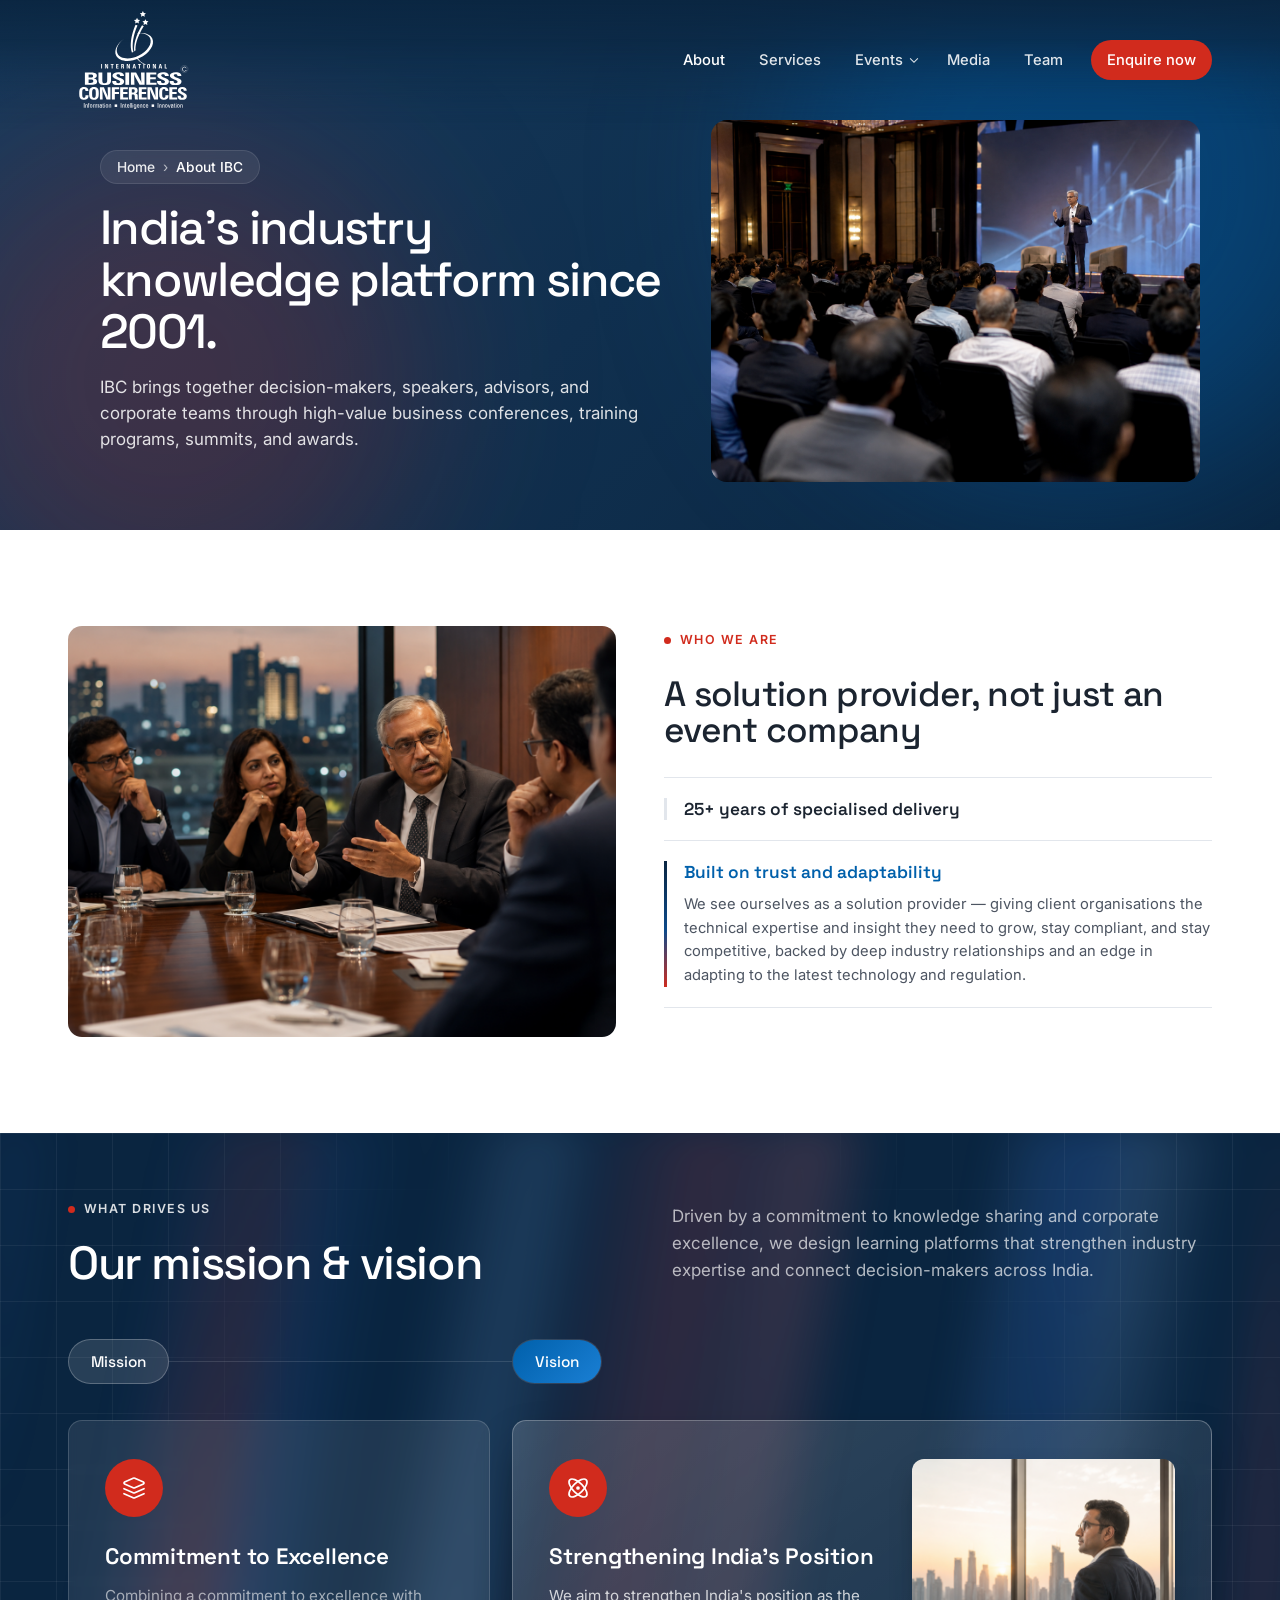
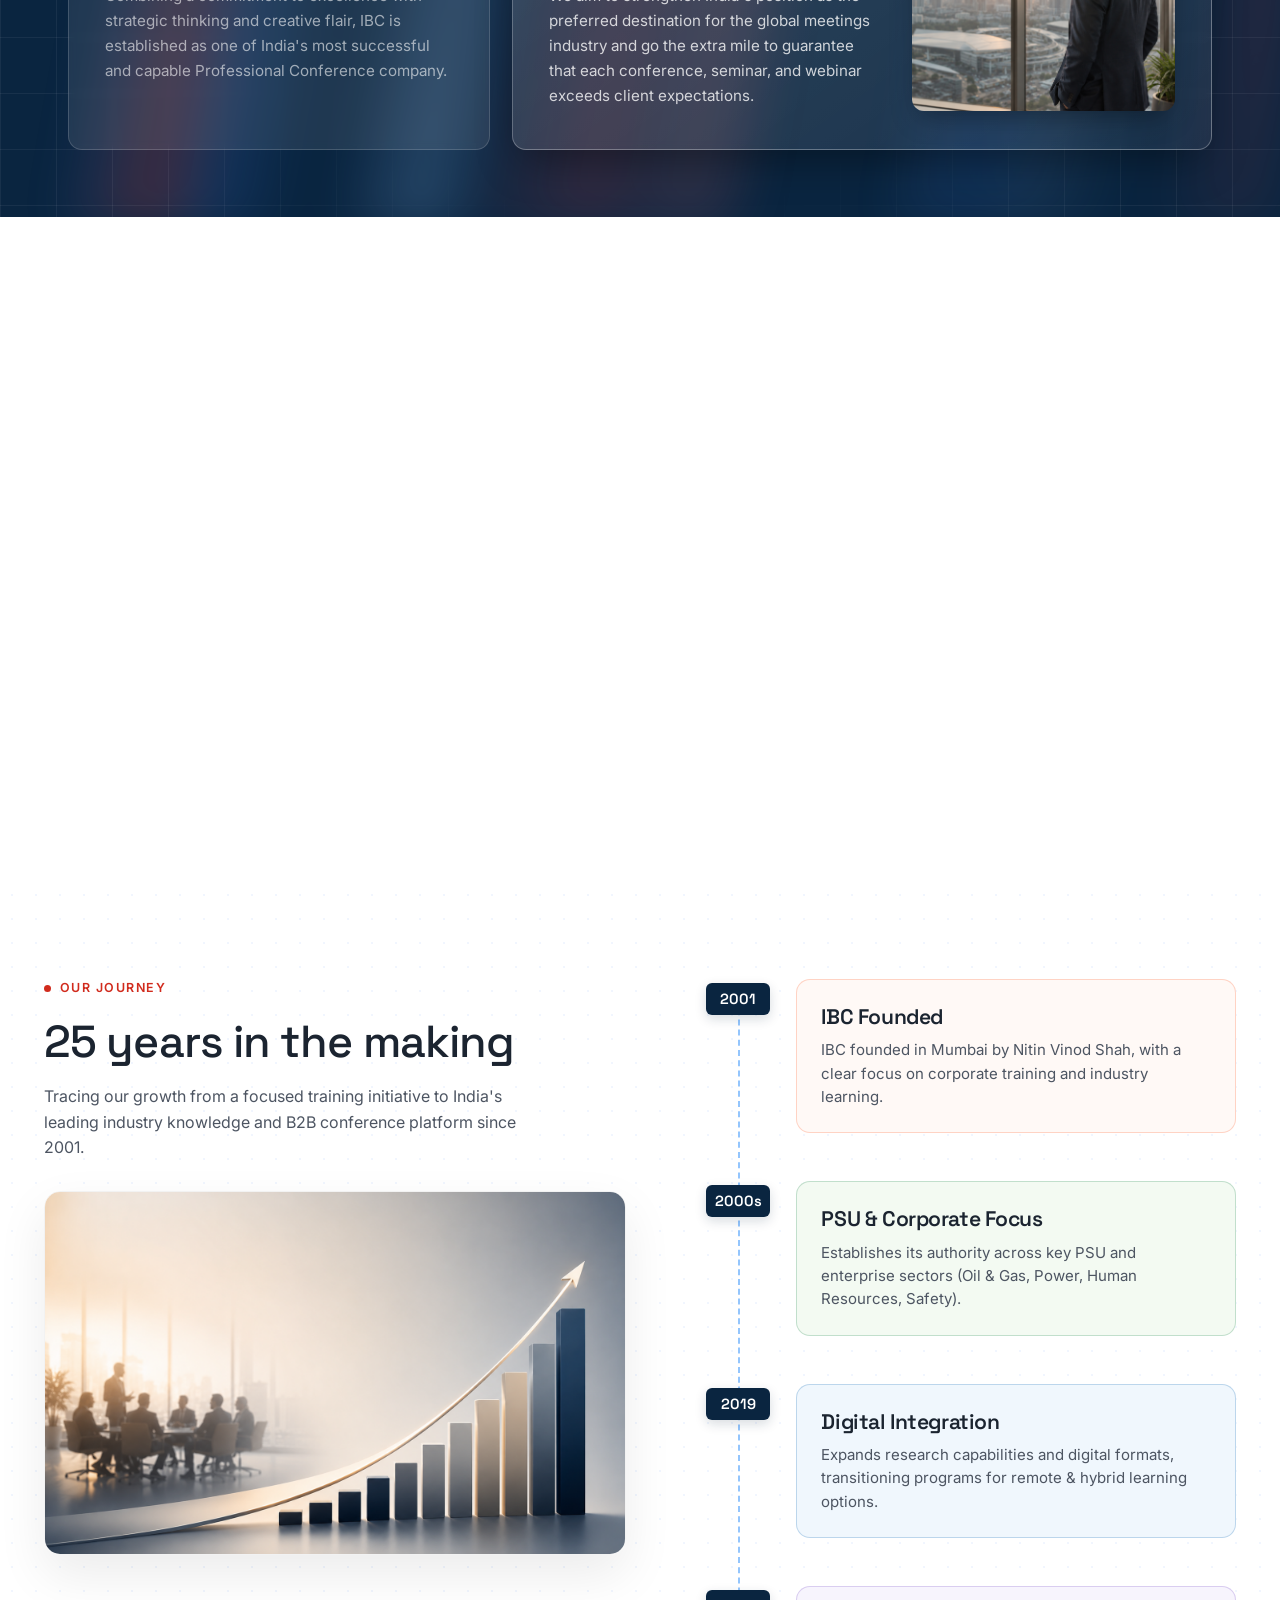
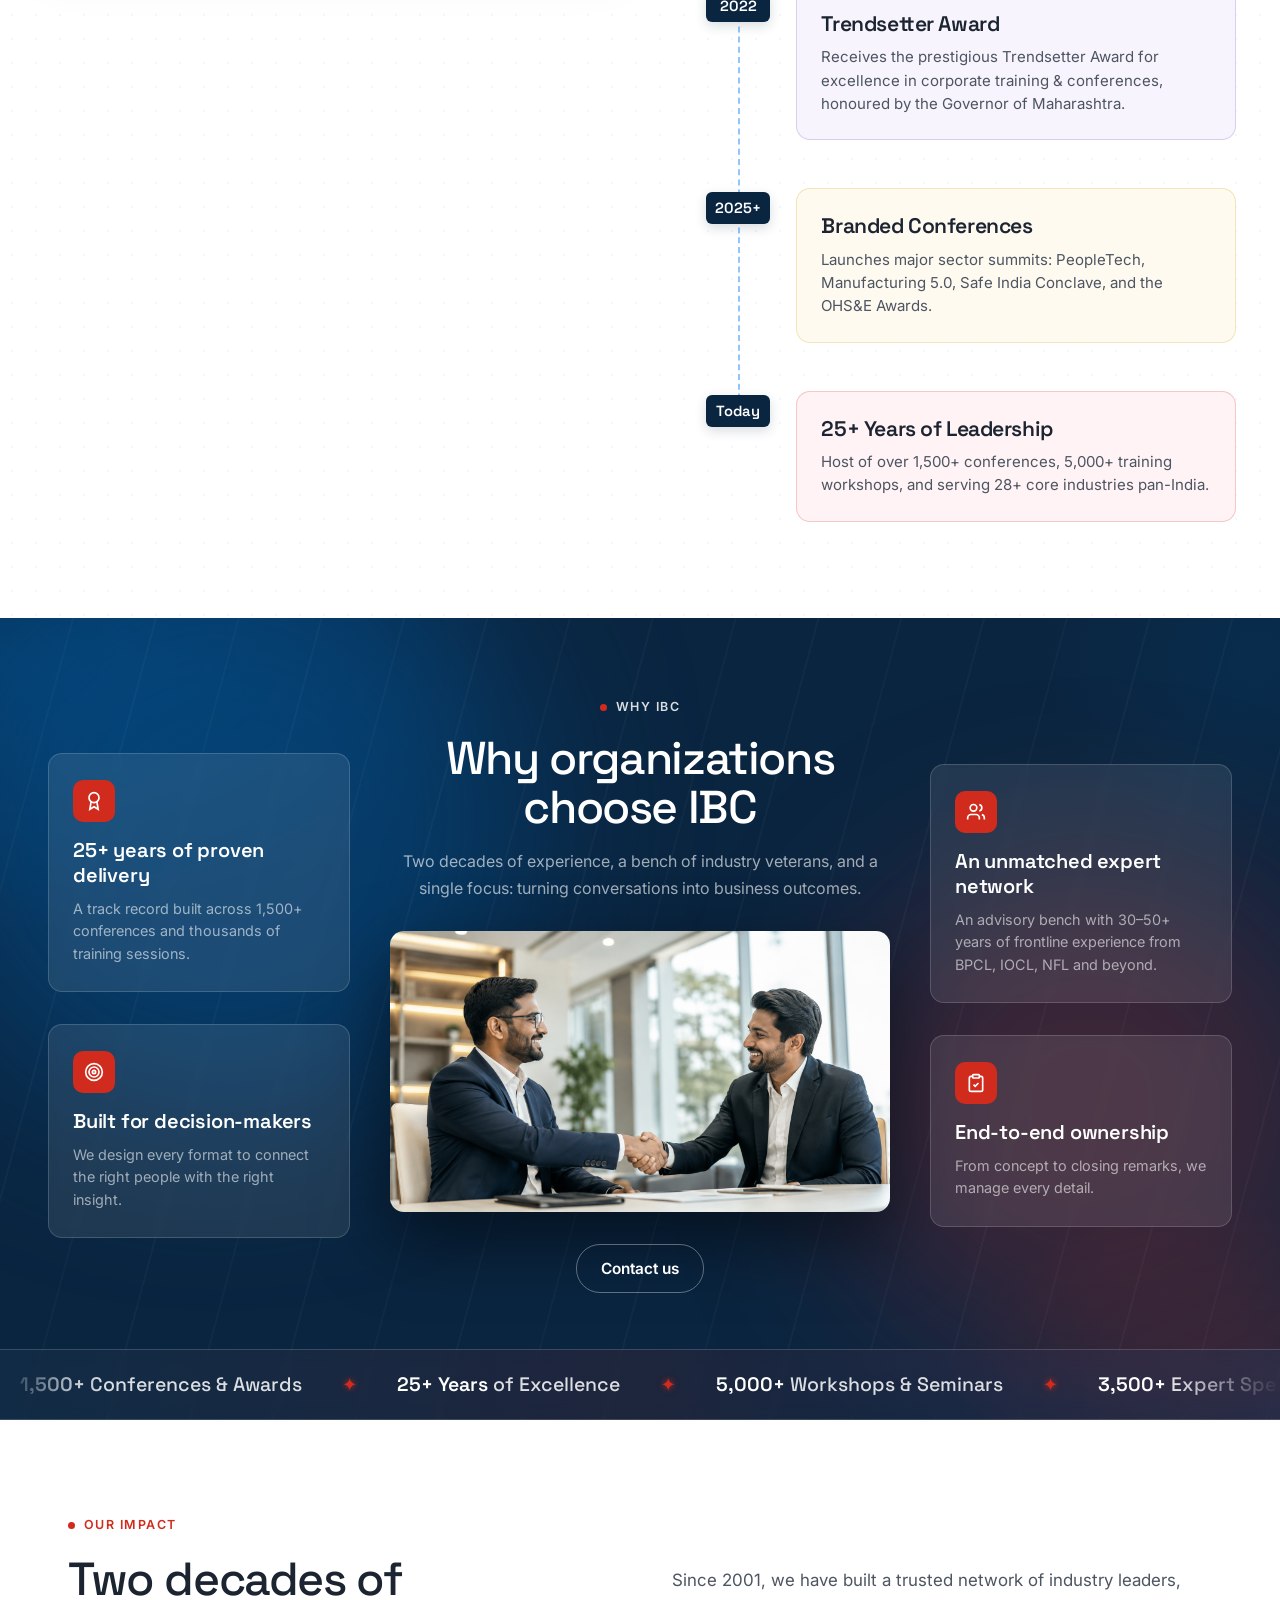
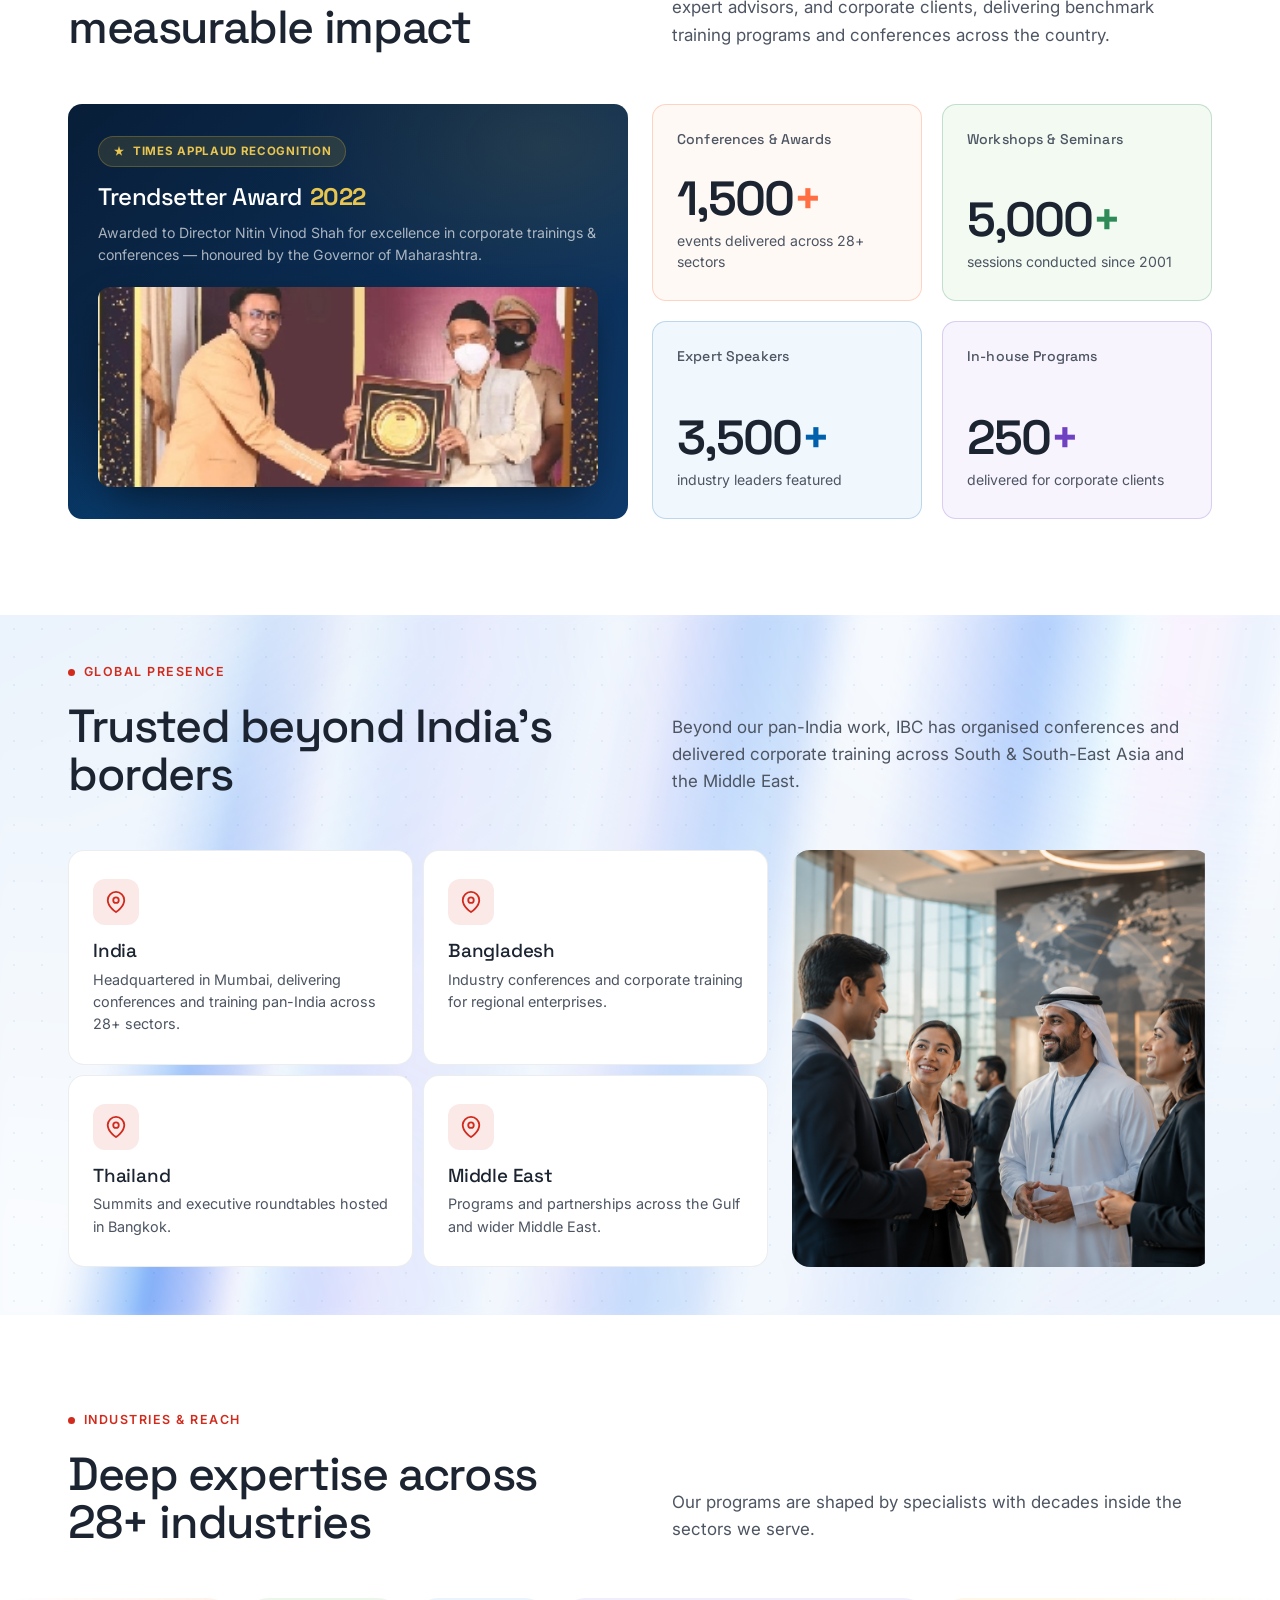
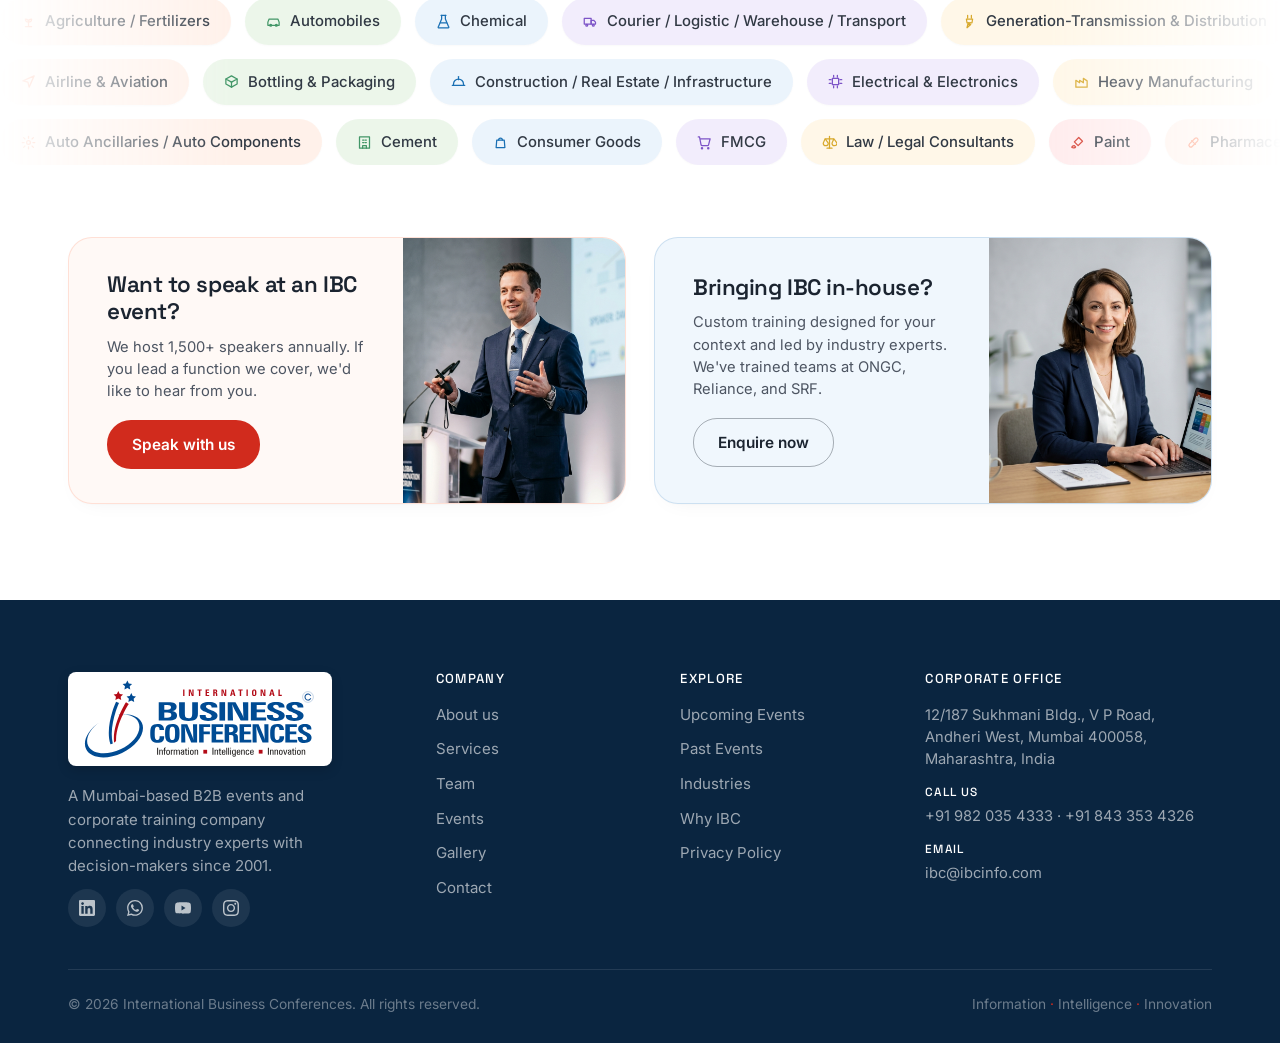
==== commit 4c2ad531: "Event detail v2: modular state-aware sections + supporting assets Adds v2 event-detail sections (the" ====
--- a/about2.html
+++ b/about2.html
@@ -52,45 +52,7 @@
   .btn.btn-outline-dark:hover{background:var(--red);color:#fff;border-color:var(--red)}
   .center-cta{text-align:center;margin-top:48px}
 
-  .topbar{position:fixed;top:0;left:0;right:0;z-index:60;padding:16px 0 0;transition:padding .35s ease}
-  .topbar.scrolled{padding:14px 0 0}
-  .bar-shell{max-width:1200px;margin:0 auto;padding:0 28px;border-radius:20px;border:1px solid transparent;background:transparent;transition:background .35s ease,border-color .35s ease,box-shadow .35s ease,max-width .35s ease}
-  .topbar.scrolled .bar-shell{max-width:1080px;background:var(--paper);border-color:var(--line);box-shadow:0 4px 20px -6px rgba(20,30,45,.14)}
-  .bar{display:flex;align-items:center;justify-content:space-between;gap:20px;height:84px;transition:height .35s ease}
-  .topbar.scrolled .bar{height:78px}
-  .logo{display:flex;align-items:center}
-  .logo img{height:60px;width:auto;display:block;transition:height .35s ease}
-  .topbar.scrolled .logo img{height:48px}
-  .logo .logo-white{display:block}
-  .logo .logo-color{display:none}
-  .topbar.scrolled .logo .logo-white{display:none}
-  .topbar.scrolled .logo .logo-color{display:block}
-  .navlinks{display:flex;align-items:center;gap:2px}
-  .navlinks a{font-size:.92rem;font-weight:500;color:rgba(255,255,255,.88);padding:9px 16px;border-radius:var(--r-pill);transition:background .16s,color .35s}
-  .navlinks a:hover{background:rgba(255,255,255,.12);color:#fff}
-  .navlinks a.active{color:#fff}
-  .topbar.scrolled .navlinks a{color:var(--carbon)}
-  .topbar.scrolled .navlinks a:not(.btn-cta):hover{background:rgba(10,30,50,.07);color:var(--carbon)}
-  .topbar.scrolled .navlinks a.active{color:var(--red)}
-  .navlinks a.btn-cta{position:relative;overflow:hidden;background:var(--red);color:#fff;margin-left:10px}
-  .navlinks a.btn-cta:hover{background:var(--red-dark)}
-  .topbar.scrolled .navlinks a.btn-cta{color:#fff}
-  .topbar.scrolled .navlinks a.btn-cta:hover{background:var(--red-dark);color:#fff}
-  .navlinks a.btn-cta::before{content:"";position:absolute;top:0;left:-80%;width:55%;height:100%;z-index:2;background:linear-gradient(90deg,transparent,rgba(255,255,255,.28),transparent);transform:skewX(-18deg);transition:left .55s ease;pointer-events:none}
-  .navlinks a.btn-cta:hover::before{left:130%}
-  .menu-btn{display:none;background:transparent;border:1px solid rgba(255,255,255,.3);border-radius:50%;width:44px;height:44px;cursor:pointer;flex-direction:column;gap:5px;align-items:center;justify-content:center;flex-shrink:0;z-index:61;position:relative;transition:background .35s,border-color .35s}
-  .menu-btn span{width:18px;height:2px;background:#fff;border-radius:2px;transition:transform .25s ease,opacity .25s ease,background .35s ease}
-  .topbar.scrolled .menu-btn{background:var(--paper);border-color:var(--line)}
-  .topbar.scrolled .menu-btn span{background:var(--carbon)}
-  .menu-btn.active span:nth-child(1){transform:translateY(3.5px) rotate(45deg)}
-  .menu-btn.active span:nth-child(2){opacity:0}
-  .menu-btn.active span:nth-child(3){transform:translateY(-3.5px) rotate(-45deg)}
-  .mobile-drawer{display:none;position:fixed;inset:0;z-index:59;background:rgba(255,255,255,.97);backdrop-filter:blur(12px);flex-direction:column;justify-content:space-between;padding:108px 28px 40px;opacity:0;transform:scale(.96);transition:opacity .25s ease,transform .25s ease}
-  .mobile-drawer.open{display:flex}
-  .mobile-drawer.show{opacity:1;transform:scale(1)}
-  .mobile-links{display:flex;flex-direction:column}
-  .mobile-links a{font-size:1.15rem;font-weight:500;color:var(--carbon);padding:16px 4px;border-bottom:1px solid var(--line)}
-  .mobile-drawer .btn{width:100%;justify-content:center}
+
 
   /* Hero banner styles live in components/hero.css (shared across subpages).
      Note: .ph-note kept here as it isn't part of the shared hero. */
@@ -727,7 +689,7 @@
   .f-bottom{display:flex;justify-content:space-between;align-items:center;padding-top:24px;font-size:.86rem;color:rgba(255,255,255,.4);flex-wrap:wrap;gap:10px}
   .f-bottom .dots span{color:var(--red)}
 
-  .reveal{opacity:0;transform:translateY(20px);transition:opacity .7s ease,transform .7s ease}
+  .reveal{opacity:1;transform:none;transition:none}
   .reveal.in{opacity:1;transform:none}
   @media (prefers-reduced-motion:reduce){.reveal{opacity:1;transform:none;transition:none}html{scroll-behavior:auto}}
 
@@ -743,26 +705,10 @@
   }
 </style>
 <link rel="stylesheet" href="components/transition.css">
+<link rel="stylesheet" href="components/header.css">
 </head>
 <body>
 
-<div class="topbar" id="topbar">
-  <div class="bar-shell"><div class="bar">
-    <a href="index.html" class="logo" aria-label="International Business Conferences home"><img class="logo-white" src="assets/IBC_Logo_white.svg" alt="International Business Conferences"><img class="logo-color" src="assets/IBC_Logo.svg" alt="International Business Conferences"></a>
-    <nav class="navlinks">
-      <a href="about2.html" class="active" aria-current="page">About</a><a href="service.html">Services</a><a href="events.html">Events</a>
-      <a href="gallery.html">Media</a><a href="team.html">Team</a><a href="index.html#contact" class="btn-cta">Enquire now</a>
-    </nav>
-    <button class="menu-btn" id="menuBtn" aria-label="Menu" aria-expanded="false"><span></span><span></span><span></span></button>
-  </div></div>
-  <div class="mobile-drawer" id="mobileDrawer">
-    <nav class="mobile-links">
-      <a href="about2.html" class="active" aria-current="page">About</a><a href="service.html">Services</a><a href="events.html">Events</a>
-      <a href="gallery.html">Media</a><a href="team.html">Team</a>
-    </nav>
-    <a href="index.html#contact" class="btn btn-red">Enquire now</a>
-  </div>
-</div>
 
 <!-- 1. BANNER -->
 <section class="hero"><div class="hero-card">
@@ -1131,7 +1077,7 @@
         <a href="#" aria-label="Instagram"><svg viewBox="0 0 24 24"><path d="M12 0C8.74 0 8.333.014 7.053.072 5.775.131 4.905.333 4.14.63c-.789.306-1.459.717-2.126 1.384S.935 3.35.63 4.14C.333 4.905.131 5.775.072 7.053.014 8.333 0 8.74 0 12s.014 3.667.072 4.947c.06 1.277.261 2.148.558 2.913.306.788.717 1.459 1.384 2.126.667.666 1.336 1.079 2.126 1.384.766.296 1.636.499 2.913.558C8.333 23.986 8.74 24 12 24s3.667-.014 4.947-.072c1.277-.06 2.148-.262 2.913-.558.788-.306 1.459-.718 2.126-1.384.666-.667 1.079-1.335 1.384-2.126.296-.765.499-1.636.558-2.913.058-1.28.072-1.687.072-4.947s-.014-3.667-.072-4.947c-.06-1.277-.262-2.149-.558-2.913-.306-.789-.718-1.459-1.384-2.126C21.319 1.347 20.651.935 19.86.63c-.765-.297-1.636-.499-2.913-.558C15.667.014 15.26 0 12 0zm0 2.16c3.203 0 3.585.016 4.85.071 1.17.055 1.805.249 2.227.415.562.217.96.477 1.382.896.419.42.679.819.896 1.381.164.422.36 1.057.413 2.227.057 1.266.07 1.646.07 4.85s-.015 3.585-.074 4.85c-.061 1.17-.256 1.805-.421 2.227-.224.562-.479.96-.899 1.382-.419.419-.824.679-1.38.896-.42.164-1.065.36-2.235.413-1.274.057-1.649.07-4.859.07-3.211 0-3.586-.015-4.859-.074-1.171-.061-1.816-.256-2.236-.421-.569-.224-.96-.479-1.379-.899-.421-.419-.69-.824-.9-1.38-.165-.42-.359-1.065-.42-2.235-.045-1.26-.061-1.649-.061-4.844 0-3.196.016-3.586.061-4.861.061-1.17.255-1.814.42-2.234.21-.57.479-.96.9-1.381.419-.419.81-.689 1.379-.898.42-.166 1.051-.361 2.221-.421 1.275-.045 1.65-.06 4.859-.06l.045.03zm0 3.678c-3.405 0-6.162 2.76-6.162 6.162 0 3.405 2.76 6.162 6.162 6.162 3.405 0 6.162-2.76 6.162-6.162 0-3.405-2.76-6.162-6.162-6.162zM12 16c-2.21 0-4-1.79-4-4s1.79-4 4-4 4 1.79 4 4-1.79 4-4 4zm7.846-10.405c0 .795-.646 1.44-1.44 1.44-.795 0-1.44-.646-1.44-1.44 0-.794.646-1.439 1.44-1.439.793-.001 1.44.645 1.44 1.439z"/></svg></a>
       </div>
     </div>
-    <div class="f-col"><h4>Company</h4><a href="about2.html" class="active">About us</a><a href="service.html">Services</a><a href="#team">Team</a><a href="events.html">Events</a><a href="#">Gallery</a><a href="#contact">Contact</a></div>
+    <div class="f-col"><h4>Company</h4><a href="about2.html" class="active">About us</a><a href="service.html">Services</a><a href="#team">Team</a><div class="nav-dropdown"><a href="events.html?tab=all">Events</a><div class="nav-dropcontent"><a href="events.html?tab=upcoming">Upcoming events</a><a href="events.html?tab=past">Past events</a></div></div><a href="#">Gallery</a><a href="#contact">Contact</a></div>
     <div class="f-col"><h4>Explore</h4><a href="events.html">Upcoming Events</a><a href="#">Past Events</a><a href="index.html#industries">Industries</a><a href="#why">Why IBC</a><a href="#">Privacy Policy</a></div>
     <div class="f-col f-contact"><h4>Corporate Office</h4>
       <div>12/187 Sukhmani Bldg., V P Road,<br>Andheri West, Mumbai 400058,<br>Maharashtra, India</div>
@@ -1408,5 +1354,6 @@
   /* --- END: BEAMS BACKGROUND EXPERIMENT --- */
 </script>
 <script src="components/footer.js"></script>
+<script src="components/header.js"></script>
 </body>
 </html>
--- a/components/header.css
+++ b/components/header.css
@@ -0,0 +1,78 @@
+/* --- BACKUP: Island Type Header ---
+.topbar{position:fixed;top:0;left:0;right:0;z-index:60;padding:16px 0 0;transition:padding .35s ease}
+.topbar.scrolled{padding:14px 0 0}
+.bar-shell{max-width:1200px;margin:0 auto;padding:0 28px;border-radius:20px;border:1px solid transparent;background:transparent;transition:background .35s ease,border-color .35s ease,box-shadow .35s ease,max-width .35s ease}
+.topbar.scrolled .bar-shell{max-width:1080px;background:var(--paper);border-color:var(--line);box-shadow:0 4px 20px -6px rgba(20,30,45,.14)}
+.bar{display:flex;align-items:center;justify-content:space-between;gap:20px;height:84px;transition:height .35s ease}
+.topbar.scrolled .bar{height:78px}
+----------------------------------- */
+
+/* --- ACTIVE: Full Width Header --- */
+.topbar {position:fixed; top:0; left:0; right:0; z-index:60; padding:0; background:transparent; border-bottom:1px solid transparent; transition:background .35s ease, border-color .35s ease, box-shadow .35s ease;}
+.topbar.scrolled {background:var(--paper); border-color:var(--line); box-shadow:0 4px 20px -6px rgba(20,30,45,.08);}
+.bar-shell {max-width:1200px; margin:0 auto; padding:0 28px;}
+.bar {display:flex; align-items:center; justify-content:space-between; gap:20px; height:120px; transition:height .35s ease;}
+.topbar.scrolled .bar {height:100px;}
+
+/* Logos (Shared) */
+.logo{display:flex;align-items:center}
+.logo img{height:100px;width:auto;display:block;transition:height .35s ease}
+.topbar.scrolled .logo img{height:90px}
+.logo .logo-white{display:block}
+.logo .logo-color{display:none}
+.topbar.scrolled .logo .logo-white{display:none}
+.topbar.scrolled .logo .logo-color{display:block}
+
+/* Navigation Links */
+.navlinks{display:flex;align-items:center;gap:2px}
+.navlinks a{font-size:.92rem;font-weight:500;color:rgba(255,255,255,.88);padding:9px 16px;border-radius:var(--r-pill);transition:background .16s,color .35s}
+.navlinks a:hover{background:rgba(255,255,255,.12);color:#fff}
+.navlinks a.active{color:#fff}
+.topbar.scrolled .navlinks a{color:var(--carbon)}
+.topbar.scrolled .navlinks a:not(.btn-cta):hover{background:rgba(10,30,50,.07);color:var(--carbon)}
+.topbar.scrolled .navlinks a.active{color:var(--red)}
+
+/* Events Dropdown */
+.navlinks .nav-dropdown { position: relative; display: flex; align-items: center; }
+.navlinks .nav-dropdown > a { position: relative; padding-right: 26px; }
+.navlinks .nav-dropdown > a::after { content: ""; position: absolute; right: 12px; top: 50%; width: 5px; height: 5px; border-right: 1.5px solid currentColor; border-bottom: 1.5px solid currentColor; transform: translateY(-70%) rotate(45deg); transition: transform 0.2s; }
+.navlinks .nav-dropdown:hover > a::after { transform: translateY(-30%) rotate(-135deg); }
+.navlinks .nav-dropcontent { position: absolute; top: 100%; left: 50%; transform: translateX(-50%) translateY(10px); background: var(--paper); box-shadow: 0 10px 30px rgba(0,0,0,0.1); border-radius: 12px; padding: 6px; display: flex; flex-direction: column; min-width: 170px; opacity: 0; visibility: hidden; transition: all 0.25s ease; border: 1px solid var(--line); z-index: 100; }
+.navlinks .nav-dropdown:hover .nav-dropcontent { opacity: 1; visibility: visible; transform: translateX(-50%) translateY(0); }
+.navlinks .nav-dropcontent a { color: var(--carbon) !important; padding: 10px 14px; border-radius: 8px; font-size: .9rem; font-weight: 500; background: transparent !important; transition: background 0.2s, color 0.2s !important; margin: 0; }
+.navlinks .nav-dropcontent a:hover { background: var(--mist) !important; color: var(--red) !important; }
+
+/* Header CTA Button */
+.navlinks a.btn-cta{position:relative;overflow:hidden;background:var(--red);color:#fff;margin-left:10px}
+.navlinks a.btn-cta:hover{background:var(--red-dark)}
+.topbar.scrolled .navlinks a.btn-cta{color:#fff}
+.topbar.scrolled .navlinks a.btn-cta:hover{background:var(--red-dark);color:#fff}
+.navlinks a.btn-cta::before{content:"";position:absolute;top:0;left:-80%;width:55%;height:100%;z-index:2;background:linear-gradient(90deg,transparent,rgba(255,255,255,.28),transparent);transform:skewX(-18deg);transition:left .55s ease;pointer-events:none}
+.navlinks a.btn-cta:hover::before{left:130%}
+
+/* Mobile Menu Button */
+.menu-btn{display:none;background:transparent;border:1px solid rgba(255,255,255,.3);border-radius:50%;width:44px;height:44px;cursor:pointer;flex-direction:column;gap:5px;align-items:center;justify-content:center;flex-shrink:0;z-index:61;position:relative;transition:background .35s,border-color .35s}
+.menu-btn span{width:18px;height:2px;background:#fff;border-radius:2px;transition:transform .25s ease,opacity .25s ease,background .35s ease}
+.topbar.scrolled .menu-btn{background:var(--paper);border-color:var(--line)}
+.topbar.scrolled .menu-btn span{background:var(--carbon)}
+.menu-btn.active span:nth-child(1){transform:translateY(3.5px) rotate(45deg)}
+.menu-btn.active span:nth-child(2){opacity:0}
+.menu-btn.active span:nth-child(3){transform:translateY(-3.5px) rotate(-45deg)}
+
+/* Mobile Drawer */
+.mobile-drawer{display:none;position:fixed;inset:0;z-index:59;background:rgba(255,255,255,.97);backdrop-filter:blur(12px);flex-direction:column;justify-content:space-between;padding:108px 28px 40px;opacity:0;transform:scale(.96);transition:opacity .25s ease,transform .25s ease}
+.mobile-drawer.open{display:flex}
+.mobile-drawer.show{opacity:1;transform:scale(1)}
+.mobile-links{display:flex;flex-direction:column}
+.mobile-links a{font-size:1.15rem;font-weight:500;color:var(--carbon);padding:16px 4px;border-bottom:1px solid var(--line)}
+.mobile-drawer .btn{width:100%;justify-content:center}
+
+@media(max-width:900px){
+  .navlinks{display:none}
+  .menu-btn{display:flex}
+  .bar-shell{padding:0 16px}
+  .bar{height:72px; gap:12px}
+  .topbar.scrolled .bar{height:64px}
+  .logo img{height:44px}
+  .topbar.scrolled .logo img{height:38px}
+}
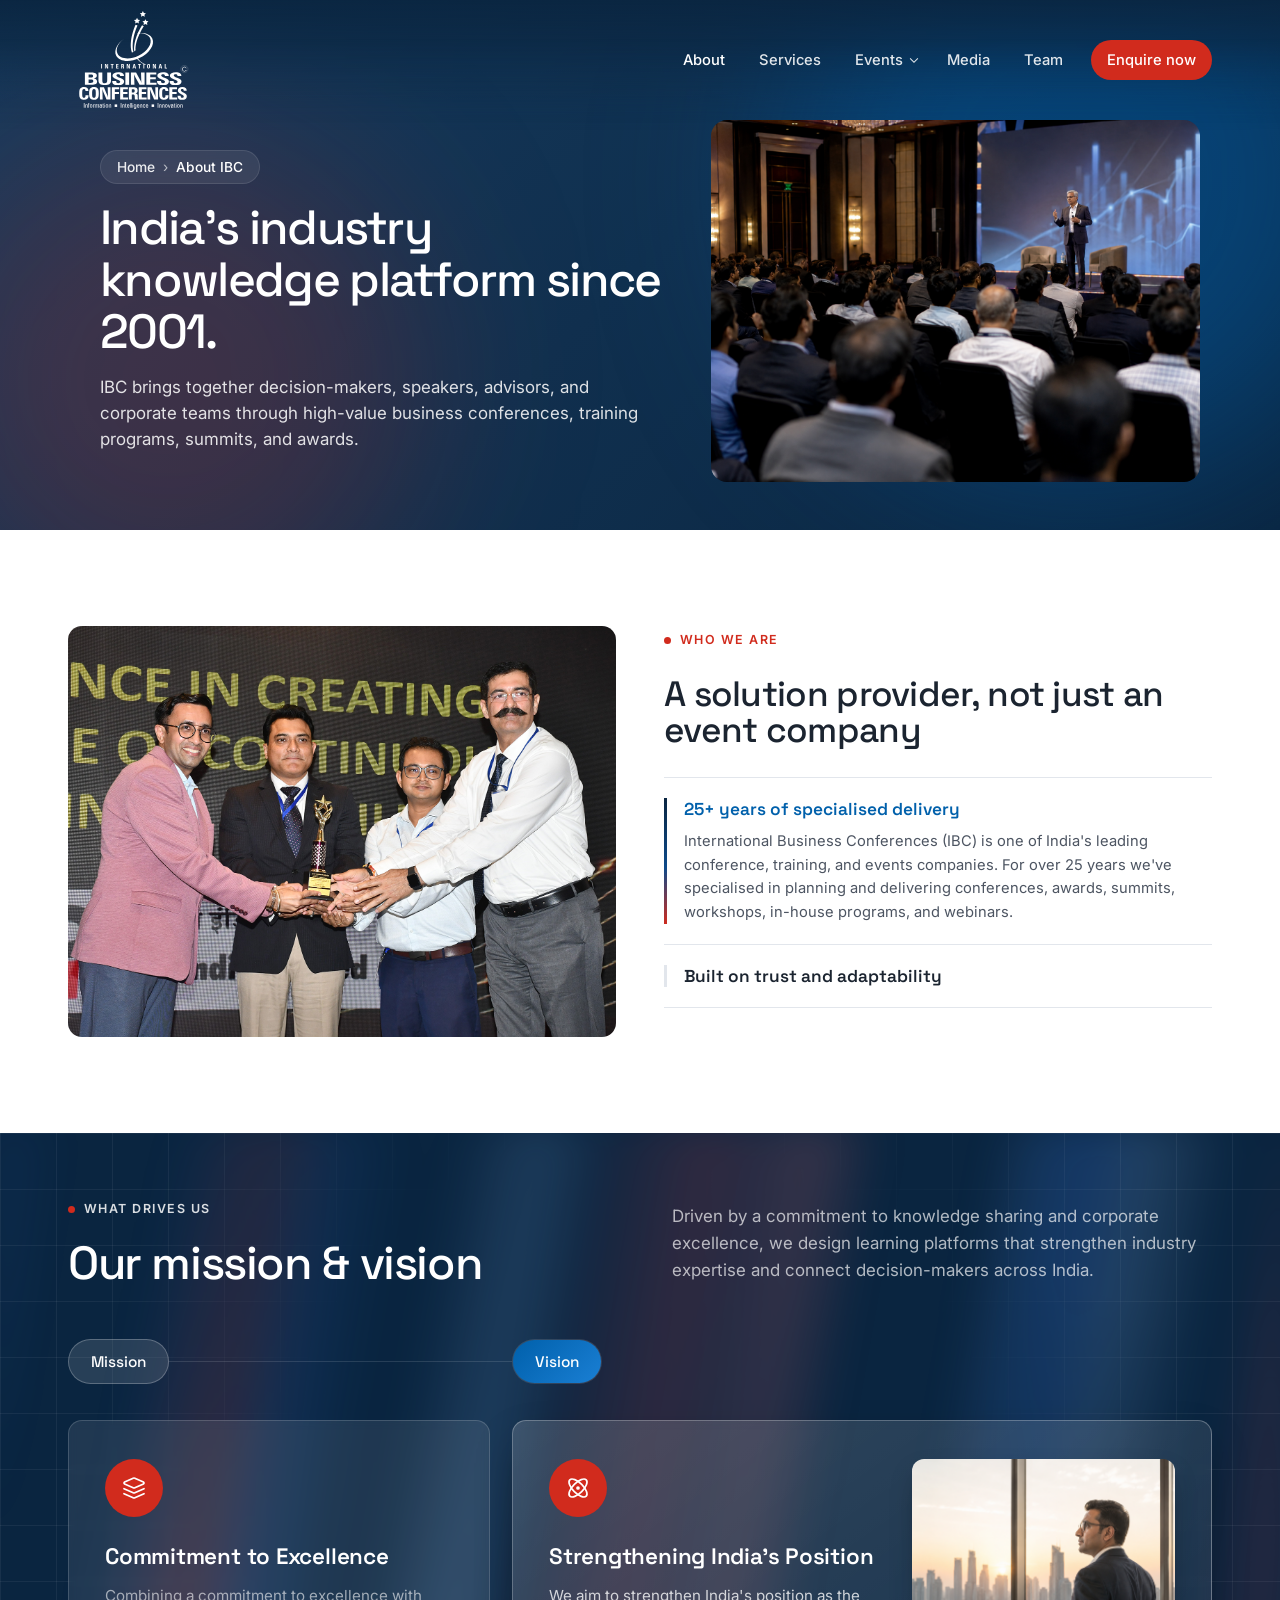
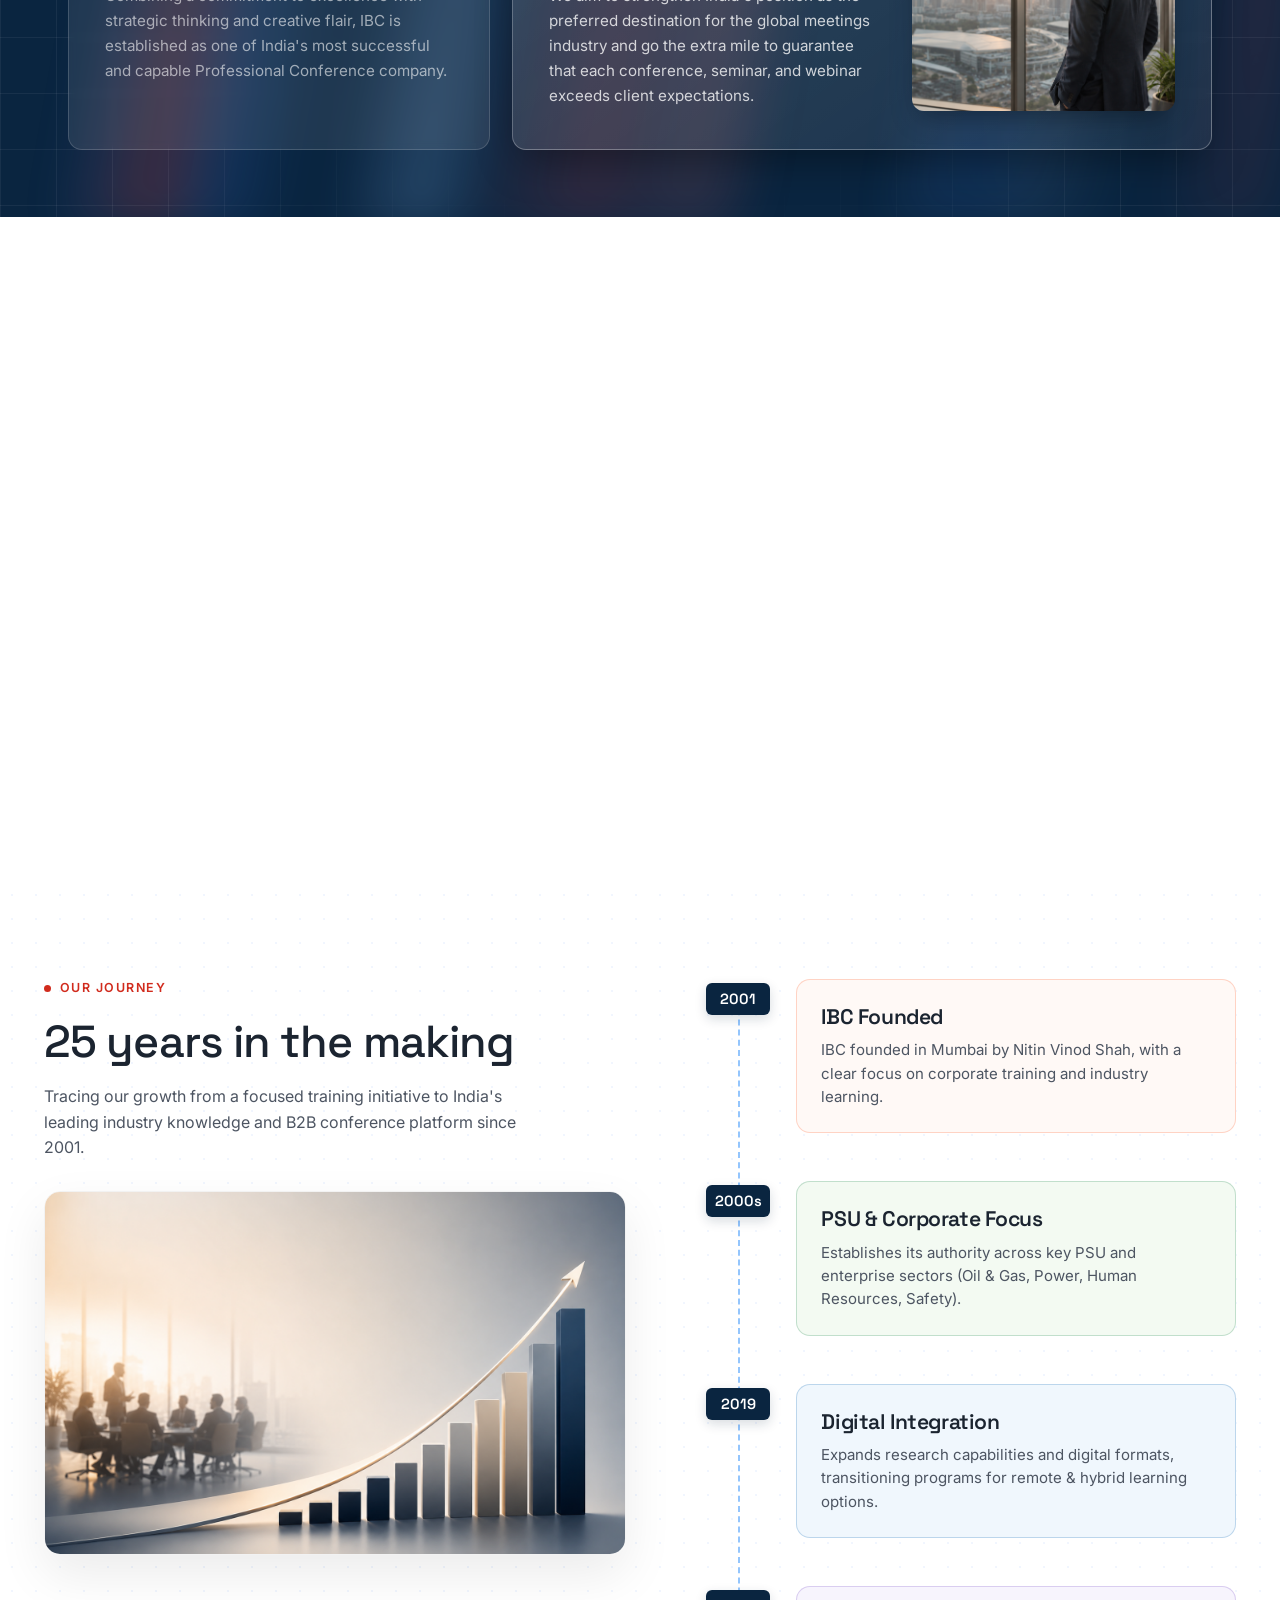
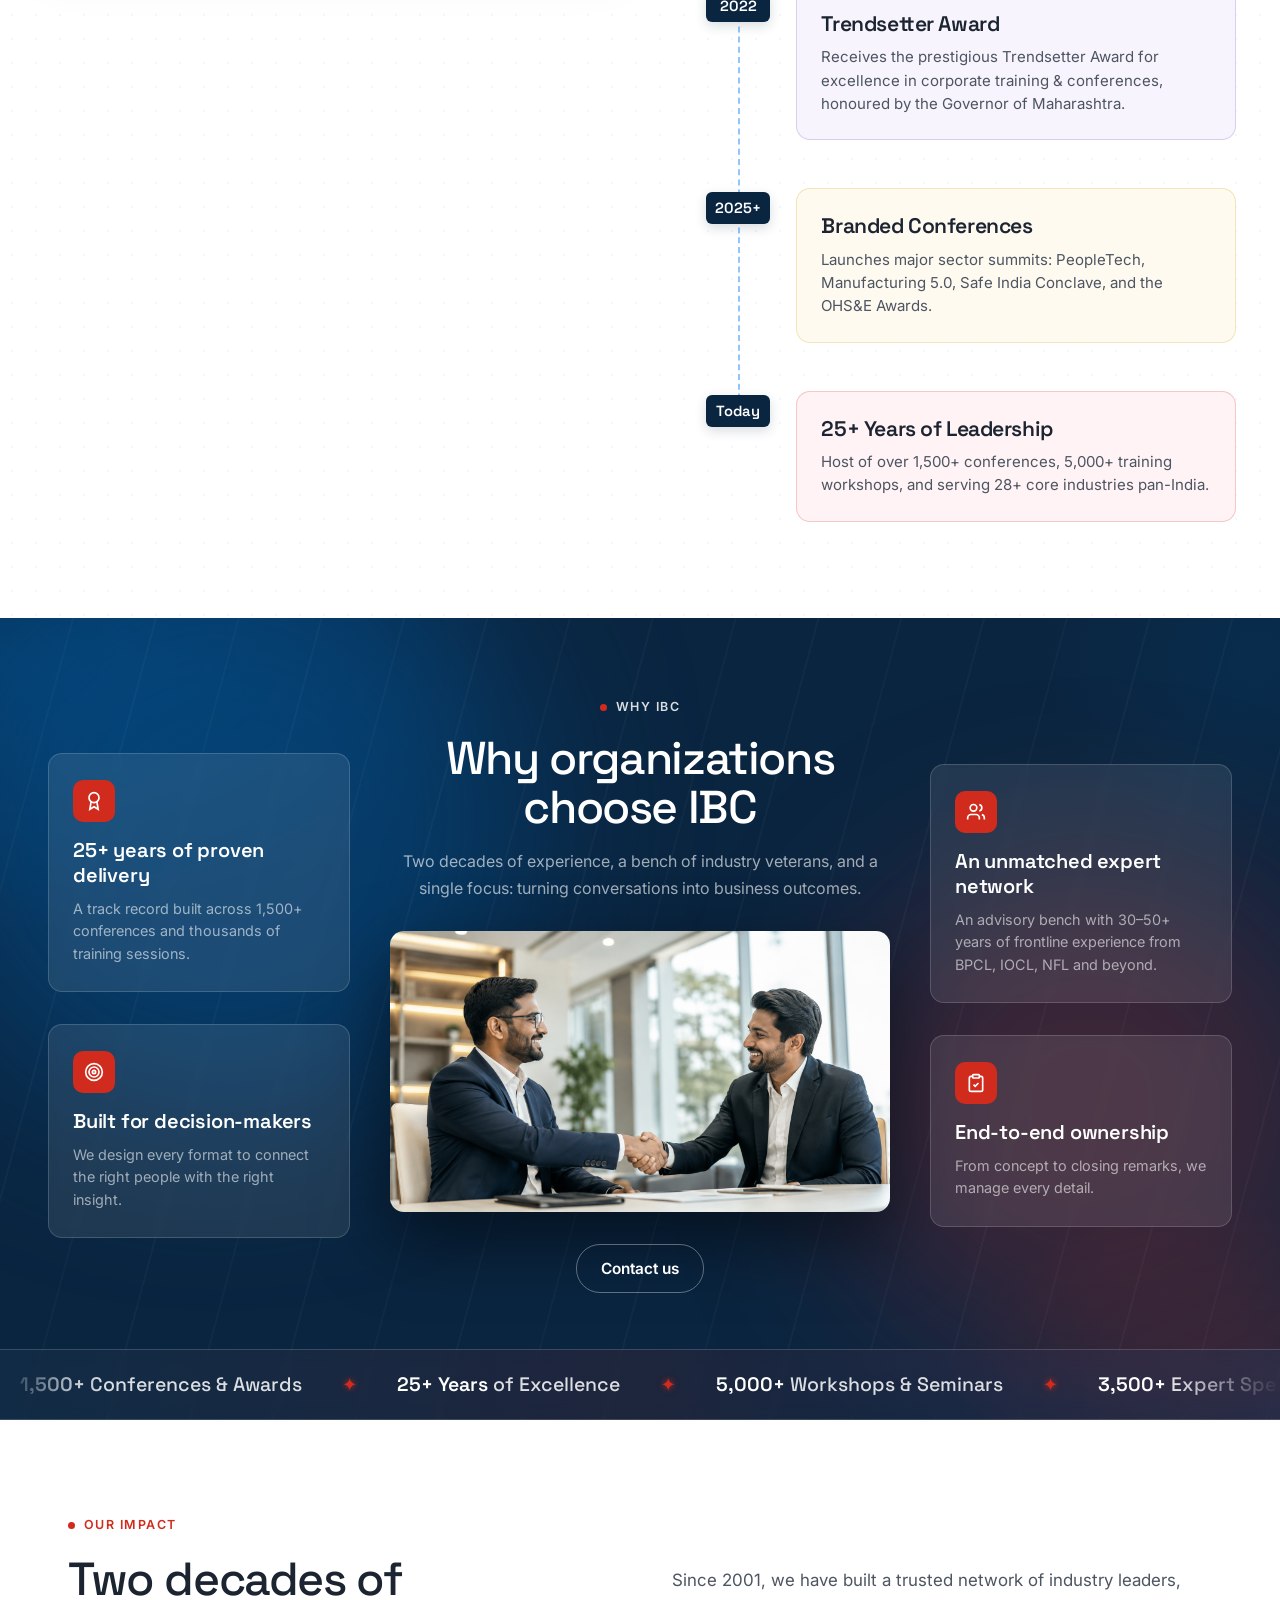
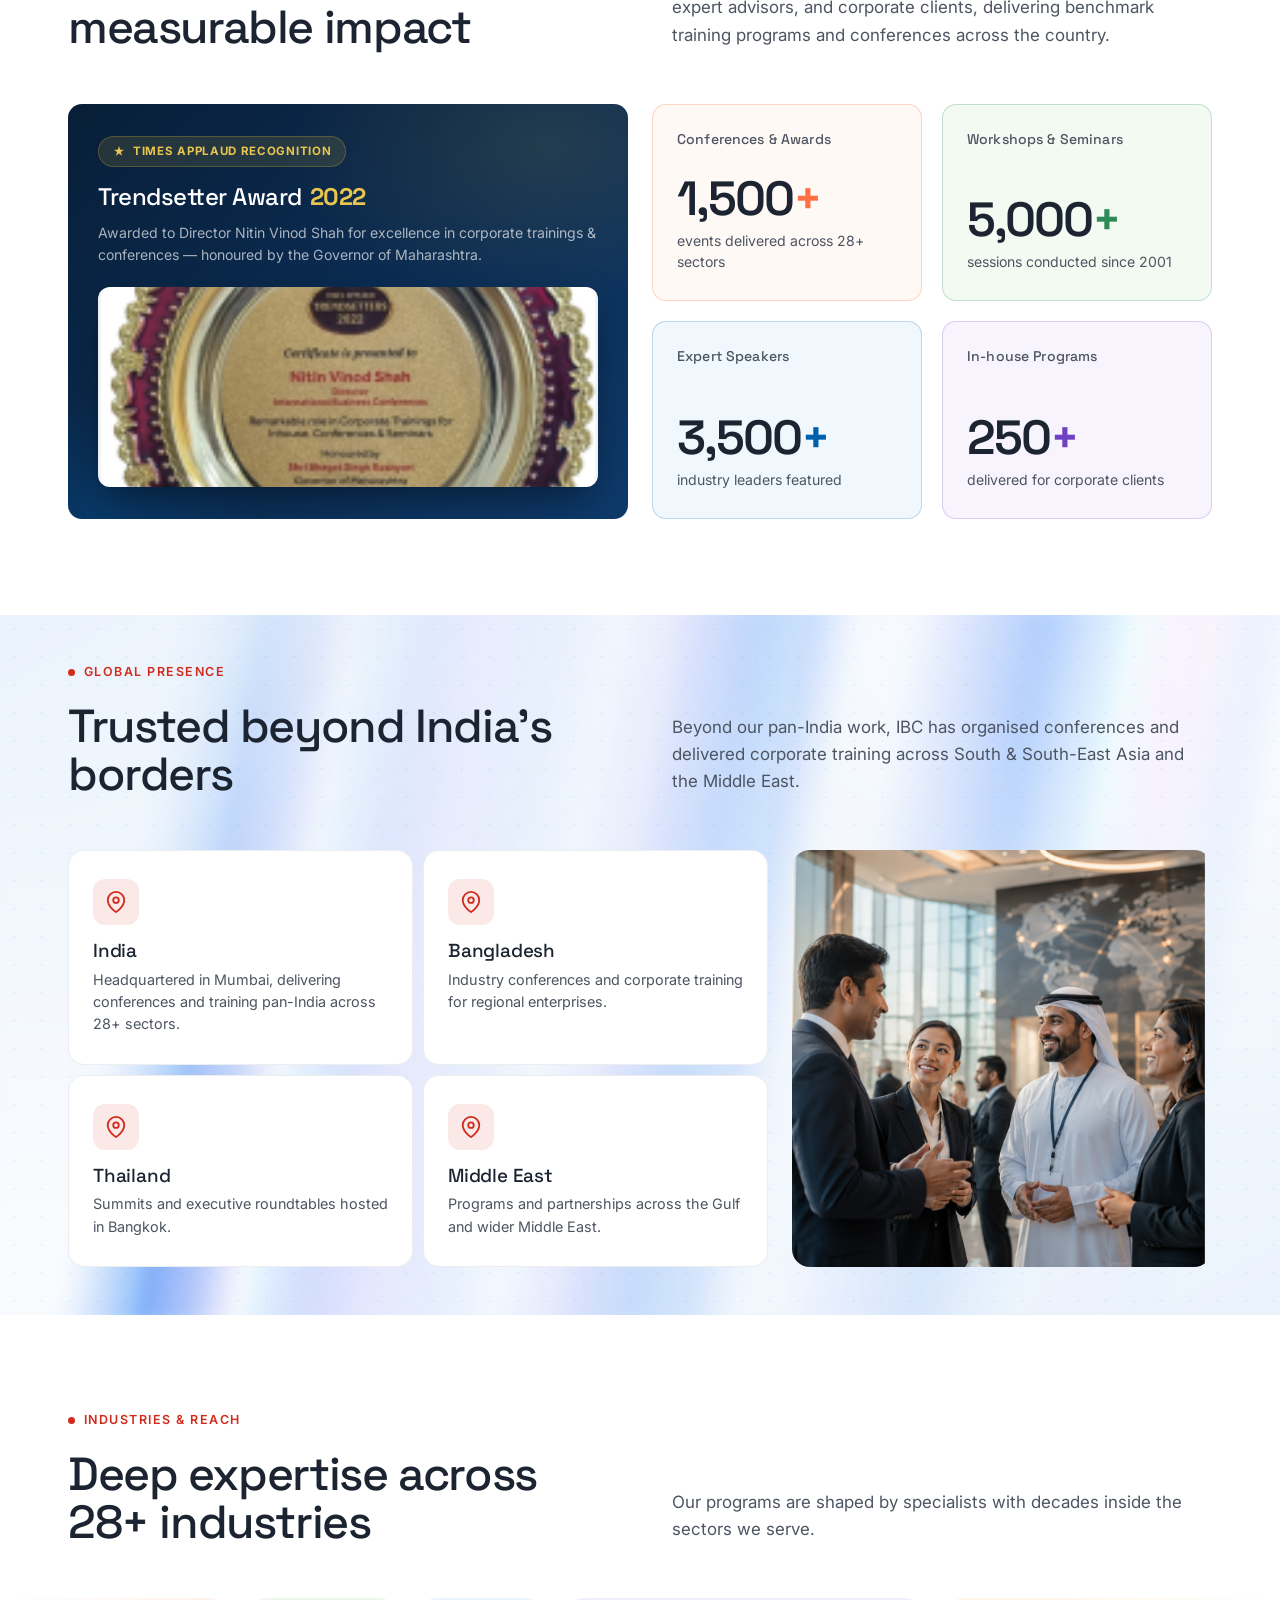
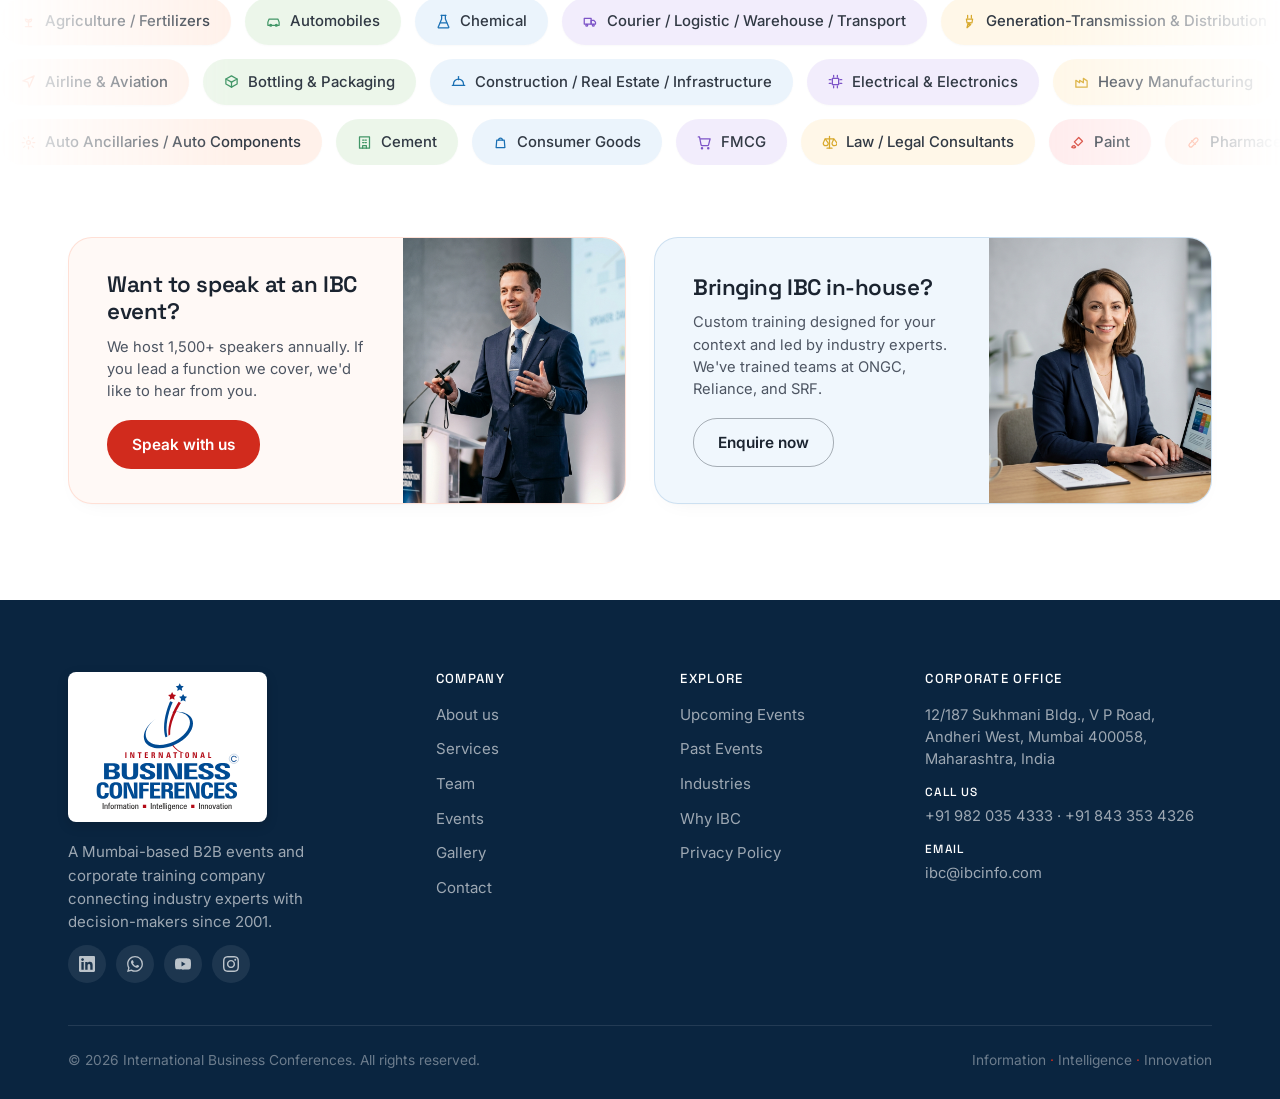
==== commit b44feb1b: "Update footer logo: switch to IBC_Logo_v2.svg, increase size to 130px, remove hardcoded footers, and" ====
--- a/about2.html
+++ b/about2.html
@@ -677,7 +677,7 @@
 
   footer{background:var(--navy);border-top:none;padding:72px 0 28px;color:rgba(255,255,255,.6)}
   .f-top{display:grid;grid-template-columns:1.6fr 1fr 1fr 1.4fr;gap:40px;padding-bottom:42px;border-bottom:1px solid rgba(255,255,255,.1)}
-  .f-brand .logo img{height:78px}
+  /* .f-brand .logo img height removed for global footer */
   .f-brand p{margin-top:18px;font-size:.94rem;max-width:280px;line-height:1.55}
   .f-col h4{font-family:'Space Grotesk';color:#fff;font-size:.82rem;letter-spacing:.1em;text-transform:uppercase;margin-bottom:18px;font-weight:500}
   .f-col a{display:block;font-size:.94rem;margin-bottom:12px;color:rgba(255,255,255,.6)} .f-col a:hover{color:#fff}
@@ -1058,37 +1058,7 @@
 </section>
 
 <!-- FOOTER -->
-<footer><div class="wrap">
-  <div class="f-top">
-    <div class="f-brand">
-      <div class="f-logo-toggle-wrap">
-        <a href="index.html" class="logo logo-colored-patch" id="fLogoColored">
-          <span class="logo-patch"><img src="assets/IBC_Logo.svg" alt="International Business Conferences"></span>
-        </a>
-        <a href="index.html" class="logo logo-white-clean" id="fLogoWhite" style="display: none;">
-          <img src="assets/IBC_Logo_white.svg" alt="International Business Conferences" style="height: 56px; width: auto;">
-        </a>
-      </div>
-      <p>A Mumbai-based B2B events and corporate training company connecting industry experts with decision-makers since 2001.</p>
-      <div class="f-social">
-        <a href="#" aria-label="LinkedIn"><svg viewBox="0 0 24 24"><path d="M20.447 20.452h-3.554v-5.569c0-1.328-.027-3.037-1.852-3.037-1.853 0-2.136 1.445-2.136 2.939v5.667H9.351V9h3.414v1.561h.046c.477-.9 1.637-1.85 3.37-1.85 3.601 0 4.267 2.37 4.267 5.455v6.286zM5.337 7.433c-1.144 0-2.063-.926-2.063-2.065 0-1.138.92-2.063 2.063-2.063 1.14 0 2.064.925 2.064 2.063 0 1.139-.925 2.065-2.064 2.065zm1.782 13.019H3.555V9h3.564v11.452zM22.225 0H1.771C.792 0 0 .774 0 1.729v20.542C0 23.227.792 24 1.771 24h20.451C23.2 24 24 23.227 24 22.271V1.729C24 .774 23.2 0 22.222 0h.003z"/></svg></a>
-        <a href="#" aria-label="WhatsApp"><svg viewBox="0 0 24 24"><path d="M17.472 14.382c-.297-.149-1.758-.867-2.03-.967-.273-.099-.471-.148-.67.15-.197.297-.767.966-.94 1.164-.173.199-.347.223-.644.075-.297-.15-1.255-.463-2.39-1.475-.883-.788-1.48-1.761-1.653-2.059-.173-.297-.018-.458.13-.606.149-.15.298-.347.446-.521.151-.172.2-.296.3-.495.099-.198.05-.371-.05-.52-.099-.149-.668-1.612-.916-2.207-.242-.579-.487-.5-.668-.51-.173-.008-.371-.01-.57-.01-.198 0-.52.074-.792.372-.272.297-1.04 1.016-1.04 2.479 0 1.462 1.065 2.875 1.213 3.074.149.198 2.096 3.2 5.077 4.487.709.306 1.262.489 1.694.625.712.227 1.36.195 1.871.118.571-.085 1.758-.719 2.006-1.413.248-.694.248-1.289.173-1.413-.074-.124-.272-.198-.57-.347m-5.421 7.403h-.004a9.87 9.87 0 0 1-5.031-1.378l-.361-.214-3.741.982.998-3.648-.235-.374a9.86 9.86 0 0 1-1.51-5.26c.001-5.45 4.436-9.884 9.888-9.884 2.64 0 5.122 1.03 6.988 2.898a9.825 9.825 0 0 1 2.893 6.994c-.003 5.45-4.437 9.884-9.885 9.884m8.413-18.297A11.815 11.815 0 0 0 12.05 0C5.495 0 .16 5.335.157 11.892c0 2.096.547 4.142 1.588 5.945L.057 24l6.305-1.654a11.882 11.882 0 0 0 5.683 1.448h.005c6.554 0 11.89-5.335 11.893-11.893a11.821 11.821 0 0 0-3.48-8.413"/></svg></a>
-        <a href="#" aria-label="YouTube"><svg viewBox="0 0 24 24"><path d="M23.498 6.186a2.997 2.997 0 0 0-2.108-2.118C19.692 3.5 12 3.5 12 3.5s-7.692 0-9.39.568A2.997 2.997 0 0 0 .502 6.186 31.298 31.298 0 0 0 0 12a31.298 31.298 0 0 0 .502 5.814 2.997 2.997 0 0 0 2.108 2.118C4.308 20.5 12 20.5 12 20.5s7.692 0 9.39-.568a2.997 2.997 0 0 0 2.108-2.118A31.298 31.298 0 0 0 24 12a31.298 31.298 0 0 0-.502-5.814zM9.75 15.568V8.432L15.818 12 9.75 15.568z"/></svg></a>
-        <a href="#" aria-label="Instagram"><svg viewBox="0 0 24 24"><path d="M12 0C8.74 0 8.333.014 7.053.072 5.775.131 4.905.333 4.14.63c-.789.306-1.459.717-2.126 1.384S.935 3.35.63 4.14C.333 4.905.131 5.775.072 7.053.014 8.333 0 8.74 0 12s.014 3.667.072 4.947c.06 1.277.261 2.148.558 2.913.306.788.717 1.459 1.384 2.126.667.666 1.336 1.079 2.126 1.384.766.296 1.636.499 2.913.558C8.333 23.986 8.74 24 12 24s3.667-.014 4.947-.072c1.277-.06 2.148-.262 2.913-.558.788-.306 1.459-.718 2.126-1.384.666-.667 1.079-1.335 1.384-2.126.296-.765.499-1.636.558-2.913.058-1.28.072-1.687.072-4.947s-.014-3.667-.072-4.947c-.06-1.277-.262-2.149-.558-2.913-.306-.789-.718-1.459-1.384-2.126C21.319 1.347 20.651.935 19.86.63c-.765-.297-1.636-.499-2.913-.558C15.667.014 15.26 0 12 0zm0 2.16c3.203 0 3.585.016 4.85.071 1.17.055 1.805.249 2.227.415.562.217.96.477 1.382.896.419.42.679.819.896 1.381.164.422.36 1.057.413 2.227.057 1.266.07 1.646.07 4.85s-.015 3.585-.074 4.85c-.061 1.17-.256 1.805-.421 2.227-.224.562-.479.96-.899 1.382-.419.419-.824.679-1.38.896-.42.164-1.065.36-2.235.413-1.274.057-1.649.07-4.859.07-3.211 0-3.586-.015-4.859-.074-1.171-.061-1.816-.256-2.236-.421-.569-.224-.96-.479-1.379-.899-.421-.419-.69-.824-.9-1.38-.165-.42-.359-1.065-.42-2.235-.045-1.26-.061-1.649-.061-4.844 0-3.196.016-3.586.061-4.861.061-1.17.255-1.814.42-2.234.21-.57.479-.96.9-1.381.419-.419.81-.689 1.379-.898.42-.166 1.051-.361 2.221-.421 1.275-.045 1.65-.06 4.859-.06l.045.03zm0 3.678c-3.405 0-6.162 2.76-6.162 6.162 0 3.405 2.76 6.162 6.162 6.162 3.405 0 6.162-2.76 6.162-6.162 0-3.405-2.76-6.162-6.162-6.162zM12 16c-2.21 0-4-1.79-4-4s1.79-4 4-4 4 1.79 4 4-1.79 4-4 4zm7.846-10.405c0 .795-.646 1.44-1.44 1.44-.795 0-1.44-.646-1.44-1.44 0-.794.646-1.439 1.44-1.439.793-.001 1.44.645 1.44 1.439z"/></svg></a>
-      </div>
-    </div>
-    <div class="f-col"><h4>Company</h4><a href="about2.html" class="active">About us</a><a href="service.html">Services</a><a href="#team">Team</a><div class="nav-dropdown"><a href="events.html?tab=all">Events</a><div class="nav-dropcontent"><a href="events.html?tab=upcoming">Upcoming events</a><a href="events.html?tab=past">Past events</a></div></div><a href="#">Gallery</a><a href="#contact">Contact</a></div>
-    <div class="f-col"><h4>Explore</h4><a href="events.html">Upcoming Events</a><a href="#">Past Events</a><a href="index.html#industries">Industries</a><a href="#why">Why IBC</a><a href="#">Privacy Policy</a></div>
-    <div class="f-col f-contact"><h4>Corporate Office</h4>
-      <div>12/187 Sukhmani Bldg., V P Road,<br>Andheri West, Mumbai 400058,<br>Maharashtra, India</div>
-      <div><b>Call us</b>+91 982 035 4333 · +91 843 353 4326</div>
-      <div><b>Email</b>ibc@ibcinfo.com</div></div>
-  </div>
-  <div class="f-bottom">
-    <span>© 2026 International Business Conferences. All rights reserved.</span>
-    <span class="dots">Information <span>·</span> Intelligence <span>·</span> Innovation</span>
-  </div>
-</div></footer>
+<footer></footer>
 
 <script>
   // Award card — alternate photos every 2s (same as home page)
@@ -1353,7 +1323,7 @@
   /* Animated beams handled via CSS mv-aurora animation */
   /* --- END: BEAMS BACKGROUND EXPERIMENT --- */
 </script>
-<script src="components/footer.js"></script>
-<script src="components/header.js"></script>
+<script src="js%20scripts/footer-v2.js"></script>
+<script src="js%20scripts/header.js"></script>
 </body>
 </html>
